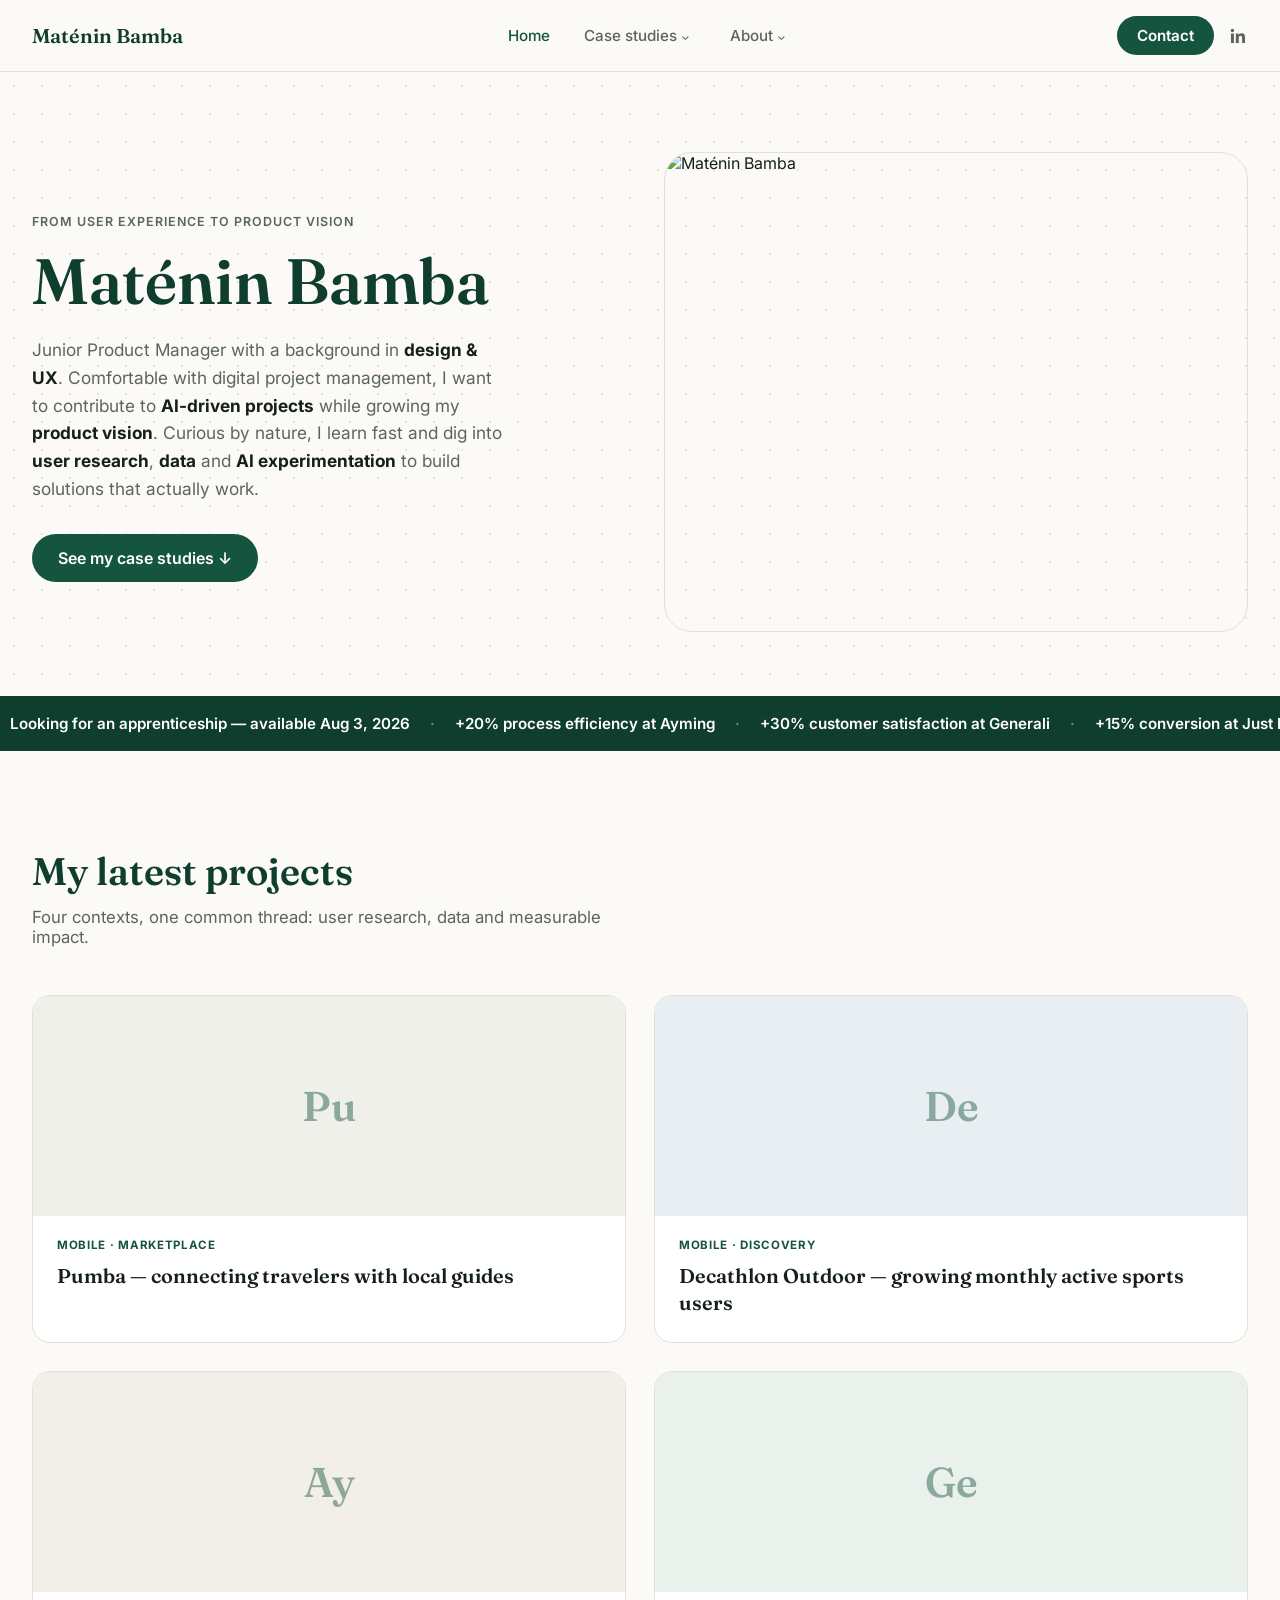
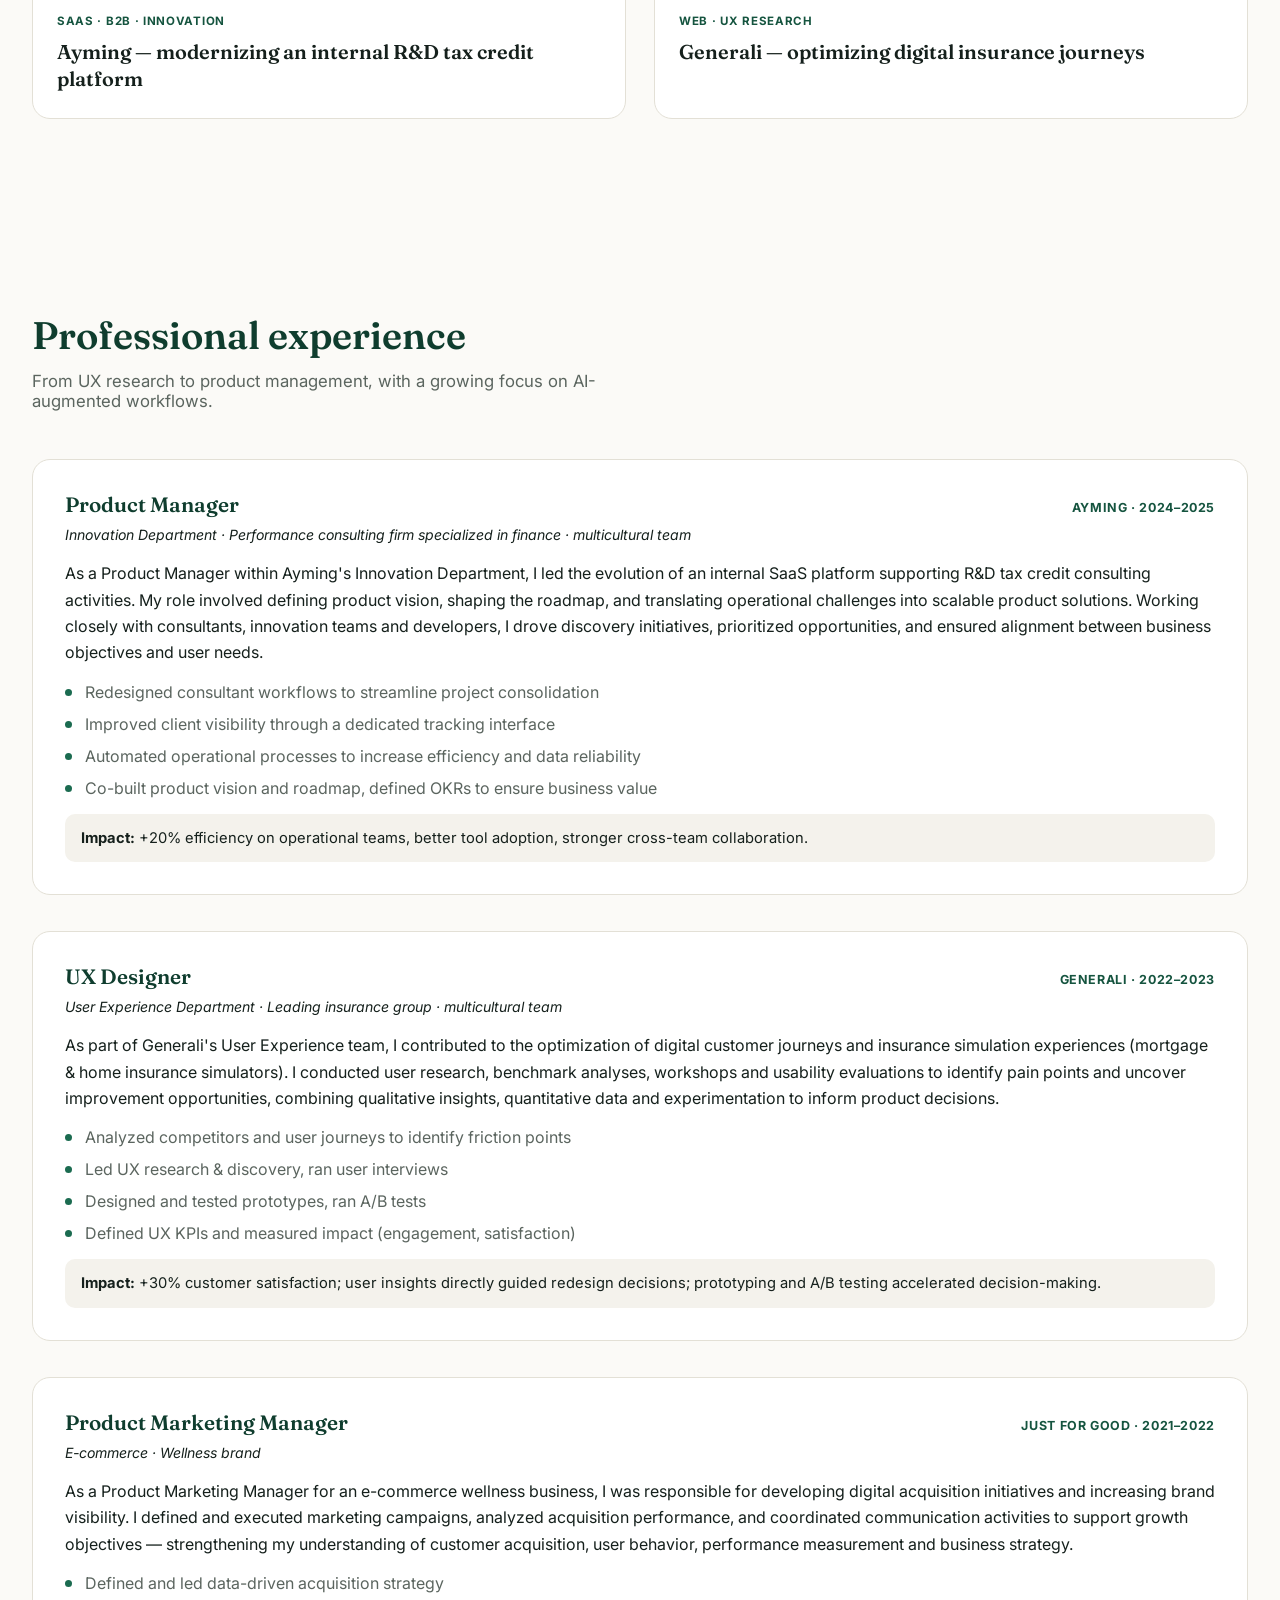
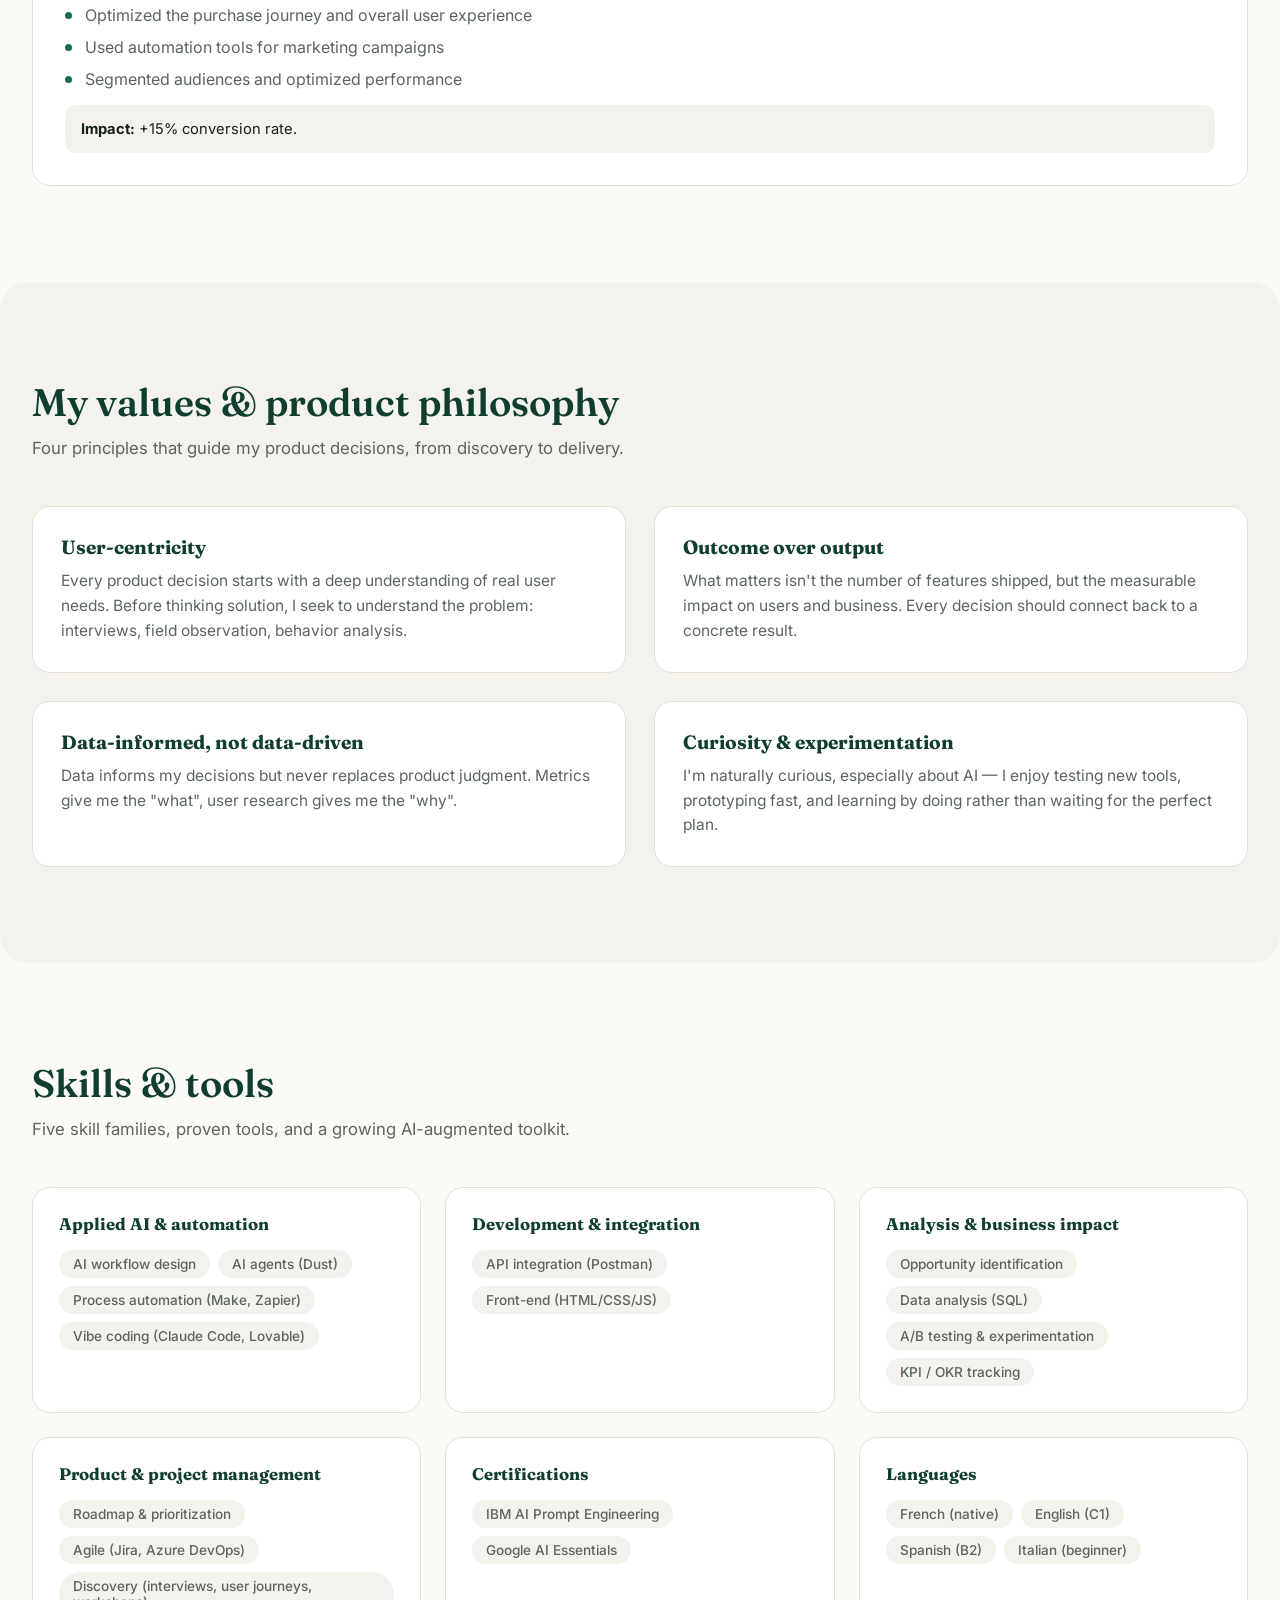
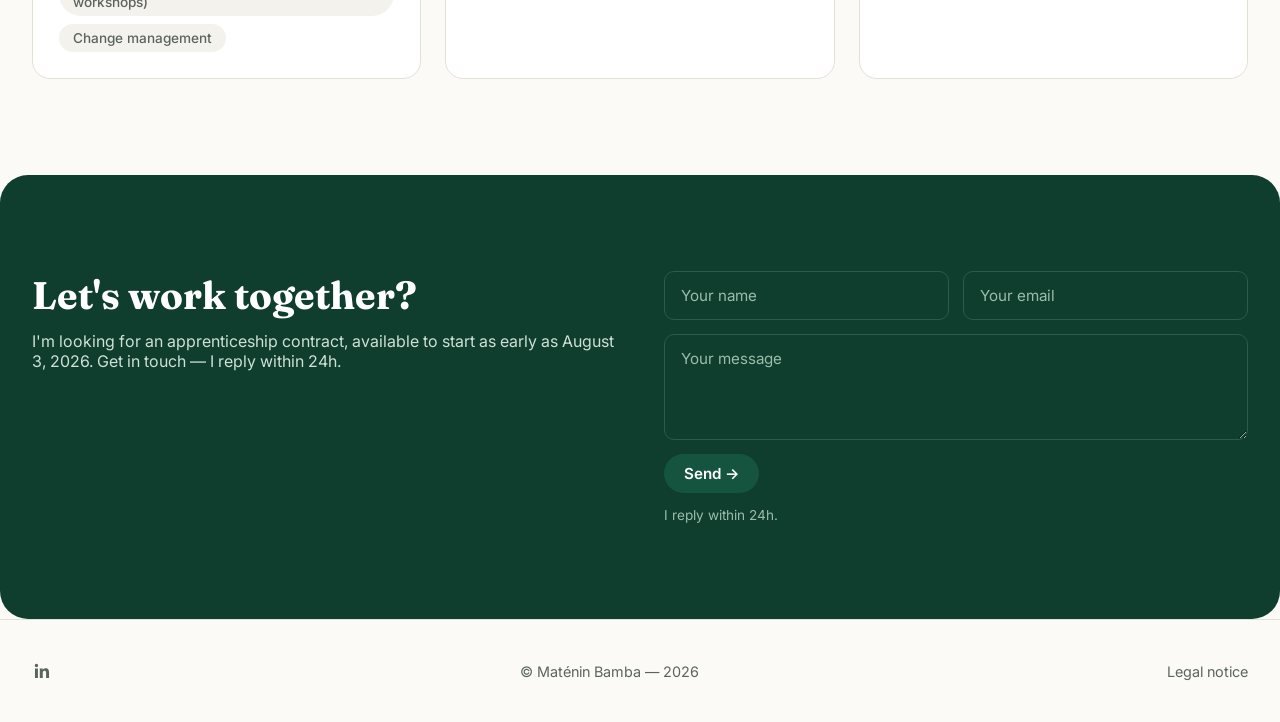
==== index.html @ 5db6d58c "Add files via upload" ====
<!DOCTYPE html>
<html lang="en">
<head>
<meta charset="UTF-8">
<meta name="viewport" content="width=device-width, initial-scale=1.0">
<title>Maténin Bamba — Junior Product Manager</title>
<meta name="description" content="Junior Product Manager with a design & UX background. Building product vision through user research, data and AI experimentation.">
<link rel="preconnect" href="https://fonts.googleapis.com">
<link rel="preconnect" href="https://fonts.gstatic.com" crossorigin>
<link href="https://fonts.googleapis.com/css2?family=Fraunces:opsz,wght@9..144,400;9..144,500;9..144,600;9..144,700&family=Inter:wght@400;500;600;700&display=swap" rel="stylesheet">
<link rel="stylesheet" href="style.css">
</head>
<body>

<!-- HEADER -->
<header class="site-header">
  <div class="header-inner">
    <a href="#" class="logo">Maténin Bamba</a>
    <nav class="main-nav">
      <a href="#home" class="active">Home</a>
      <div class="dropdown">
        <button class="dropdown-toggle">Case studies <span class="chev">⌄</span></button>
        <div class="dropdown-menu">
          <a href="#case-1">Pumba</a>
          <a href="#case-2">Decathlon (Noé)</a>
          <a href="#case-3">Ayming</a>
          <a href="#case-4">Generali</a>
        </div>
      </div>
      <div class="dropdown">
        <button class="dropdown-toggle">About <span class="chev">⌄</span></button>
        <div class="dropdown-menu">
          <a href="#values">My values</a>
          <a href="#skills">Skills &amp; tools</a>
        </div>
      </div>
    </nav>
    <div class="header-actions">
      <a href="#contact" class="btn btn-primary">Contact</a>
      <a href="https://www.linkedin.com/in/mateninbamba" target="_blank" rel="noopener" class="icon-link" aria-label="LinkedIn">
        <svg width="20" height="20" viewBox="0 0 24 24" fill="currentColor"><path d="M20.45 20.45h-3.55v-5.57c0-1.33-.02-3.04-1.85-3.04-1.85 0-2.14 1.45-2.14 2.94v5.67H9.36V9h3.41v1.56h.05c.48-.9 1.64-1.85 3.37-1.85 3.6 0 4.27 2.37 4.27 5.46v6.28zM5.34 7.43a2.06 2.06 0 1 1 0-4.12 2.06 2.06 0 0 1 0 4.12zM7.12 20.45H3.56V9h3.56v11.45z"/></svg>
      </a>
    </div>
    <button class="mobile-toggle" aria-label="Menu">☰</button>
  </div>
</header>

<main>

  <!-- HERO -->
  <section id="home" class="hero">
    <div class="hero-inner">
      <div class="hero-text">
        <p class="eyebrow">FROM USER EXPERIENCE TO PRODUCT VISION</p>
        <h1>Maténin Bamba</h1>
        <p class="hero-desc">
          Junior Product Manager with a background in <strong>design &amp; UX</strong>.
          Comfortable with digital project management, I want to contribute to <strong>AI-driven projects</strong>
          while growing my <strong>product vision</strong>. Curious by nature, I learn fast and dig into
          <strong>user research</strong>, <strong>data</strong> and <strong>AI experimentation</strong> to build
          solutions that actually work.
        </p>
        <a href="#projects" class="btn btn-primary btn-lg">See my case studies ↓</a>
      </div>
      <div class="hero-media">
        <img src="assets/photo-profil.jpg" alt="Maténin Bamba" />
      </div>
    </div>
  </section>

  <!-- STATS MARQUEE -->
  <div class="marquee-wrap">
    <div class="marquee-track">
      <span>Looking for an apprenticeship — available Aug 3, 2026</span><span class="dot">·</span>
      <span>+20% process efficiency at Ayming</span><span class="dot">·</span>
      <span>+30% customer satisfaction at Generali</span><span class="dot">·</span>
      <span>+15% conversion at Just For Good</span><span class="dot">·</span>
      <span>UX &amp; front-end background</span><span class="dot">·</span>
      <span>AI-curious</span><span class="dot">·</span>
      <!-- duplicate for seamless loop -->
      <span>Looking for an apprenticeship — available Aug 3, 2026</span><span class="dot">·</span>
      <span>+20% process efficiency at Ayming</span><span class="dot">·</span>
      <span>+30% customer satisfaction at Generali</span><span class="dot">·</span>
      <span>+15% conversion at Just For Good</span><span class="dot">·</span>
      <span>UX &amp; front-end background</span><span class="dot">·</span>
      <span>AI-curious</span><span class="dot">·</span>
    </div>
  </div>

  <!-- PROJECTS -->
  <section id="projects" class="section projects">
    <div class="section-head">
      <h2>My latest projects</h2>
      <p>Four contexts, one common thread: user research, data and measurable impact.</p>
    </div>
    <div class="project-grid">

      <a href="#case-1" class="project-card">
        <div class="project-visual" style="background:#eef0e9;">
          <span class="project-monogram">Pu</span>
        </div>
        <div class="project-info">
          <span class="project-tags">MOBILE · MARKETPLACE</span>
          <h3>Pumba — connecting travelers with local guides</h3>
        </div>
      </a>

      <a href="#case-2" class="project-card">
        <div class="project-visual" style="background:#e9eef2;">
          <span class="project-monogram">De</span>
        </div>
        <div class="project-info">
          <span class="project-tags">MOBILE · DISCOVERY</span>
          <h3>Decathlon Outdoor — growing monthly active sports users</h3>
        </div>
      </a>

      <a href="#case-3" class="project-card">
        <div class="project-visual" style="background:#f2efe9;">
          <span class="project-monogram">Ay</span>
        </div>
        <div class="project-info">
          <span class="project-tags">SAAS · B2B · INNOVATION</span>
          <h3>Ayming — modernizing an internal R&amp;D tax credit platform</h3>
        </div>
      </a>

      <a href="#case-4" class="project-card">
        <div class="project-visual" style="background:#eaf0ec;">
          <span class="project-monogram">Ge</span>
        </div>
        <div class="project-info">
          <span class="project-tags">WEB · UX RESEARCH</span>
          <h3>Generali — optimizing digital insurance journeys</h3>
        </div>
      </a>

    </div>
  </section>

  <!-- EXPERIENCE -->
  <section id="experience" class="section experience">
    <div class="section-head">
      <h2>Professional experience</h2>
      <p>From UX research to product management, with a growing focus on AI-augmented workflows.</p>
    </div>

    <div class="exp-list">

      <article class="exp-item" id="case-3">
        <div class="exp-head">
          <h3>Product Manager</h3>
          <span class="exp-meta">Ayming · 2024–2025</span>
        </div>
        <p class="exp-context">Innovation Department · Performance consulting firm specialized in finance · multicultural team</p>
        <p>
          As a Product Manager within Ayming's Innovation Department, I led the evolution of an internal SaaS
          platform supporting R&amp;D tax credit consulting activities. My role involved defining product vision,
          shaping the roadmap, and translating operational challenges into scalable product solutions.
          Working closely with consultants, innovation teams and developers, I drove discovery initiatives,
          prioritized opportunities, and ensured alignment between business objectives and user needs.
        </p>
        <ul class="exp-bullets">
          <li>Redesigned consultant workflows to streamline project consolidation</li>
          <li>Improved client visibility through a dedicated tracking interface</li>
          <li>Automated operational processes to increase efficiency and data reliability</li>
          <li>Co-built product vision and roadmap, defined OKRs to ensure business value</li>
        </ul>
        <p class="exp-impact"><strong>Impact:</strong> +20% efficiency on operational teams, better tool adoption, stronger cross-team collaboration.</p>
      </article>

      <article class="exp-item" id="case-4">
        <div class="exp-head">
          <h3>UX Designer</h3>
          <span class="exp-meta">Generali · 2022–2023</span>
        </div>
        <p class="exp-context">User Experience Department · Leading insurance group · multicultural team</p>
        <p>
          As part of Generali's User Experience team, I contributed to the optimization of digital customer
          journeys and insurance simulation experiences (mortgage &amp; home insurance simulators). I conducted
          user research, benchmark analyses, workshops and usability evaluations to identify pain points and
          uncover improvement opportunities, combining qualitative insights, quantitative data and experimentation
          to inform product decisions.
        </p>
        <ul class="exp-bullets">
          <li>Analyzed competitors and user journeys to identify friction points</li>
          <li>Led UX research &amp; discovery, ran user interviews</li>
          <li>Designed and tested prototypes, ran A/B tests</li>
          <li>Defined UX KPIs and measured impact (engagement, satisfaction)</li>
        </ul>
        <p class="exp-impact"><strong>Impact:</strong> +30% customer satisfaction; user insights directly guided redesign decisions; prototyping and A/B testing accelerated decision-making.</p>
      </article>

      <article class="exp-item">
        <div class="exp-head">
          <h3>Product Marketing Manager</h3>
          <span class="exp-meta">Just For Good · 2021–2022</span>
        </div>
        <p class="exp-context">E-commerce · Wellness brand</p>
        <p>
          As a Product Marketing Manager for an e-commerce wellness business, I was responsible for developing
          digital acquisition initiatives and increasing brand visibility. I defined and executed marketing
          campaigns, analyzed acquisition performance, and coordinated communication activities to support growth
          objectives — strengthening my understanding of customer acquisition, user behavior, performance
          measurement and business strategy.
        </p>
        <ul class="exp-bullets">
          <li>Defined and led data-driven acquisition strategy</li>
          <li>Optimized the purchase journey and overall user experience</li>
          <li>Used automation tools for marketing campaigns</li>
          <li>Segmented audiences and optimized performance</li>
        </ul>
        <p class="exp-impact"><strong>Impact:</strong> +15% conversion rate.</p>
      </article>

    </div>
  </section>

  <!-- VALUES -->
  <section id="values" class="section values">
    <div class="section-head">
      <h2>My values &amp; product philosophy</h2>
      <p>Four principles that guide my product decisions, from discovery to delivery.</p>
    </div>
    <div class="values-grid">
      <div class="value-card">
        <h3>User-centricity</h3>
        <p>Every product decision starts with a deep understanding of real user needs. Before thinking solution, I seek to understand the problem: interviews, field observation, behavior analysis.</p>
      </div>
      <div class="value-card">
        <h3>Outcome over output</h3>
        <p>What matters isn't the number of features shipped, but the measurable impact on users and business. Every decision should connect back to a concrete result.</p>
      </div>
      <div class="value-card">
        <h3>Data-informed, not data-driven</h3>
        <p>Data informs my decisions but never replaces product judgment. Metrics give me the "what", user research gives me the "why".</p>
      </div>
      <div class="value-card">
        <h3>Curiosity &amp; experimentation</h3>
        <p>I'm naturally curious, especially about AI — I enjoy testing new tools, prototyping fast, and learning by doing rather than waiting for the perfect plan.</p>
      </div>
    </div>
  </section>

  <!-- SKILLS -->
  <section id="skills" class="section skills">
    <div class="section-head">
      <h2>Skills &amp; tools</h2>
      <p>Five skill families, proven tools, and a growing AI-augmented toolkit.</p>
    </div>
    <div class="skills-grid">
      <div class="skill-card">
        <h3>Applied AI &amp; automation</h3>
        <ul class="tool-list">
          <li>AI workflow design</li><li>AI agents (Dust)</li><li>Process automation (Make, Zapier)</li><li>Vibe coding (Claude Code, Lovable)</li>
        </ul>
      </div>
      <div class="skill-card">
        <h3>Development &amp; integration</h3>
        <ul class="tool-list">
          <li>API integration (Postman)</li><li>Front-end (HTML/CSS/JS)</li>
        </ul>
      </div>
      <div class="skill-card">
        <h3>Analysis &amp; business impact</h3>
        <ul class="tool-list">
          <li>Opportunity identification</li><li>Data analysis (SQL)</li><li>A/B testing &amp; experimentation</li><li>KPI / OKR tracking</li>
        </ul>
      </div>
      <div class="skill-card">
        <h3>Product &amp; project management</h3>
        <ul class="tool-list">
          <li>Roadmap &amp; prioritization</li><li>Agile (Jira, Azure DevOps)</li><li>Discovery (interviews, user journeys, workshops)</li><li>Change management</li>
        </ul>
      </div>
      <div class="skill-card">
        <h3>Certifications</h3>
        <ul class="tool-list">
          <li>IBM AI Prompt Engineering</li><li>Google AI Essentials</li>
        </ul>
      </div>
      <div class="skill-card">
        <h3>Languages</h3>
        <ul class="tool-list">
          <li>French (native)</li><li>English (C1)</li><li>Spanish (B2)</li><li>Italian (beginner)</li>
        </ul>
      </div>
    </div>
  </section>

  <!-- CONTACT -->
  <section id="contact" class="section contact">
    <div class="contact-inner">
      <div class="contact-text">
        <h2>Let's work together?</h2>
        <p>I'm looking for an apprenticeship contract, available to start as early as August 3, 2026. Get in touch — I reply within 24h.</p>
      </div>
      <form class="contact-form" id="contact-form">
        <div class="form-row">
          <input type="text" name="name" placeholder="Your name" required>
          <input type="email" name="email" placeholder="Your email" required>
        </div>
        <textarea name="message" rows="4" placeholder="Your message" required></textarea>
        <button type="submit" class="btn btn-primary">Send →</button>
        <p class="form-note">I reply within 24h.</p>
      </form>
    </div>
  </section>

</main>

<!-- FOOTER -->
<footer class="site-footer">
  <div class="footer-inner">
    <a href="https://www.linkedin.com/in/mateninbamba" target="_blank" rel="noopener" class="icon-link" aria-label="LinkedIn">
      <svg width="20" height="20" viewBox="0 0 24 24" fill="currentColor"><path d="M20.45 20.45h-3.55v-5.57c0-1.33-.02-3.04-1.85-3.04-1.85 0-2.14 1.45-2.14 2.94v5.67H9.36V9h3.41v1.56h.05c.48-.9 1.64-1.85 3.37-1.85 3.6 0 4.27 2.37 4.27 5.46v6.28zM5.34 7.43a2.06 2.06 0 1 1 0-4.12 2.06 2.06 0 0 1 0 4.12zM7.12 20.45H3.56V9h3.56v11.45z"/></svg>
    </a>
    <p>© Maténin Bamba — 2026</p>
    <a href="legal.html">Legal notice</a>
  </div>
</footer>

<script src="script.js"></script>
</body>
</html>
---- style.css ----
/* ===== TOKENS ===== */
:root{
  --green-900:#0f3d2e;
  --green-700:#15543f;
  --green-600:#1b6b50;
  --cream:#fbfaf7;
  --cream-2:#f4f2ec;
  --ink:#15201c;
  --ink-soft:#5b655f;
  --line:#e3e0d6;
  --radius-lg:28px;
  --radius-md:18px;
  --radius-sm:10px;
  --font-display:'Fraunces', serif;
  --font-body:'Inter', sans-serif;
  --maxw:1280px;
}

*{box-sizing:border-box;}
html{scroll-behavior:smooth;}
body{
  margin:0;
  font-family:var(--font-body);
  color:var(--ink);
  background:var(--cream);
  -webkit-font-smoothing:antialiased;
}
img{max-width:100%;display:block;}
a{color:inherit;text-decoration:none;}
ul{margin:0;padding:0;}

/* subtle dotted grid background on hero */
.hero{
  background-image:radial-gradient(circle, #e6e3d8 1px, transparent 1px);
  background-size:28px 28px;
}

/* ===== HEADER ===== */
.site-header{
  position:sticky;top:0;z-index:50;
  background:rgba(251,250,247,0.92);
  backdrop-filter:blur(6px);
  border-bottom:1px solid var(--line);
}
.header-inner{
  max-width:var(--maxw);margin:0 auto;
  display:flex;align-items:center;justify-content:space-between;
  padding:16px 32px;
  gap:24px;
}
.logo{
  font-family:var(--font-display);
  font-weight:600;
  font-size:1.25rem;
  color:var(--green-900);
}
.main-nav{
  display:flex;align-items:center;gap:28px;
  flex:1;justify-content:center;
}
.main-nav a, .dropdown-toggle{
  font-size:0.95rem;font-weight:500;color:var(--ink-soft);
  background:none;border:none;cursor:pointer;
  display:flex;align-items:center;gap:4px;font-family:var(--font-body);
}
.main-nav a.active{color:var(--green-700);}
.chev{font-size:0.7rem;}
.dropdown{position:relative;}
.dropdown-menu{
  position:absolute;top:130%;left:0;
  background:#fff;border:1px solid var(--line);
  border-radius:var(--radius-sm);
  padding:8px;min-width:200px;
  box-shadow:0 12px 30px rgba(0,0,0,0.08);
  opacity:0;pointer-events:none;
  transform:translateY(6px);
  transition:opacity .15s ease, transform .15s ease;
}
.dropdown:hover .dropdown-menu,
.dropdown:focus-within .dropdown-menu{
  opacity:1;pointer-events:auto;transform:translateY(0);
}
.dropdown-menu a{
  display:block;padding:8px 10px;border-radius:8px;font-size:0.9rem;
}
.dropdown-menu a:hover{background:var(--cream-2);}
.header-actions{display:flex;align-items:center;gap:14px;}
.icon-link{
  display:inline-flex;align-items:center;justify-content:center;
  color:var(--ink-soft);
}
.icon-link:hover{color:var(--green-700);}
.mobile-toggle{
  display:none;background:none;border:none;font-size:1.4rem;cursor:pointer;
}

/* ===== BUTTONS ===== */
.btn{
  display:inline-flex;align-items:center;gap:8px;
  font-family:var(--font-body);font-weight:600;font-size:0.95rem;
  padding:10px 20px;border-radius:999px;
  border:none;cursor:pointer;transition:transform .15s ease, background .15s ease;
}
.btn-primary{background:var(--green-700);color:#fff;}
.btn-primary:hover{background:var(--green-900);transform:translateY(-1px);}
.btn-lg{padding:14px 26px;font-size:1rem;}

/* ===== HERO ===== */
.hero-inner{
  max-width:var(--maxw);margin:0 auto;
  display:grid;grid-template-columns:1fr 1fr;
  gap:48px;align-items:center;
  padding:80px 32px 64px;
}
.eyebrow{
  text-transform:uppercase;letter-spacing:0.08em;
  font-size:0.78rem;font-weight:600;color:var(--ink-soft);
  margin-bottom:18px;
}
.hero h1{
  font-family:var(--font-display);
  font-size:clamp(2.6rem, 5vw, 4rem);
  font-weight:600;line-height:1.05;
  margin:0 0 22px;color:var(--green-900);
}
.hero-desc{
  font-size:1.08rem;line-height:1.6;color:var(--ink-soft);
  max-width:480px;margin:0 0 32px;
}
.hero-desc strong{color:var(--ink);}
.hero-media img{
  border-radius:var(--radius-lg);
  width:100%;height:480px;object-fit:cover;
  border:1px solid var(--line);
}

/* ===== MARQUEE ===== */
.marquee-wrap{
  background:var(--green-900);
  overflow:hidden;padding:18px 0;
}
.marquee-track{
  display:flex;white-space:nowrap;
  animation:scroll-left 26s linear infinite;
  color:#fff;font-weight:600;font-size:0.95rem;
}
.marquee-track span{padding:0 10px;}
.marquee-track .dot{color:#ffffff66;}
@keyframes scroll-left{
  from{transform:translateX(0);}
  to{transform:translateX(-50%);}
}
@media (prefers-reduced-motion: reduce){
  .marquee-track{animation:none;}
}

/* ===== SECTIONS ===== */
.section{
  max-width:var(--maxw);margin:0 auto;
  padding:96px 32px;
}
.section-head{
  max-width:620px;margin-bottom:48px;
}
.section-head h2{
  font-family:var(--font-display);
  font-size:clamp(1.8rem, 3vw, 2.4rem);
  font-weight:600;color:var(--green-900);
  margin:0 0 12px;
}
.section-head p{
  color:var(--ink-soft);font-size:1.05rem;margin:0;
}

/* ===== PROJECTS ===== */
.project-grid{
  display:grid;grid-template-columns:repeat(2,1fr);gap:28px;
}
.project-card{
  display:block;border-radius:var(--radius-md);
  overflow:hidden;background:#fff;
  border:1px solid var(--line);
  transition:transform .2s ease, box-shadow .2s ease;
}
.project-card:hover{
  transform:translateY(-4px);
  box-shadow:0 16px 34px rgba(15,61,46,0.12);
}
.project-visual{
  height:220px;display:flex;align-items:center;justify-content:center;
}
.project-monogram{
  font-family:var(--font-display);font-size:2.6rem;font-weight:600;
  color:var(--green-700);opacity:0.45;
}
.project-info{padding:22px 24px 26px;}
.project-tags{
  display:block;text-transform:uppercase;letter-spacing:0.06em;
  font-size:0.72rem;font-weight:700;color:var(--green-700);margin-bottom:10px;
}
.project-info h3{
  font-family:var(--font-display);font-weight:600;
  font-size:1.25rem;margin:0;color:var(--ink);line-height:1.35;
}

/* ===== EXPERIENCE ===== */
.exp-list{display:flex;flex-direction:column;gap:36px;}
.exp-item{
  border:1px solid var(--line);border-radius:var(--radius-md);
  padding:32px;background:#fff;
}
.exp-head{
  display:flex;justify-content:space-between;align-items:baseline;
  flex-wrap:wrap;gap:8px;margin-bottom:6px;
}
.exp-head h3{
  font-family:var(--font-display);font-weight:600;
  font-size:1.3rem;margin:0;color:var(--green-900);
}
.exp-meta{
  text-transform:uppercase;letter-spacing:0.05em;
  font-size:0.78rem;font-weight:700;color:var(--green-700);
}
.exp-context{
  color:var(--ink-soft);font-size:0.88rem;margin:0 0 16px;font-style:italic;
}
.exp-item p{line-height:1.65;color:var(--ink);margin:0 0 14px;}
.exp-bullets{
  list-style:none;margin:0 0 14px;padding:0;
  display:flex;flex-direction:column;gap:8px;
}
.exp-bullets li{
  position:relative;padding-left:20px;color:var(--ink-soft);line-height:1.5;
}
.exp-bullets li::before{
  content:'';position:absolute;left:0;top:9px;
  width:7px;height:7px;border-radius:50%;background:var(--green-600);
}
.exp-impact{
  background:var(--cream-2);border-radius:var(--radius-sm);
  padding:12px 16px;font-size:0.92rem;color:var(--ink);margin:0 !important;
}

/* ===== VALUES ===== */
.values{background:var(--cream-2);border-radius:var(--radius-lg);}
.values-grid{
  display:grid;grid-template-columns:repeat(2,1fr);gap:28px;
}
.value-card{
  background:#fff;border:1px solid var(--line);
  border-radius:var(--radius-md);padding:28px;
}
.value-card h3{
  font-family:var(--font-display);color:var(--green-900);
  font-size:1.2rem;margin:0 0 10px;
}
.value-card p{
  color:var(--ink-soft);line-height:1.6;margin:0;font-size:0.97rem;
}

/* ===== SKILLS ===== */
.skills-grid{
  display:grid;grid-template-columns:repeat(3,1fr);gap:24px;
}
.skill-card{
  border:1px solid var(--line);border-radius:var(--radius-md);
  padding:26px;background:#fff;
}
.skill-card h3{
  font-family:var(--font-display);font-size:1.05rem;
  color:var(--green-900);margin:0 0 16px;
}
.tool-list{display:flex;flex-wrap:wrap;gap:8px;list-style:none;}
.tool-list li{
  background:var(--cream-2);border-radius:999px;
  padding:6px 14px;font-size:0.85rem;color:var(--ink-soft);font-weight:500;
}

/* ===== CONTACT ===== */
.contact{
  background:var(--green-900);border-radius:var(--radius-lg);
  color:#fff;
}
.contact-inner{
  display:grid;grid-template-columns:1fr 1fr;gap:48px;align-items:start;
}
.contact-text h2{
  font-family:var(--font-display);font-size:clamp(1.8rem,3vw,2.4rem);
  margin:0 0 12px;
}
.contact-text p{color:#cfe0d6;margin:0;}
.contact-form{display:flex;flex-direction:column;gap:14px;}
.form-row{display:flex;gap:14px;}
.contact-form input, .contact-form textarea{
  width:100%;padding:14px 16px;border-radius:var(--radius-sm);
  border:1px solid #2c5c48;background:#0f3d2e;
  color:#fff;font-family:var(--font-body);font-size:0.95rem;
}
.contact-form input::placeholder, .contact-form textarea::placeholder{color:#9bbcab;}
.contact-form input:focus, .contact-form textarea:focus{
  outline:2px solid #5fae8d;outline-offset:2px;
}
.contact-form .btn{align-self:flex-start;}
.form-note{color:#9bbcab;font-size:0.85rem;margin:0;}

/* ===== FOOTER ===== */
.site-footer{border-top:1px solid var(--line);}
.footer-inner{
  max-width:var(--maxw);margin:0 auto;
  display:flex;align-items:center;justify-content:space-between;
  padding:28px 32px;color:var(--ink-soft);font-size:0.9rem;
}
.footer-inner a{color:var(--ink-soft);}
.footer-inner a:hover{color:var(--green-700);}

/* ===== RESPONSIVE ===== */
@media (max-width: 920px){
  .hero-inner{grid-template-columns:1fr;padding-top:48px;}
  .hero-media{order:-1;}
  .hero-media img{height:300px;}
  .project-grid{grid-template-columns:1fr;}
  .values-grid{grid-template-columns:1fr;}
  .skills-grid{grid-template-columns:1fr 1fr;}
  .contact-inner{grid-template-columns:1fr;}
  .main-nav{display:none;}
  .mobile-toggle{display:block;}
}
@media (max-width: 560px){
  .skills-grid{grid-template-columns:1fr;}
  .form-row{flex-direction:column;}
  .header-inner{padding:14px 18px;}
  .section{padding:64px 20px;}
}
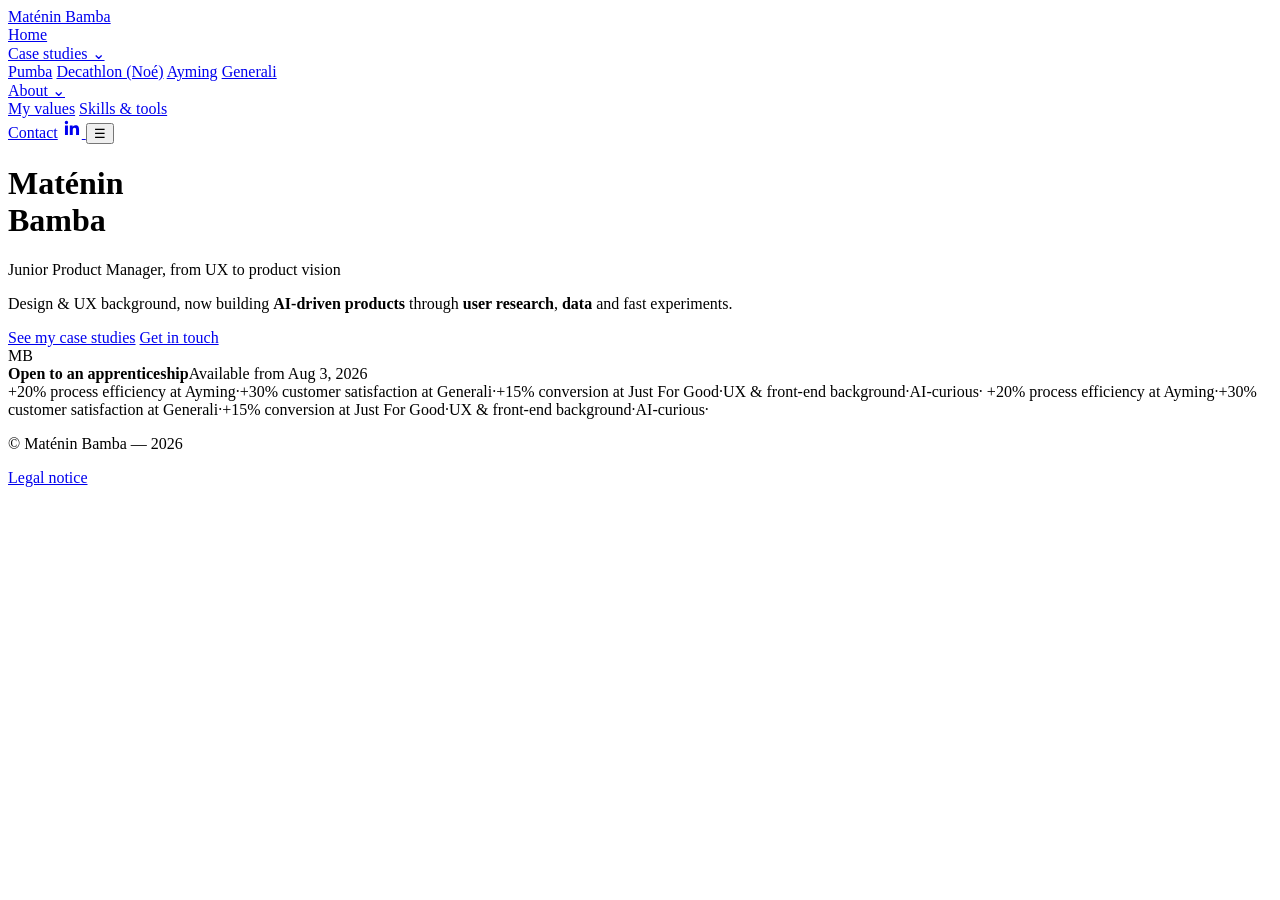
==== commit 8c760139: "new version Updated title and meta description for clarity and SEO. Adjusted stylesheet links and im" ====
--- a/index.html
+++ b/index.html
@@ -3,323 +3,75 @@
 <head>
 <meta charset="UTF-8">
 <meta name="viewport" content="width=device-width, initial-scale=1.0">
-<title>Maténin Bamba — Junior Product Manager</title>
-<meta name="description" content="Junior Product Manager with a design & UX background. Building product vision through user research, data and AI experimentation.">
+<title>Junior Product Manager — Maténin Bamba</title>
+<meta name="description" content="Maténin Bamba — Junior Product Manager with a design & UX background.">
 <link rel="preconnect" href="https://fonts.googleapis.com">
 <link rel="preconnect" href="https://fonts.gstatic.com" crossorigin>
-<link href="https://fonts.googleapis.com/css2?family=Fraunces:opsz,wght@9..144,400;9..144,500;9..144,600;9..144,700&family=Inter:wght@400;500;600;700&display=swap" rel="stylesheet">
-<link rel="stylesheet" href="style.css">
+<link href="https://fonts.googleapis.com/css2?family=Fraunces:opsz,wght@9..144,400;9..144,600&family=Inter:wght@400;500;600&display=swap" rel="stylesheet">
+<link rel="stylesheet" href="css/style.css">
+<link rel="stylesheet" href="css/home.css">
 </head>
-<body>
-
-<!-- HEADER -->
+<body class="home">
 <header class="site-header">
   <div class="header-inner">
-    <a href="#" class="logo">Maténin Bamba</a>
-    <nav class="main-nav">
-      <a href="#home" class="active">Home</a>
+    <a href="index.html" class="logo">Maténin Bamba</a>
+    <nav class="main-nav" id="main-nav">
+      <a href="index.html" class="active">Home</a>
       <div class="dropdown">
-        <button class="dropdown-toggle">Case studies <span class="chev">⌄</span></button>
+        <a href="case-studies.html">Case studies ⌄</a>
         <div class="dropdown-menu">
-          <a href="#case-1">Pumba</a>
-          <a href="#case-2">Decathlon (Noé)</a>
-          <a href="#case-3">Ayming</a>
-          <a href="#case-4">Generali</a>
+          <a href="case-studies.html#pumba">Pumba</a>
+          <a href="case-studies.html#decathlon">Decathlon (Noé)</a>
+          <a href="case-studies.html#ayming">Ayming</a>
+          <a href="case-studies.html#generali">Generali</a>
         </div>
       </div>
       <div class="dropdown">
-        <button class="dropdown-toggle">About <span class="chev">⌄</span></button>
+        <a href="about.html">About ⌄</a>
         <div class="dropdown-menu">
-          <a href="#values">My values</a>
-          <a href="#skills">Skills &amp; tools</a>
+          <a href="about.html#values">My values</a>
+          <a href="about.html#skills">Skills &amp; tools</a>
         </div>
       </div>
     </nav>
     <div class="header-actions">
-      <a href="#contact" class="btn btn-primary">Contact</a>
+      <a href="contact.html" class="btn btn-primary">Contact</a>
       <a href="https://www.linkedin.com/in/mateninbamba" target="_blank" rel="noopener" class="icon-link" aria-label="LinkedIn">
         <svg width="20" height="20" viewBox="0 0 24 24" fill="currentColor"><path d="M20.45 20.45h-3.55v-5.57c0-1.33-.02-3.04-1.85-3.04-1.85 0-2.14 1.45-2.14 2.94v5.67H9.36V9h3.41v1.56h.05c.48-.9 1.64-1.85 3.37-1.85 3.6 0 4.27 2.37 4.27 5.46v6.28zM5.34 7.43a2.06 2.06 0 1 1 0-4.12 2.06 2.06 0 0 1 0 4.12zM7.12 20.45H3.56V9h3.56v11.45z"/></svg>
       </a>
+      <button class="mobile-toggle" aria-label="Menu" aria-expanded="false">☰</button>
     </div>
-    <button class="mobile-toggle" aria-label="Menu">☰</button>
   </div>
 </header>
-
-<main>
-
-  <!-- HERO -->
-  <section id="home" class="hero">
-    <div class="hero-inner">
-      <div class="hero-text">
-        <p class="eyebrow">FROM USER EXPERIENCE TO PRODUCT VISION</p>
-        <h1>Maténin Bamba</h1>
-        <p class="hero-desc">
-          Junior Product Manager with a background in <strong>design &amp; UX</strong>.
-          Comfortable with digital project management, I want to contribute to <strong>AI-driven projects</strong>
-          while growing my <strong>product vision</strong>. Curious by nature, I learn fast and dig into
-          <strong>user research</strong>, <strong>data</strong> and <strong>AI experimentation</strong> to build
-          solutions that actually work.
-        </p>
-        <a href="#projects" class="btn btn-primary btn-lg">See my case studies ↓</a>
-      </div>
-      <div class="hero-media">
-        <img src="assets/photo-profil.jpg" alt="Maténin Bamba" />
+<main class="home-hero">
+  <div class="home-inner">
+    <div class="home-text">
+      <h1>Maténin<br>Bamba</h1>
+      <p class="role">Junior Product Manager, from UX to product vision</p>
+      <p class="pitch">Design &amp; UX background, now building <strong>AI-driven products</strong> through <strong>user research</strong>, <strong>data</strong> and fast experiments.</p>
+      <div class="cta-row">
+        <a href="case-studies.html" class="btn btn-primary btn-lg">See my case studies</a>
+        <a href="contact.html" class="btn btn-ghost btn-lg">Get in touch</a>
       </div>
     </div>
-  </section>
-
-  <!-- STATS MARQUEE -->
-  <div class="marquee-wrap">
-    <div class="marquee-track">
-      <span>Looking for an apprenticeship — available Aug 3, 2026</span><span class="dot">·</span>
-      <span>+20% process efficiency at Ayming</span><span class="dot">·</span>
-      <span>+30% customer satisfaction at Generali</span><span class="dot">·</span>
-      <span>+15% conversion at Just For Good</span><span class="dot">·</span>
-      <span>UX &amp; front-end background</span><span class="dot">·</span>
-      <span>AI-curious</span><span class="dot">·</span>
-      <!-- duplicate for seamless loop -->
-      <span>Looking for an apprenticeship — available Aug 3, 2026</span><span class="dot">·</span>
-      <span>+20% process efficiency at Ayming</span><span class="dot">·</span>
-      <span>+30% customer satisfaction at Generali</span><span class="dot">·</span>
-      <span>+15% conversion at Just For Good</span><span class="dot">·</span>
-      <span>UX &amp; front-end background</span><span class="dot">·</span>
-      <span>AI-curious</span><span class="dot">·</span>
+    <div class="home-photo">
+      <div class="photo-arch">MB<img src="assets/photo-profil.jpg" alt="Maténin Bamba" onerror="this.remove()"></div>
+      <div class="badge"><strong>Open to an apprenticeship</strong>Available from Aug 3, 2026</div>
     </div>
   </div>
-
-  <!-- PROJECTS -->
-  <section id="projects" class="section projects">
-    <div class="section-head">
-      <h2>My latest projects</h2>
-      <p>Four contexts, one common thread: user research, data and measurable impact.</p>
-    </div>
-    <div class="project-grid">
-
-      <a href="#case-1" class="project-card">
-        <div class="project-visual" style="background:#eef0e9;">
-          <span class="project-monogram">Pu</span>
-        </div>
-        <div class="project-info">
-          <span class="project-tags">MOBILE · MARKETPLACE</span>
-          <h3>Pumba — connecting travelers with local guides</h3>
-        </div>
-      </a>
-
-      <a href="#case-2" class="project-card">
-        <div class="project-visual" style="background:#e9eef2;">
-          <span class="project-monogram">De</span>
-        </div>
-        <div class="project-info">
-          <span class="project-tags">MOBILE · DISCOVERY</span>
-          <h3>Decathlon Outdoor — growing monthly active sports users</h3>
-        </div>
-      </a>
-
-      <a href="#case-3" class="project-card">
-        <div class="project-visual" style="background:#f2efe9;">
-          <span class="project-monogram">Ay</span>
-        </div>
-        <div class="project-info">
-          <span class="project-tags">SAAS · B2B · INNOVATION</span>
-          <h3>Ayming — modernizing an internal R&amp;D tax credit platform</h3>
-        </div>
-      </a>
-
-      <a href="#case-4" class="project-card">
-        <div class="project-visual" style="background:#eaf0ec;">
-          <span class="project-monogram">Ge</span>
-        </div>
-        <div class="project-info">
-          <span class="project-tags">WEB · UX RESEARCH</span>
-          <h3>Generali — optimizing digital insurance journeys</h3>
-        </div>
-      </a>
-
-    </div>
-  </section>
-
-  <!-- EXPERIENCE -->
-  <section id="experience" class="section experience">
-    <div class="section-head">
-      <h2>Professional experience</h2>
-      <p>From UX research to product management, with a growing focus on AI-augmented workflows.</p>
-    </div>
-
-    <div class="exp-list">
-
-      <article class="exp-item" id="case-3">
-        <div class="exp-head">
-          <h3>Product Manager</h3>
-          <span class="exp-meta">Ayming · 2024–2025</span>
-        </div>
-        <p class="exp-context">Innovation Department · Performance consulting firm specialized in finance · multicultural team</p>
-        <p>
-          As a Product Manager within Ayming's Innovation Department, I led the evolution of an internal SaaS
-          platform supporting R&amp;D tax credit consulting activities. My role involved defining product vision,
-          shaping the roadmap, and translating operational challenges into scalable product solutions.
-          Working closely with consultants, innovation teams and developers, I drove discovery initiatives,
-          prioritized opportunities, and ensured alignment between business objectives and user needs.
-        </p>
-        <ul class="exp-bullets">
-          <li>Redesigned consultant workflows to streamline project consolidation</li>
-          <li>Improved client visibility through a dedicated tracking interface</li>
-          <li>Automated operational processes to increase efficiency and data reliability</li>
-          <li>Co-built product vision and roadmap, defined OKRs to ensure business value</li>
-        </ul>
-        <p class="exp-impact"><strong>Impact:</strong> +20% efficiency on operational teams, better tool adoption, stronger cross-team collaboration.</p>
-      </article>
-
-      <article class="exp-item" id="case-4">
-        <div class="exp-head">
-          <h3>UX Designer</h3>
-          <span class="exp-meta">Generali · 2022–2023</span>
-        </div>
-        <p class="exp-context">User Experience Department · Leading insurance group · multicultural team</p>
-        <p>
-          As part of Generali's User Experience team, I contributed to the optimization of digital customer
-          journeys and insurance simulation experiences (mortgage &amp; home insurance simulators). I conducted
-          user research, benchmark analyses, workshops and usability evaluations to identify pain points and
-          uncover improvement opportunities, combining qualitative insights, quantitative data and experimentation
-          to inform product decisions.
-        </p>
-        <ul class="exp-bullets">
-          <li>Analyzed competitors and user journeys to identify friction points</li>
-          <li>Led UX research &amp; discovery, ran user interviews</li>
-          <li>Designed and tested prototypes, ran A/B tests</li>
-          <li>Defined UX KPIs and measured impact (engagement, satisfaction)</li>
-        </ul>
-        <p class="exp-impact"><strong>Impact:</strong> +30% customer satisfaction; user insights directly guided redesign decisions; prototyping and A/B testing accelerated decision-making.</p>
-      </article>
-
-      <article class="exp-item">
-        <div class="exp-head">
-          <h3>Product Marketing Manager</h3>
-          <span class="exp-meta">Just For Good · 2021–2022</span>
-        </div>
-        <p class="exp-context">E-commerce · Wellness brand</p>
-        <p>
-          As a Product Marketing Manager for an e-commerce wellness business, I was responsible for developing
-          digital acquisition initiatives and increasing brand visibility. I defined and executed marketing
-          campaigns, analyzed acquisition performance, and coordinated communication activities to support growth
-          objectives — strengthening my understanding of customer acquisition, user behavior, performance
-          measurement and business strategy.
-        </p>
-        <ul class="exp-bullets">
-          <li>Defined and led data-driven acquisition strategy</li>
-          <li>Optimized the purchase journey and overall user experience</li>
-          <li>Used automation tools for marketing campaigns</li>
-          <li>Segmented audiences and optimized performance</li>
-        </ul>
-        <p class="exp-impact"><strong>Impact:</strong> +15% conversion rate.</p>
-      </article>
-
-    </div>
-  </section>
-
-  <!-- VALUES -->
-  <section id="values" class="section values">
-    <div class="section-head">
-      <h2>My values &amp; product philosophy</h2>
-      <p>Four principles that guide my product decisions, from discovery to delivery.</p>
-    </div>
-    <div class="values-grid">
-      <div class="value-card">
-        <h3>User-centricity</h3>
-        <p>Every product decision starts with a deep understanding of real user needs. Before thinking solution, I seek to understand the problem: interviews, field observation, behavior analysis.</p>
-      </div>
-      <div class="value-card">
-        <h3>Outcome over output</h3>
-        <p>What matters isn't the number of features shipped, but the measurable impact on users and business. Every decision should connect back to a concrete result.</p>
-      </div>
-      <div class="value-card">
-        <h3>Data-informed, not data-driven</h3>
-        <p>Data informs my decisions but never replaces product judgment. Metrics give me the "what", user research gives me the "why".</p>
-      </div>
-      <div class="value-card">
-        <h3>Curiosity &amp; experimentation</h3>
-        <p>I'm naturally curious, especially about AI — I enjoy testing new tools, prototyping fast, and learning by doing rather than waiting for the perfect plan.</p>
-      </div>
-    </div>
-  </section>
-
-  <!-- SKILLS -->
-  <section id="skills" class="section skills">
-    <div class="section-head">
-      <h2>Skills &amp; tools</h2>
-      <p>Five skill families, proven tools, and a growing AI-augmented toolkit.</p>
-    </div>
-    <div class="skills-grid">
-      <div class="skill-card">
-        <h3>Applied AI &amp; automation</h3>
-        <ul class="tool-list">
-          <li>AI workflow design</li><li>AI agents (Dust)</li><li>Process automation (Make, Zapier)</li><li>Vibe coding (Claude Code, Lovable)</li>
-        </ul>
-      </div>
-      <div class="skill-card">
-        <h3>Development &amp; integration</h3>
-        <ul class="tool-list">
-          <li>API integration (Postman)</li><li>Front-end (HTML/CSS/JS)</li>
-        </ul>
-      </div>
-      <div class="skill-card">
-        <h3>Analysis &amp; business impact</h3>
-        <ul class="tool-list">
-          <li>Opportunity identification</li><li>Data analysis (SQL)</li><li>A/B testing &amp; experimentation</li><li>KPI / OKR tracking</li>
-        </ul>
-      </div>
-      <div class="skill-card">
-        <h3>Product &amp; project management</h3>
-        <ul class="tool-list">
-          <li>Roadmap &amp; prioritization</li><li>Agile (Jira, Azure DevOps)</li><li>Discovery (interviews, user journeys, workshops)</li><li>Change management</li>
-        </ul>
-      </div>
-      <div class="skill-card">
-        <h3>Certifications</h3>
-        <ul class="tool-list">
-          <li>IBM AI Prompt Engineering</li><li>Google AI Essentials</li>
-        </ul>
-      </div>
-      <div class="skill-card">
-        <h3>Languages</h3>
-        <ul class="tool-list">
-          <li>French (native)</li><li>English (C1)</li><li>Spanish (B2)</li><li>Italian (beginner)</li>
-        </ul>
-      </div>
-    </div>
-  </section>
-
-  <!-- CONTACT -->
-  <section id="contact" class="section contact">
-    <div class="contact-inner">
-      <div class="contact-text">
-        <h2>Let's work together?</h2>
-        <p>I'm looking for an apprenticeship contract, available to start as early as August 3, 2026. Get in touch — I reply within 24h.</p>
-      </div>
-      <form class="contact-form" id="contact-form">
-        <div class="form-row">
-          <input type="text" name="name" placeholder="Your name" required>
-          <input type="email" name="email" placeholder="Your email" required>
-        </div>
-        <textarea name="message" rows="4" placeholder="Your message" required></textarea>
-        <button type="submit" class="btn btn-primary">Send →</button>
-        <p class="form-note">I reply within 24h.</p>
-      </form>
-    </div>
-  </section>
-
 </main>
-
-<!-- FOOTER -->
+<div class="marquee-wrap" aria-hidden="true">
+  <div class="marquee-track">
+    <span>+20% process efficiency at Ayming</span><span class="dot">·</span><span>+30% customer satisfaction at Generali</span><span class="dot">·</span><span>+15% conversion at Just For Good</span><span class="dot">·</span><span>UX &amp; front-end background</span><span class="dot">·</span><span>AI-curious</span><span class="dot">·</span>
+    <span>+20% process efficiency at Ayming</span><span class="dot">·</span><span>+30% customer satisfaction at Generali</span><span class="dot">·</span><span>+15% conversion at Just For Good</span><span class="dot">·</span><span>UX &amp; front-end background</span><span class="dot">·</span><span>AI-curious</span><span class="dot">·</span>
+  </div>
+</div>
 <footer class="site-footer">
   <div class="footer-inner">
-    <a href="https://www.linkedin.com/in/mateninbamba" target="_blank" rel="noopener" class="icon-link" aria-label="LinkedIn">
-      <svg width="20" height="20" viewBox="0 0 24 24" fill="currentColor"><path d="M20.45 20.45h-3.55v-5.57c0-1.33-.02-3.04-1.85-3.04-1.85 0-2.14 1.45-2.14 2.94v5.67H9.36V9h3.41v1.56h.05c.48-.9 1.64-1.85 3.37-1.85 3.6 0 4.27 2.37 4.27 5.46v6.28zM5.34 7.43a2.06 2.06 0 1 1 0-4.12 2.06 2.06 0 0 1 0 4.12zM7.12 20.45H3.56V9h3.56v11.45z"/></svg>
-    </a>
     <p>© Maténin Bamba — 2026</p>
     <a href="legal.html">Legal notice</a>
   </div>
 </footer>
-
-<script src="script.js"></script>
+<script src="js/main.js"></script>
 </body>
 </html>
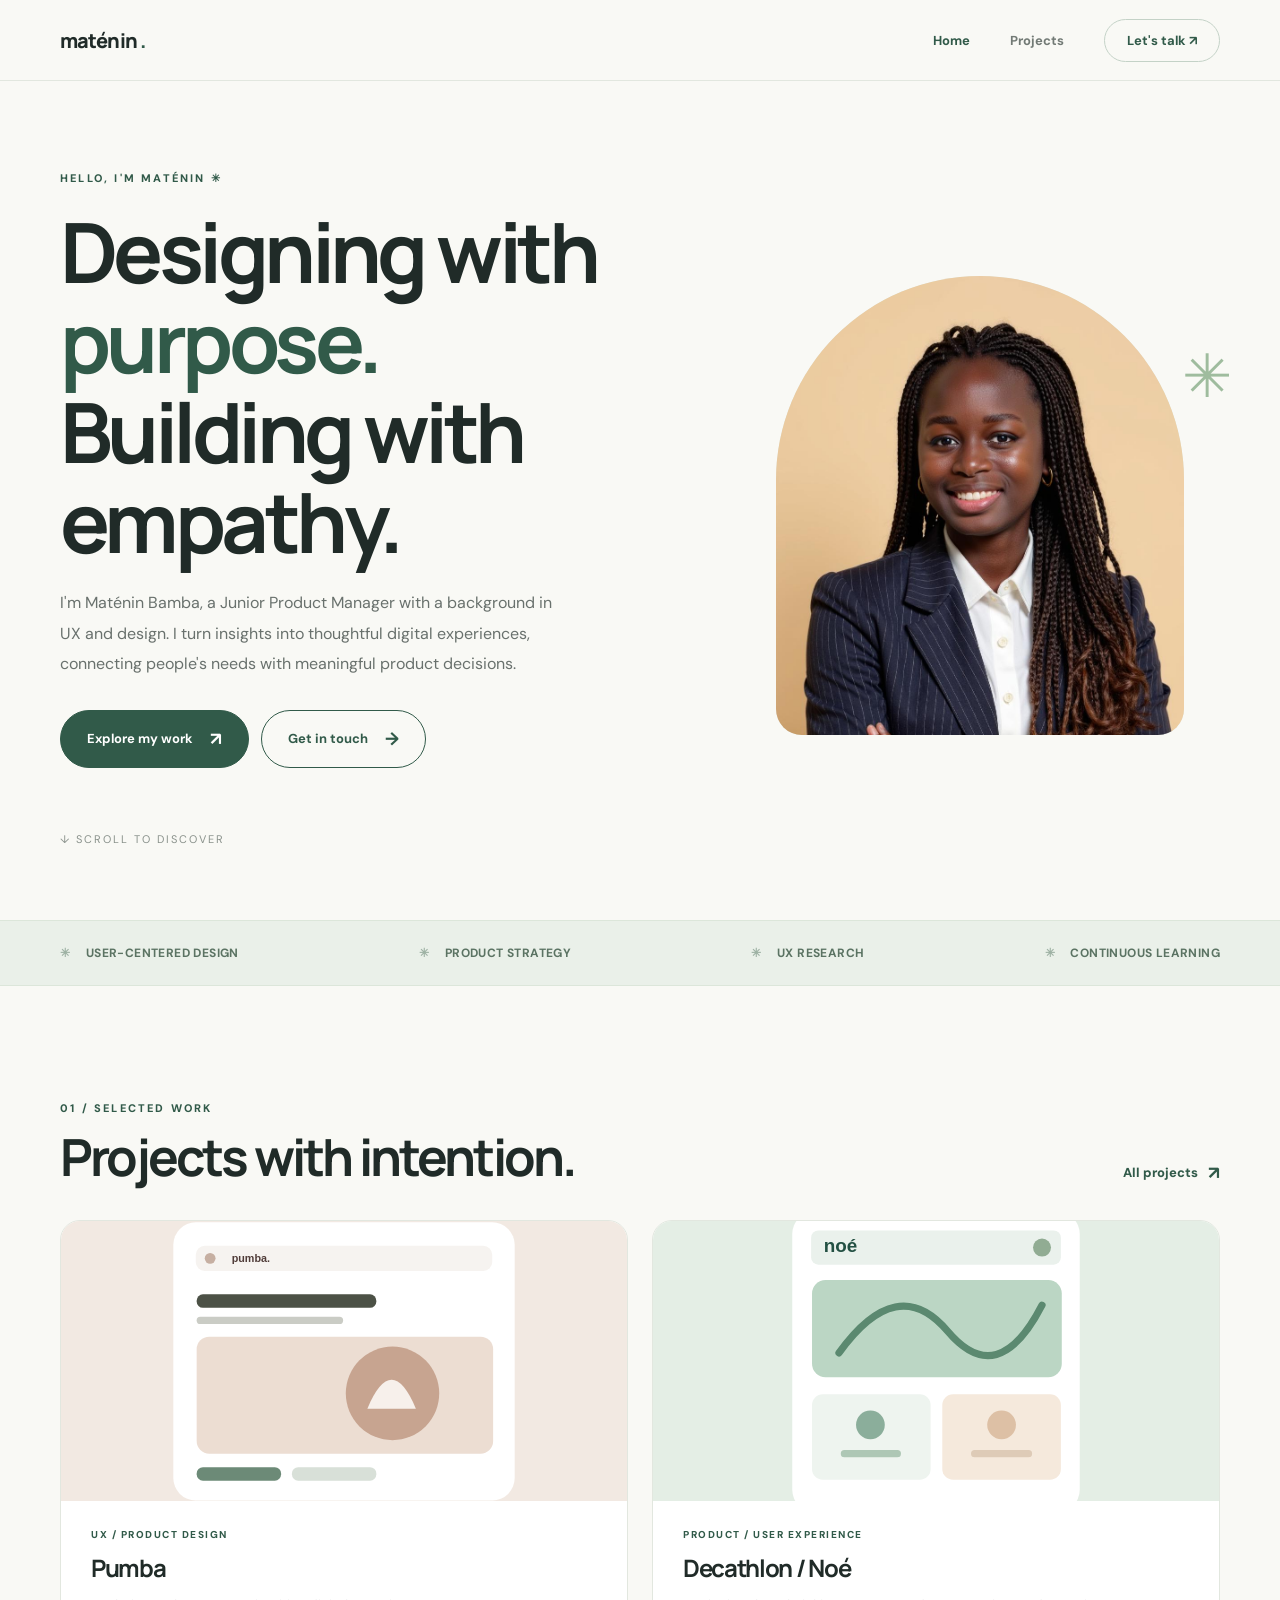
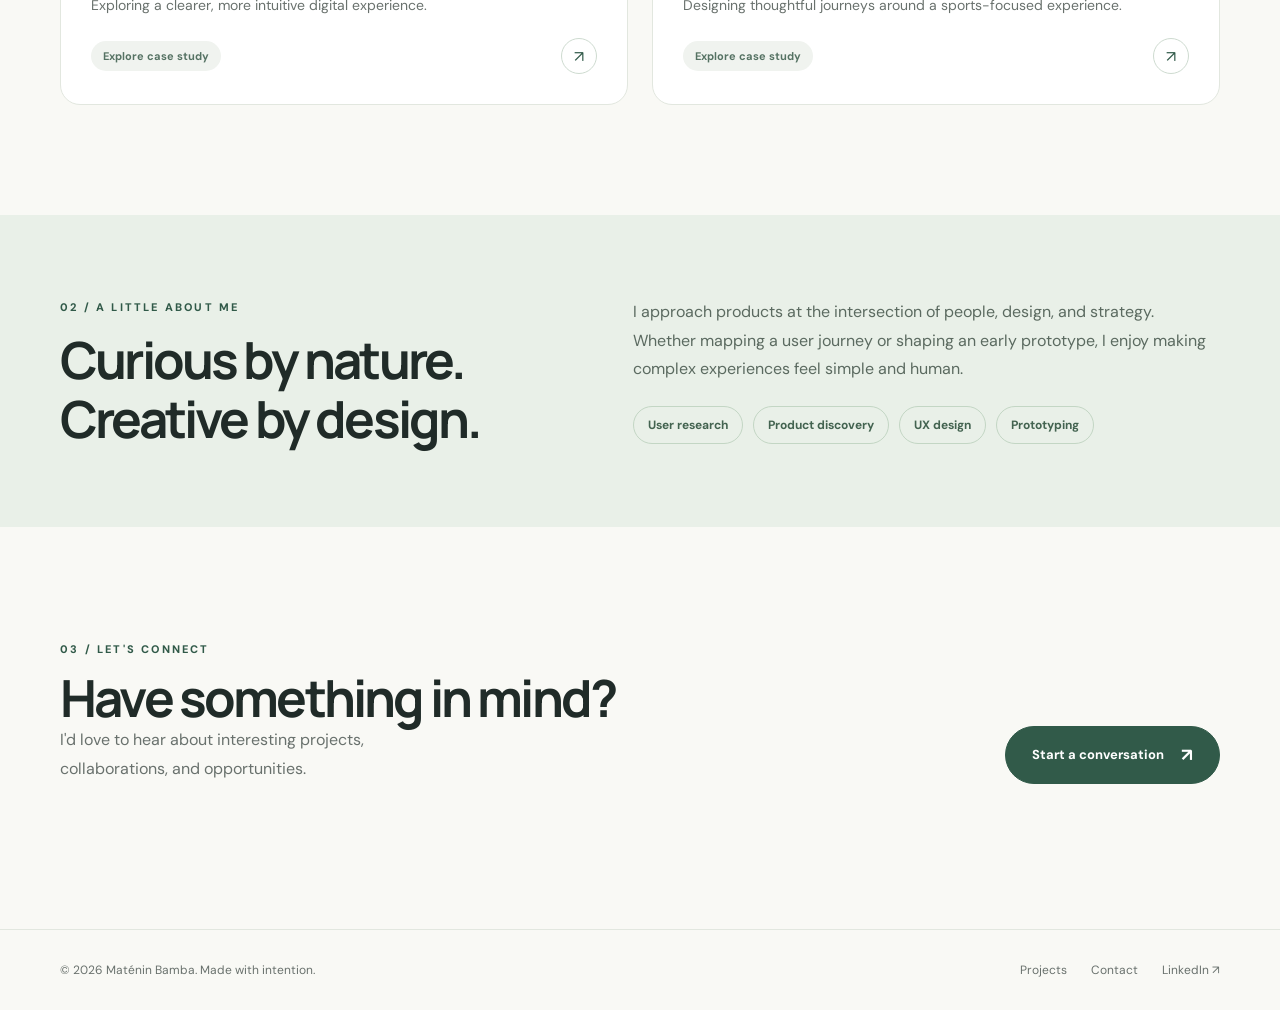
==== commit c24dde91: "This is the new version" ====
--- a/index.html
+++ b/index.html
@@ -1,77 +1,218 @@
 <!DOCTYPE html>
 <html lang="en">
-<head>
-<meta charset="UTF-8">
-<meta name="viewport" content="width=device-width, initial-scale=1.0">
-<title>Junior Product Manager — Maténin Bamba</title>
-<meta name="description" content="Maténin Bamba — Junior Product Manager with a design & UX background.">
-<link rel="preconnect" href="https://fonts.googleapis.com">
-<link rel="preconnect" href="https://fonts.gstatic.com" crossorigin>
-<link href="https://fonts.googleapis.com/css2?family=Fraunces:opsz,wght@9..144,400;9..144,600&family=Inter:wght@400;500;600&display=swap" rel="stylesheet">
-<link rel="stylesheet" href="css/style.css">
-<link rel="stylesheet" href="css/home.css">
-</head>
-<body class="home">
-<header class="site-header">
-  <div class="header-inner">
-    <a href="index.html" class="logo">Maténin Bamba</a>
-    <nav class="main-nav" id="main-nav">
-      <a href="index.html" class="active">Home</a>
-      <div class="dropdown">
-        <a href="case-studies.html">Case studies ⌄</a>
-        <div class="dropdown-menu">
-          <a href="case-studies.html#pumba">Pumba</a>
-          <a href="case-studies.html#decathlon">Decathlon (Noé)</a>
-          <a href="case-studies.html#ayming">Ayming</a>
-          <a href="case-studies.html#generali">Generali</a>
-        </div>
-      </div>
-      <div class="dropdown">
-        <a href="about.html">About ⌄</a>
-        <div class="dropdown-menu">
-          <a href="about.html#values">My values</a>
-          <a href="about.html#skills">Skills &amp; tools</a>
-        </div>
-      </div>
+ <head>
+  <meta charset="utf-8"/>
+  <meta content="width=device-width,initial-scale=1" name="viewport"/>
+  <meta content="Mat&eacute;nin Bamba &mdash; Junior Product Manager with a UX and design background. Explore selected work and get in touch." name="description"/>
+  <title>
+   Mat&eacute;nin Bamba &mdash; Junior Product Manager
+  </title>
+  <link href="css/style.css" rel="stylesheet"/>
+ </head>
+ <body>
+  <header class="site-header">
+   <div class="container nav-inner">
+    <a aria-label="Mat&eacute;nin Bamba homepage" class="brand" href="index.html">
+     mat&eacute;nin
+     <span>
+      .
+     </span>
+    </a>
+    <button aria-controls="main-nav" aria-expanded="false" aria-label="Toggle navigation" class="menu-button">
+     ☰
+    </button>
+    <nav aria-label="Main navigation" class="nav" id="main-nav">
+     <a aria-current="page" href="index.html">
+      Home
+     </a>
+     <a href="projects.html">
+      Projects
+     </a>
+     <a class="nav-cta" href="contact.html">
+      Let's talk &nearrow;
+     </a>
     </nav>
-    <div class="header-actions">
-      <a href="contact.html" class="btn btn-primary">Contact</a>
-      <a href="https://www.linkedin.com/in/mateninbamba" target="_blank" rel="noopener" class="icon-link" aria-label="LinkedIn">
-        <svg width="20" height="20" viewBox="0 0 24 24" fill="currentColor"><path d="M20.45 20.45h-3.55v-5.57c0-1.33-.02-3.04-1.85-3.04-1.85 0-2.14 1.45-2.14 2.94v5.67H9.36V9h3.41v1.56h.05c.48-.9 1.64-1.85 3.37-1.85 3.6 0 4.27 2.37 4.27 5.46v6.28zM5.34 7.43a2.06 2.06 0 1 1 0-4.12 2.06 2.06 0 0 1 0 4.12zM7.12 20.45H3.56V9h3.56v11.45z"/></svg>
+   </div>
+  </header>
+  <main>
+   <section class="hero">
+    <div class="container hero-grid">
+     <div>
+      <span class="eyebrow">
+       Hello, I'm Mat&eacute;nin ✳
+      </span>
+      <h1>
+       Designing with
+       <em>
+        purpose.
+       </em>
+       <br/>
+       Building with empathy.
+      </h1>
+      <p class="hero-copy">
+       I'm Mat&eacute;nin Bamba, a Junior Product Manager with a background in UX and design. I turn insights into thoughtful digital experiences, connecting people's needs with meaningful product decisions.
+      </p>
+      <div class="hero-actions">
+       <a class="btn btn-primary" href="projects.html">
+        Explore my work
+        <span class="arrow">
+         &nearrow;
+        </span>
+       </a>
+       <a class="btn btn-outline" href="contact.html">
+        Get in touch
+        <span class="arrow">
+         &rarr;
+        </span>
+       </a>
+      </div>
+      <div class="scroll-note">
+       &darr; Scroll to discover
+      </div>
+     </div>
+     <div class="hero-visual">
+      <div class="portrait-bg">
+       <span aria-hidden="true" class="portrait-monogram">
+        mb.
+       </span>
+       <img alt="Portrait of Mat&eacute;nin Bamba" onerror="this.style.display='none'" src="assets/photo-profil.jpg"/>
+      </div>
+      <span aria-hidden="true" class="decor-star">
+       ✳
+      </span>
+     </div>
+    </div>
+   </section>
+   <div class="strip">
+    <div class="container strip-content">
+     <span>
+      <b>
+       ✳
+      </b>
+      USER-CENTERED DESIGN
+     </span>
+     <span>
+      <b>
+       ✳
+      </b>
+      PRODUCT STRATEGY
+     </span>
+     <span>
+      <b>
+       ✳
+      </b>
+      UX RESEARCH
+     </span>
+     <span>
+      <b>
+       ✳
+      </b>
+      CONTINUOUS LEARNING
+     </span>
+    </div>
+   </div>
+   <section class="section">
+    <div class="container">
+     <div class="section-heading">
+      <div>
+       <span class="eyebrow">
+        01 / Selected work
+       </span>
+       <h2>
+        Projects with intention.
+       </h2>
+      </div>
+      <a class="text-link" href="projects.html">
+       All projects
+       <span class="arrow">
+        &nearrow;
+       </span>
       </a>
-      <button class="mobile-toggle" aria-label="Menu" aria-expanded="false">☰</button>
-    </div>
-  </div>
-</header>
-<main class="home-hero">
-  <div class="home-inner">
-    <div class="home-text">
-      <h1>Maténin<br>Bamba</h1>
-      <p class="role">Junior Product Manager, from UX to product vision</p>
-      <p class="pitch">Design &amp; UX background, now building <strong>AI-driven products</strong> through <strong>user research</strong>, <strong>data</strong> and fast experiments.</p>
-      <div class="cta-row">
-        <a href="case-studies.html" class="btn btn-primary btn-lg">See my case studies</a>
-        <a href="contact.html" class="btn btn-ghost btn-lg">Get in touch</a>
-      </div>
-    </div>
-    <div class="home-photo">
-      <div class="photo-arch">MB<img src="assets/photo-profil.jpg" alt="Maténin Bamba" onerror="this.remove()"></div>
-      <div class="badge"><strong>Open to an apprenticeship</strong>Available from Aug 3, 2026</div>
-    </div>
-  </div>
-</main>
-<div class="marquee-wrap" aria-hidden="true">
-  <div class="marquee-track">
-    <span>+20% process efficiency at Ayming</span><span class="dot">·</span><span>+30% customer satisfaction at Generali</span><span class="dot">·</span><span>+15% conversion at Just For Good</span><span class="dot">·</span><span>UX &amp; front-end background</span><span class="dot">·</span><span>AI-curious</span><span class="dot">·</span>
-    <span>+20% process efficiency at Ayming</span><span class="dot">·</span><span>+30% customer satisfaction at Generali</span><span class="dot">·</span><span>+15% conversion at Just For Good</span><span class="dot">·</span><span>UX &amp; front-end background</span><span class="dot">·</span><span>AI-curious</span><span class="dot">·</span>
-  </div>
-</div>
-<footer class="site-footer">
-  <div class="footer-inner">
-    <p>© Maténin Bamba — 2026</p>
-    <a href="legal.html">Legal notice</a>
-  </div>
-</footer>
-<script src="js/main.js"></script>
-</body>
+     </div>
+     <div class="project-grid" id="featured-projects">
+     </div>
+    </div>
+   </section>
+   <section class="about-band">
+    <div class="container about-layout">
+     <div>
+      <span class="eyebrow">
+       02 / A little about me
+      </span>
+      <h2>
+       Curious by nature.
+       <br/>
+       Creative by design.
+      </h2>
+     </div>
+     <div>
+      <p>
+       I approach products at the intersection of people, design, and strategy. Whether mapping a user journey or shaping an early prototype, I enjoy making complex experiences feel simple and human.
+      </p>
+      <div class="about-tags">
+       <span>
+        User research
+       </span>
+       <span>
+        Product discovery
+       </span>
+       <span>
+        UX design
+       </span>
+       <span>
+        Prototyping
+       </span>
+      </div>
+     </div>
+    </div>
+   </section>
+   <section class="section">
+    <div class="container section-heading">
+     <div>
+      <span class="eyebrow">
+       03 / Let's connect
+      </span>
+      <h2>
+       Have something in mind?
+      </h2>
+      <p class="muted">
+       I'd love to hear about interesting projects, collaborations, and opportunities.
+      </p>
+     </div>
+     <a class="btn btn-primary" href="contact.html">
+      Start a conversation
+      <span class="arrow">
+       &nearrow;
+      </span>
+     </a>
+    </div>
+   </section>
+  </main>
+  <footer class="footer">
+   <div class="container footer-content">
+    <span>
+     &copy;
+     <span data-year="">
+      2026
+     </span>
+     Mat&eacute;nin Bamba. Made with intention.
+    </span>
+    <div class="footer-right">
+     <a href="projects.html">
+      Projects
+     </a>
+     <a href="contact.html">
+      Contact
+     </a>
+     <a href="https://www.linkedin.com/in/mateninbamba" rel="noopener noreferrer" target="_blank">
+      LinkedIn &nearrow;
+     </a>
+    </div>
+   </div>
+  </footer>
+  <script defer="" src="js/main.js">
+  </script>
+  <script defer="" src="js/projects.js">
+  </script>
+ </body>
 </html>
--- a/css/style.css
+++ b/css/style.css
@@ -0,0 +1,2 @@
+@import url('https://fonts.googleapis.com/css2?family=DM+Sans:wght@400;500;600;700&family=Manrope:wght@400;500;600;700;800&display=swap');
+:root{--ink:#202b28;--muted:#69716d;--bg:#f9f9f5;--white:#fff;--sage:#dfe9df;--soft:#eef1e9;--line:#e2e7df;--accent:#315a49;--peach:#f4e4d9;--max:1160px}*{box-sizing:border-box}html{scroll-behavior:smooth}body{margin:0;background:var(--bg);color:var(--ink);font-family:'DM Sans',sans-serif;-webkit-font-smoothing:antialiased}a{text-decoration:none;color:inherit}img{max-width:100%;display:block}button,input,textarea{font:inherit}button{cursor:pointer}::selection{background:#c9dbcb}a:focus-visible,button:focus-visible,input:focus-visible,textarea:focus-visible{outline:3px solid #6c9a7f;outline-offset:3px}.container{width:min(var(--max),calc(100% - 64px));margin:auto}.site-header{background:rgba(249,249,245,.95);border-bottom:1px solid var(--line);position:sticky;top:0;z-index:30;backdrop-filter:blur(12px)}.nav-inner{height:80px;display:flex;align-items:center;justify-content:space-between;gap:20px}.brand{font-family:Manrope,sans-serif;font-weight:800;font-size:20px;letter-spacing:-.9px}.brand span{color:var(--accent)}.nav{display:flex;align-items:center;gap:40px}.nav a{font-size:13px;font-weight:700;color:#727a75;transition:color .2s}.nav a:hover,.nav a[aria-current=page]{color:var(--accent)}.nav-cta{border:1px solid #c4d2c7;padding:12px 22px!important;border-radius:100px;color:var(--accent)!important}.nav-cta:hover{background:var(--sage)}.menu-button{display:none;border:0;background:transparent;padding:10px;font-size:25px}.eyebrow{font-size:11px;font-weight:800;letter-spacing:2.2px;text-transform:uppercase;color:var(--accent)}h1,h2,h3,p{margin-top:0}h1,h2,h3{font-family:Manrope,sans-serif;letter-spacing:-.055em}h1{font-size:clamp(50px,6.5vw,92px);line-height:1.08;font-weight:700}h2{font-size:clamp(32px,4vw,54px);line-height:1.14;font-weight:700}h3{font-size:24px;line-height:1.25}p{line-height:1.8}.muted{color:var(--muted)}.btn{display:inline-flex;align-items:center;justify-content:center;gap:17px;border:1px solid var(--accent);border-radius:50px;padding:16px 26px;font-weight:700;font-size:13px;transition:transform .2s,background .2s}.btn:hover{transform:translateY(-2px)}.btn-primary{background:var(--accent);color:#fff}.btn-outline{color:var(--accent);background:transparent}.btn-outline:hover{background:#e9f0e8}.arrow{font-size:18px}.section{padding:110px 0}.section-heading{display:flex;justify-content:space-between;align-items:end;gap:24px;margin-bottom:35px}.section-heading h2{margin:10px 0 0}.section-heading p{max-width:340px;margin:0}.text-link{font-size:13px;font-weight:800;color:var(--accent);display:inline-flex;gap:10px;align-items:center}.text-link:hover{text-decoration:underline}.footer{border-top:1px solid var(--line);padding:32px 0}.footer-content{display:flex;justify-content:space-between;gap:30px;align-items:center;font-size:12px;color:var(--muted)}.footer-content a:hover{color:var(--accent)}.footer-right{display:flex;gap:24px}.hero{padding:85px 0 74px}.hero-grid{display:grid;grid-template-columns:1.1fr .9fr;gap:8%;align-items:center}.hero h1{margin:20px 0 22px}.hero h1 em{color:var(--accent);font-style:normal}.hero-copy{max-width:510px;color:var(--muted);font-size:16px;line-height:1.9}.hero-actions{display:flex;gap:12px;flex-wrap:wrap;margin-top:30px}.hero-visual{min-height:470px;display:flex;align-items:center;justify-content:center;position:relative}.portrait-bg{background:var(--sage);width:85%;aspect-ratio:4/4.5;border-radius:220px 220px 28px 28px;position:relative;display:flex;align-items:center;justify-content:center;overflow:hidden}.portrait-bg img{width:100%;height:100%;object-fit:cover;position:absolute;inset:0}.portrait-monogram{font-family:Manrope,sans-serif;font-size:clamp(85px,12vw,155px);font-weight:600;color:#799888;letter-spacing:-12px}.orbit-sticker{position:absolute;border-radius:80px;background:var(--white);box-shadow:0 10px 30px #1b44361c;padding:17px 20px;bottom:14%;left:0;font-size:12px;font-weight:700;display:flex;align-items:center;gap:10px}.status-dot{background:#649c78;width:9px;height:9px;border-radius:50%;display:inline-block}.decor-star{position:absolute;right:-12px;top:14%;font-size:60px;color:#9fbc9e;font-weight:300}.scroll-note{margin-top:64px;color:#89918b;font-size:11px;letter-spacing:2px;text-transform:uppercase}.strip{background:#eaf0e9;border-top:1px solid #dce6da;border-bottom:1px solid #dce6da;padding:24px 0}.strip-content{display:flex;justify-content:space-between;flex-wrap:wrap;gap:20px}.strip-content span{font-weight:700;font-size:12px;color:#5b7363;letter-spacing:.4px}.strip-content b{margin-right:12px;color:#9eb2a4}.project-grid{display:grid;grid-template-columns:repeat(2,minmax(0,1fr));gap:24px}.project-card{display:block;border:1px solid var(--line);background:#fff;border-radius:20px;overflow:hidden;transition:transform .25s,box-shadow .25s}.project-card:hover{transform:translateY(-5px);box-shadow:0 18px 45px #20372b11}.project-art{height:280px;position:relative;display:flex;justify-content:center;align-items:center;overflow:hidden}.project-art.rose{background:#f2e9e2}.project-art.mint{background:#e4eee5}.project-art.lilac{background:#ece9f2}.project-art.sand{background:#eeece3}.project-art svg{width:80%;max-height:250px;filter:drop-shadow(0 12px 13px #1c283013)}.project-card-body{padding:27px 30px 30px}.project-meta{font-size:10px;text-transform:uppercase;letter-spacing:1.5px;font-weight:800;color:var(--accent);margin-bottom:12px}.project-card-body h3{margin-bottom:10px}.project-card-body p{font-size:14px;color:var(--muted);margin-bottom:20px}.card-bottom{display:flex;align-items:center;justify-content:space-between;gap:12px}.pill{background:#f0f3ef;border-radius:40px;color:#557263;padding:8px 12px;font-size:11px;font-weight:700}.mini-arrow{width:36px;height:36px;border-radius:50%;display:grid;place-items:center;border:1px solid #cedbd0;color:var(--accent)}.about-band{background:#e9f0e8;padding:80px 0}.about-layout{display:grid;grid-template-columns:.85fr 1.15fr;gap:12%;align-items:center}.about-layout h2{margin:14px 0 0}.about-layout p{color:#5b6a60;font-size:16px}.about-tags{display:flex;gap:10px;flex-wrap:wrap;margin-top:22px}.about-tags span{border:1px solid #c3d6c4;padding:10px 14px;border-radius:40px;font-size:12px;font-weight:700;color:#436350}.page-intro{padding:88px 0 46px}.page-intro h1{font-size:clamp(48px,6.2vw,78px);margin:18px 0}.page-intro p{max-width:610px;color:var(--muted)}.all-projects{padding:0 0 115px}.contact-grid{display:grid;grid-template-columns:.9fr 1.1fr;gap:9%;padding:100px 0 125px}.contact-grid h1{font-size:clamp(48px,6vw,76px);margin:20px 0}.contact-info{color:var(--muted);max-width:430px}.contact-links{display:grid;gap:18px;margin-top:40px}.contact-links a{color:var(--accent);font-weight:700;font-size:14px}.form-card{background:#fff;border:1px solid var(--line);border-radius:22px;padding:42px}.form-card h2{font-size:27px;margin-bottom:25px}.field{display:flex;flex-direction:column;gap:8px;margin-bottom:18px}.field label{font-size:12px;font-weight:800}.field input,.field textarea{background:#f8f9f6;border:1px solid #e1e8df;padding:15px 16px;border-radius:10px;width:100%;color:var(--ink);outline:none}.field input:focus,.field textarea:focus{border-color:var(--accent)}.field textarea{resize:vertical;min-height:145px}.fineprint{color:#929c96;font-size:11px;margin:15px 0 0}.detail{padding-bottom:110px}.back-link{display:inline-flex;gap:10px;align-items:center;font-weight:700;color:var(--accent);font-size:13px;margin:48px 0 32px}.detail-header{max-width:850px;margin-bottom:40px}.detail-header h1{font-size:clamp(44px,6vw,77px);margin:14px 0}.detail-header p{font-size:17px;color:var(--muted);max-width:650px}.detail-banner{min-height:370px;border-radius:20px;display:flex;align-items:center;justify-content:center;overflow:hidden;margin-bottom:55px}.detail-banner svg{height:310px;max-width:85%}.facts{display:grid;grid-template-columns:repeat(4,1fr);gap:25px;padding:0 0 48px;border-bottom:1px solid var(--line)}.fact-label{display:block;color:#89928a;text-transform:uppercase;font-size:10px;letter-spacing:1.2px;font-weight:800;margin-bottom:12px}.fact-value{font-size:14px;font-weight:700;line-height:1.6}.case-section{display:grid;grid-template-columns:31% 1fr;gap:10%;padding:58px 0;border-bottom:1px solid var(--line)}.case-section h2{font-size:30px;margin:7px 0}.case-section h3{font-size:18px;letter-spacing:-.03em;margin:25px 0 8px}.case-section p{color:var(--muted);font-size:14px;margin-bottom:14px}.case-section ul{color:var(--muted);line-height:1.9;padding-left:18px;font-size:14px}.case-section .case-body>:first-child{margin-top:0}.case-callout{background:#eaf0e8;border-radius:13px;padding:24px;margin:20px 0}.case-callout p{margin-bottom:0;color:#415b4d}.case-list{display:grid;grid-template-columns:1fr 1fr;gap:14px;margin:20px 0}.case-tile{padding:20px;background:white;border:1px solid var(--line);border-radius:12px}.case-tile strong{font-size:13px;display:block;margin-bottom:8px}.case-tile p{margin:0;font-size:12px}.prototype-link{display:inline-flex;margin-top:13px;font-size:13px;font-weight:700;color:var(--accent);text-decoration:underline;text-underline-offset:4px}.notice{font-size:12px;color:#909a92}.empty{padding:50px;background:var(--soft);border-radius:12px}.not-found{padding:100px 0} @media(max-width:800px){.container{width:min(var(--max),calc(100% - 36px))}.nav-inner{height:68px}.nav{display:none;position:absolute;top:68px;left:0;right:0;background:var(--bg);padding:22px 25px 30px;flex-direction:column;align-items:stretch;gap:20px;box-shadow:0 15px 20px #0001}.nav.open{display:flex}.menu-button{display:block}.hero{padding:45px 0}.hero-grid,.about-layout,.contact-grid{grid-template-columns:1fr;gap:38px}.hero-visual{grid-row:1;min-height:300px}.portrait-bg{width:min(330px,79%);aspect-ratio:1/.9}.hero h1{font-size:clamp(45px,9vw,75px)}.orbit-sticker{left:8%;bottom:4%}.scroll-note{margin-top:30px}.section{padding:70px 0}.section-heading{align-items:start;flex-direction:column}.project-art{height:230px}.about-band{padding:60px 0}.contact-grid{padding:55px 0 80px}.page-intro{padding:50px 0 40px}.all-projects{padding-bottom:65px}.case-section{grid-template-columns:1fr;gap:18px}.facts{grid-template-columns:repeat(2,1fr)}.detail-banner{min-height:250px}.detail-banner svg{height:230px}}@media(max-width:550px){.project-grid,.case-list{grid-template-columns:1fr}.hero-actions{align-items:stretch}.hero-actions .btn{flex:1}.project-art{height:245px}.form-card{padding:26px 20px}.strip-content{justify-content:center;gap:14px}.section-heading h2{font-size:35px}.footer-content{align-items:flex-start;flex-direction:column;gap:10px}.detail-header h1{font-size:43px}.detail{padding-bottom:60px}.case-section{padding:40px 0}.facts{gap:20px}}@media(prefers-reduced-motion:reduce){*,*::before,*::after{scroll-behavior:auto!important;transition:none!important}}
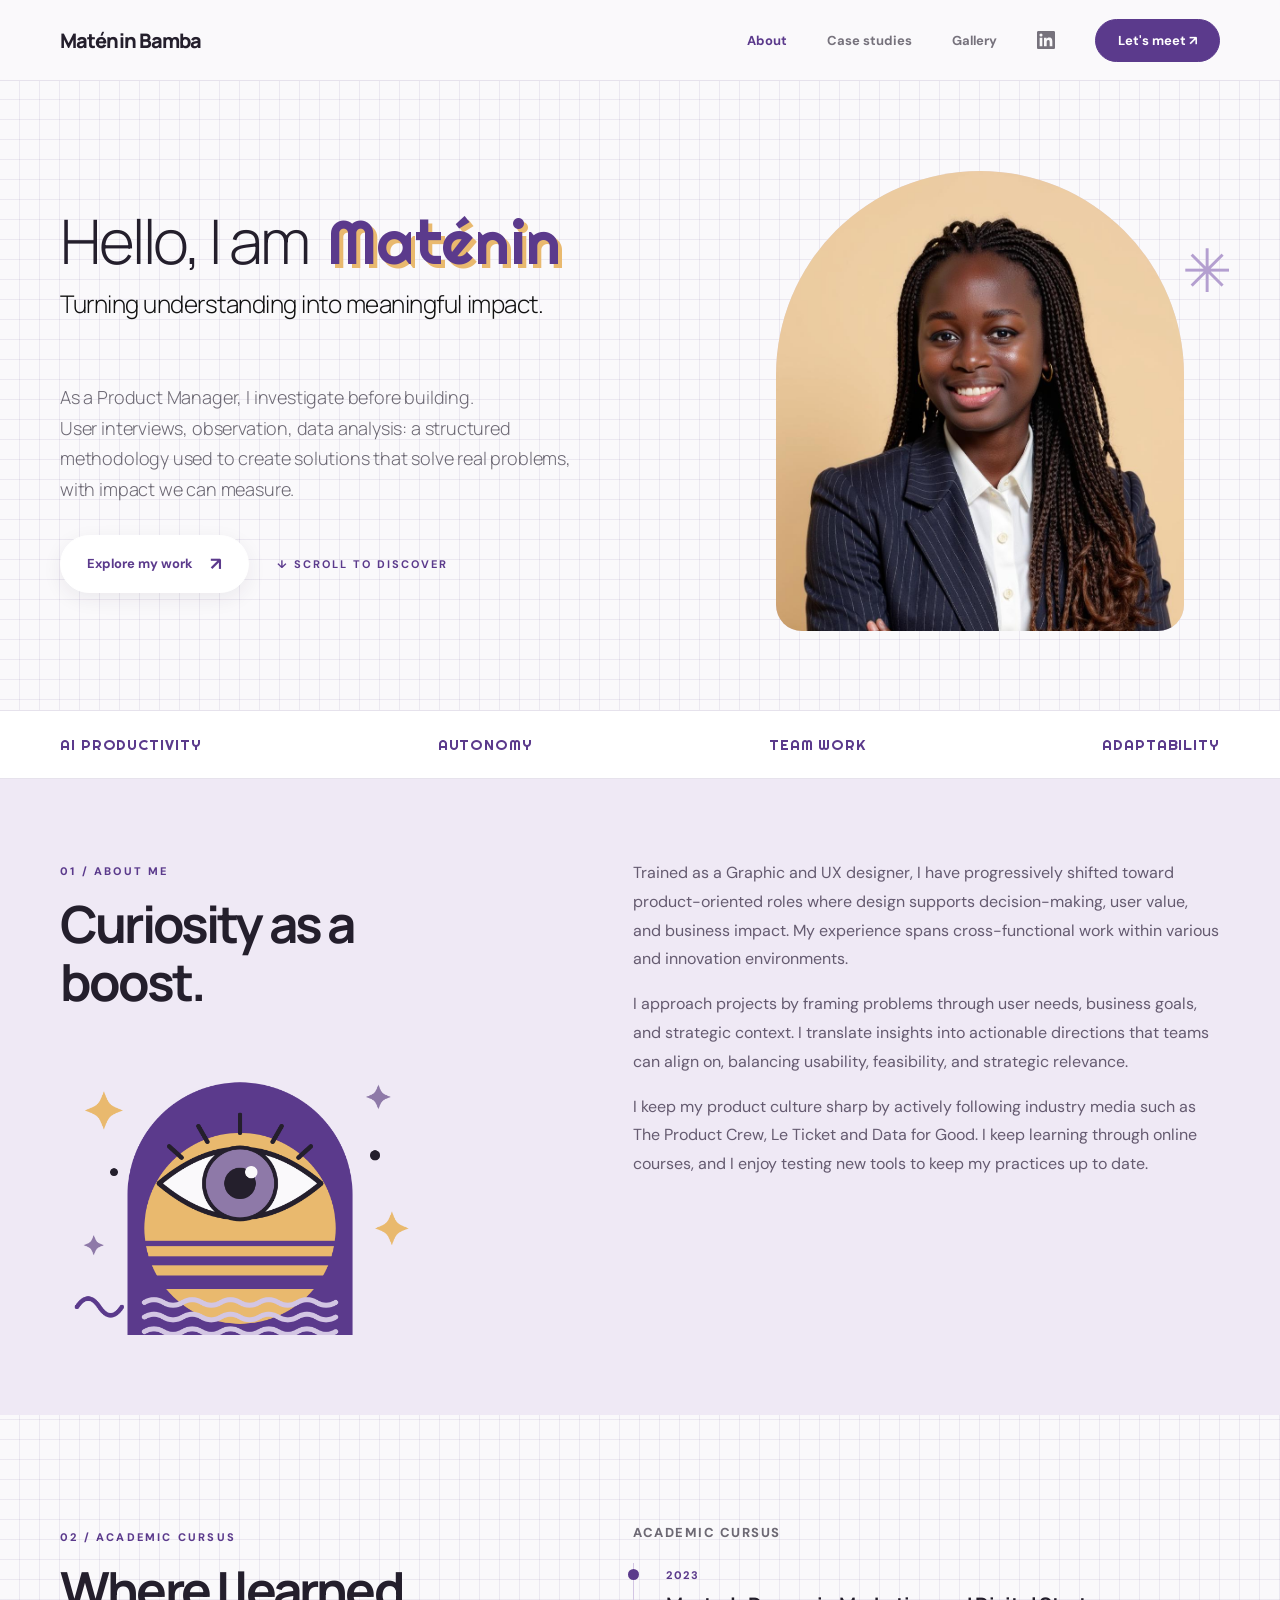
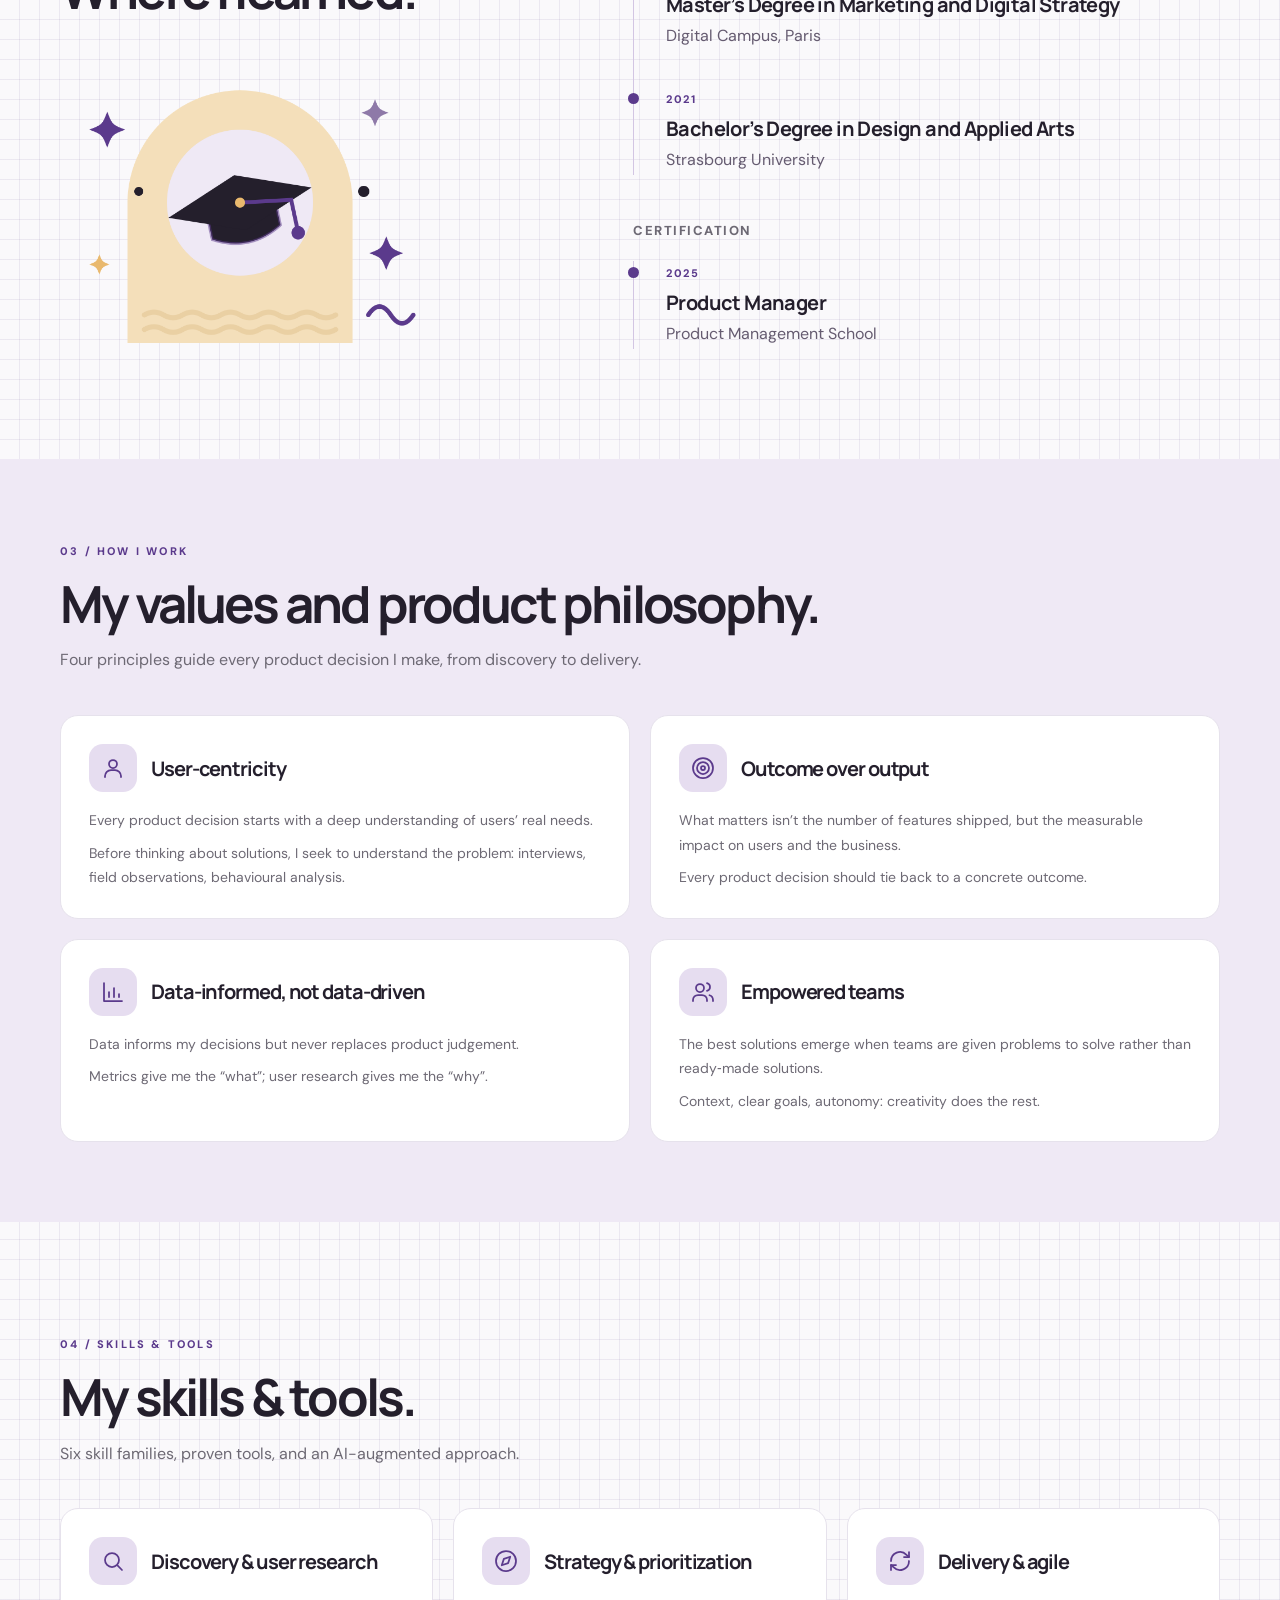
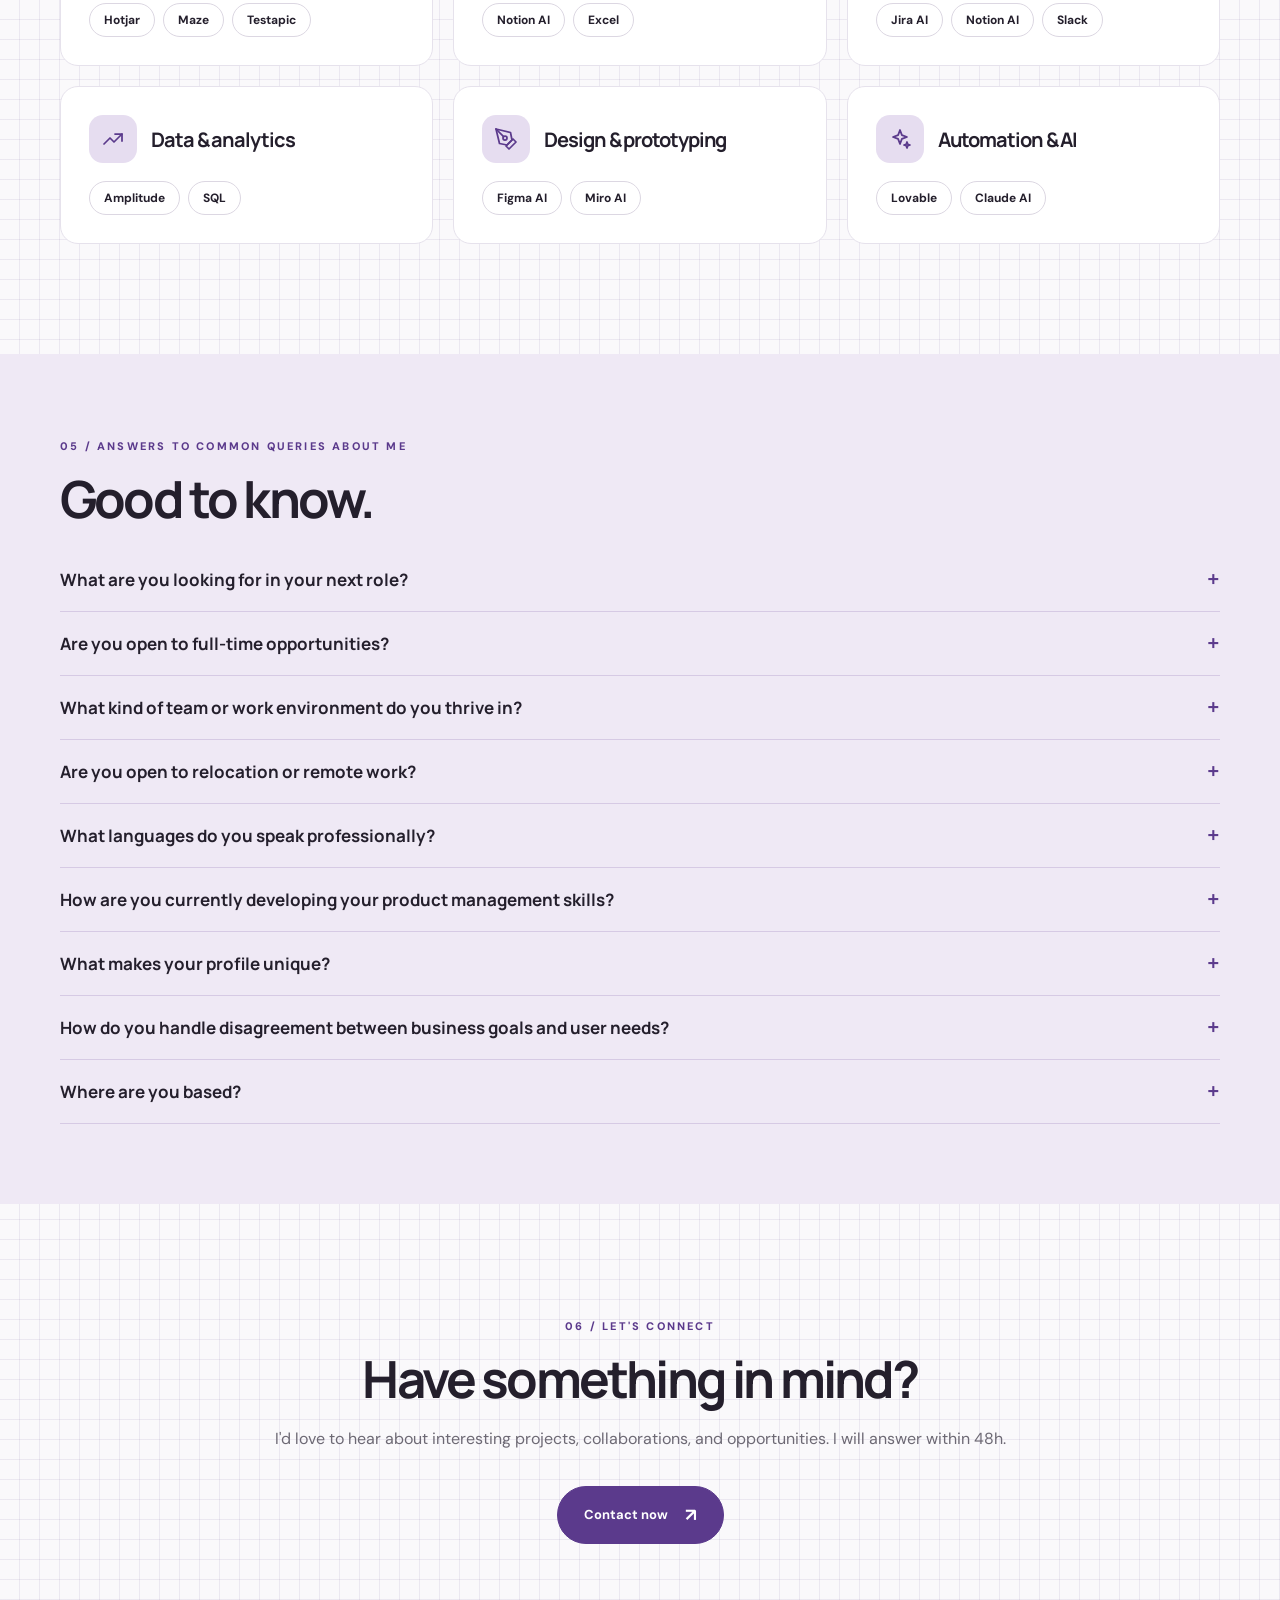
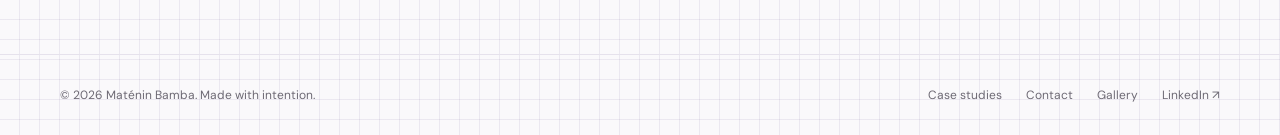
==== commit 2cc24ce1: "version 1" ====
--- a/index.html
+++ b/index.html
@@ -9,27 +9,30 @@
   </title>
   <link href="css/style.css" rel="stylesheet"/>
  </head>
- <body>
+ <body class="home">
   <header class="site-header">
    <div class="container nav-inner">
-    <a aria-label="Mat&eacute;nin Bamba homepage" class="brand" href="index.html">
-     mat&eacute;nin
-     <span>
-      .
-     </span>
+    <a class="brand" href="index.html">
+     Mat&eacute;nin Bamba
     </a>
     <button aria-controls="main-nav" aria-expanded="false" aria-label="Toggle navigation" class="menu-button">
      ☰
     </button>
     <nav aria-label="Main navigation" class="nav" id="main-nav">
      <a aria-current="page" href="index.html">
-      Home
+      About
      </a>
      <a href="projects.html">
-      Projects
+      Case studies
+     </a>
+     <a href="gallery.html">
+      Gallery
+     </a>
+     <a aria-label="Mat&eacute;nin Bamba on LinkedIn (opens in a new tab)" class="nav-icon" href="https://www.linkedin.com/in/mateninbamba" rel="noopener noreferrer" target="_blank" title="LinkedIn">
+      <svg aria-hidden="true" fill="currentColor" height="18" viewBox="0 0 24 24" width="18"><path d="M20.45 20.45h-3.56v-5.57c0-1.33-.02-3.04-1.85-3.04-1.85 0-2.14 1.45-2.14 2.94v5.67H9.34V9h3.42v1.56h.05c.48-.9 1.64-1.85 3.37-1.85 3.6 0 4.27 2.37 4.27 5.46v6.28zM5.34 7.43a2.06 2.06 0 1 1 0-4.13 2.06 2.06 0 0 1 0 4.13zM7.12 20.45H3.56V9h3.56v11.45zM22.22 0H1.77C.79 0 0 .77 0 1.73v20.54C0 23.23.79 24 1.77 24h20.45c.98 0 1.78-.77 1.78-1.73V1.73C24 .77 23.2 0 22.22 0z"/></svg>
      </a>
      <a class="nav-cta" href="contact.html">
-      Let's talk &nearrow;
+      Let's meet &nearrow;
      </a>
     </nav>
    </div>
@@ -38,44 +41,40 @@
    <section class="hero">
     <div class="container hero-grid">
      <div>
-      <span class="eyebrow">
-       Hello, I'm Mat&eacute;nin ✳
-      </span>
-      <h1>
-       Designing with
-       <em>
-        purpose.
-       </em>
+      <h1 aria-label="Hello, I am Mat&eacute;nin" class="hero-name funky-name">
+       <span aria-hidden="true" class="fn-last">Hello, I am</span>
+       <span aria-hidden="true" class="fn-first"><span class="ch" style="--i:0">M</span><span class="ch" style="--i:1">a</span><span class="ch" style="--i:2">t</span><span class="ch" style="--i:3">&eacute;</span><span class="ch" style="--i:4">n</span><span class="ch" style="--i:5">i</span><span class="ch" style="--i:6">n</span></span>
+      </h1>
+      <h2 class="hero-title">
+       Turning understanding into meaningful impact.
+      </h2>
+      <p class="hero-copy">
+       As a Product Manager, I investigate before building.
        <br/>
-       Building with empathy.
-      </h1>
-      <p class="hero-copy">
-       I'm Mat&eacute;nin Bamba, a Junior Product Manager with a background in UX and design. I turn insights into thoughtful digital experiences, connecting people's needs with meaningful product decisions.
+       User interviews, observation, data analysis: a structured methodology used to create solutions that solve real problems,
+       <br/>
+       with impact we can measure.
       </p>
       <div class="hero-actions">
-       <a class="btn btn-primary" href="projects.html">
+       <a class="btn btn-primary btn-ghost" href="projects.html">
         Explore my work
         <span class="arrow">
          &nearrow;
         </span>
        </a>
-       <a class="btn btn-outline" href="contact.html">
-        Get in touch
-        <span class="arrow">
-         &rarr;
+       <span class="scroll-note">
+        &darr; Scroll to discover
+       </span>
+      </div>
+     </div>
+     <div class="hero-visual">
+      <div class="portrait-wrap">
+       <div class="portrait-bg">
+        <span aria-hidden="true" class="portrait-monogram">
+         mb.
         </span>
-       </a>
-      </div>
-      <div class="scroll-note">
-       &darr; Scroll to discover
-      </div>
-     </div>
-     <div class="hero-visual">
-      <div class="portrait-bg">
-       <span aria-hidden="true" class="portrait-monogram">
-        mb.
-       </span>
-       <img alt="Portrait of Mat&eacute;nin Bamba" onerror="this.style.display='none'" src="assets/photo-profil.jpg"/>
+        <img alt="Portrait of Mat&eacute;nin Bamba" onerror="this.style.display='none'" src="assets/photo-profil.jpg"/>
+       </div>
       </div>
       <span aria-hidden="true" class="decor-star">
        ✳
@@ -86,101 +85,378 @@
    <div class="strip">
     <div class="container strip-content">
      <span>
-      <b>
-       ✳
-      </b>
-      USER-CENTERED DESIGN
+      AI PRODUCTIVITY
      </span>
      <span>
-      <b>
-       ✳
-      </b>
-      PRODUCT STRATEGY
+      AUTONOMY
      </span>
      <span>
-      <b>
-       ✳
-      </b>
-      UX RESEARCH
+      TEAM WORK
      </span>
      <span>
-      <b>
-       ✳
-      </b>
-      CONTINUOUS LEARNING
+      ADAPTABILITY
      </span>
     </div>
    </div>
-   <section class="section">
-    <div class="container">
-     <div class="section-heading">
-      <div>
-       <span class="eyebrow">
-        01 / Selected work
-       </span>
-       <h2>
-        Projects with intention.
-       </h2>
-      </div>
-      <a class="text-link" href="projects.html">
-       All projects
-       <span class="arrow">
-        &nearrow;
-       </span>
-      </a>
-     </div>
-     <div class="project-grid" id="featured-projects">
-     </div>
-    </div>
-   </section>
-   <section class="about-band">
-    <div class="container about-layout">
+   <section class="about-band" id="about">
+    <div class="container about-layout align-start">
      <div>
       <span class="eyebrow">
-       02 / A little about me
+       01 / About me
       </span>
       <h2>
-       Curious by nature.
-       <br/>
-       Creative by design.
+       Curiosity as a boost.
       </h2>
+      <img alt="" class="section-illustration" height="520" loading="lazy" src="assets/illustrations/curiosity.png" width="640"/>
      </div>
      <div>
       <p>
-       I approach products at the intersection of people, design, and strategy. Whether mapping a user journey or shaping an early prototype, I enjoy making complex experiences feel simple and human.
+       Trained as a Graphic and UX designer, I have progressively shifted toward product-oriented roles where design supports decision-making, user value, and business impact. My experience spans cross-functional work within various and innovation environments.
       </p>
-      <div class="about-tags">
-       <span>
-        User research
-       </span>
-       <span>
-        Product discovery
-       </span>
-       <span>
-        UX design
-       </span>
-       <span>
-        Prototyping
-       </span>
-      </div>
-     </div>
-    </div>
-   </section>
-   <section class="section">
-    <div class="container section-heading">
+      <p>
+       I approach projects by framing problems through user needs, business goals, and strategic context. I translate insights into actionable directions that teams can align on, balancing usability, feasibility, and strategic relevance.
+      </p>
+      <p>
+       I keep my product culture sharp by actively following industry media such as The Product Crew, Le Ticket and Data for Good. I keep learning through online courses, and I enjoy testing new tools to keep my practices up to date.
+      </p>
+     </div>
+    </div>
+   </section>
+   <section class="section" id="academic">
+    <div class="container about-layout align-start">
      <div>
       <span class="eyebrow">
-       03 / Let's connect
+       02 / Academic cursus
       </span>
       <h2>
-       Have something in mind?
+       Where I learned.
       </h2>
-      <p class="muted">
-       I'd love to hear about interesting projects, collaborations, and opportunities.
-      </p>
-     </div>
-     <a class="btn btn-primary" href="contact.html">
-      Start a conversation
+      <img alt="" class="section-illustration" height="520" loading="lazy" src="assets/illustrations/learning.png" width="640"/>
+     </div>
+     <div class="timeline-groups">
+      <h3 class="timeline-heading">
+        Academic cursus
+       </h3>
+       <ol class="timeline">
+       <li>
+        <span class="timeline-date">
+         2023
+        </span>
+        <h4>
+         Master&rsquo;s Degree in Marketing and Digital Strategy
+        </h4>
+        <p class="timeline-school">
+         Digital Campus, Paris
+        </p>
+       </li>
+       <li>
+        <span class="timeline-date">
+         2021
+        </span>
+        <h4>
+         Bachelor&rsquo;s Degree in Design and Applied Arts
+        </h4>
+        <p class="timeline-school">
+         Strasbourg University
+        </p>
+       </li>
+       </ol>
+       <h3 class="timeline-heading">
+        Certification
+       </h3>
+       <ol class="timeline">
+       <li>
+        <span class="timeline-date">
+         2025
+        </span>
+        <h4>
+         Product Manager
+        </h4>
+        <p class="timeline-school">
+         Product Management School
+        </p>
+       </li>
+       </ol>
+     </div>
+    </div>
+   </section>
+   <section class="about-band" id="how-i-work">
+    <div class="container">
+     <span class="eyebrow">
+      03 / How I work
+     </span>
+     <h2 class="section-title">
+      My values and product philosophy.
+     </h2>
+     <p class="section-subtitle">
+      Four principles guide every product decision I make, from discovery to delivery.
+     </p>
+     <div class="work-grid">
+      <div class="work-step">
+       <div class="card-head">
+        <span aria-hidden="true" class="card-icon"><svg fill="none" stroke="currentColor" stroke-linecap="round" stroke-linejoin="round" stroke-width="1.75" viewBox="0 0 24 24"><circle cx="12" cy="8" r="4"/><path d="M4 21v-1a6 6 0 0 1 6-6h4a6 6 0 0 1 6 6v1"/></svg></span>
+        <h3>
+        User-centricity
+        </h3>
+       </div>
+       <p>
+         <span class="sentence">Every product decision starts with a deep understanding of users&rsquo; real needs.</span>
+         <span class="sentence">Before thinking about solutions, I seek to understand the problem: interviews, field observations, behavioural analysis.</span>
+       </p>
+      </div>
+      <div class="work-step">
+       <div class="card-head">
+        <span aria-hidden="true" class="card-icon"><svg fill="none" stroke="currentColor" stroke-linecap="round" stroke-linejoin="round" stroke-width="1.75" viewBox="0 0 24 24"><circle cx="12" cy="12" r="10"/><circle cx="12" cy="12" r="6"/><circle cx="12" cy="12" r="2"/></svg></span>
+        <h3>
+        Outcome over output
+        </h3>
+       </div>
+       <p>
+         <span class="sentence">What matters isn&rsquo;t the number of features shipped, but the measurable impact on users and the business.</span>
+         <span class="sentence">Every product decision should tie back to a concrete outcome.</span>
+       </p>
+      </div>
+      <div class="work-step">
+       <div class="card-head">
+        <span aria-hidden="true" class="card-icon"><svg fill="none" stroke="currentColor" stroke-linecap="round" stroke-linejoin="round" stroke-width="1.75" viewBox="0 0 24 24"><path d="M3 3v18h18"/><path d="M8 17v-5"/><path d="M13 17V8"/><path d="M18 17v-3"/></svg></span>
+        <h3>
+        Data&#8209;informed, not data&#8209;driven
+        </h3>
+       </div>
+       <p>
+         <span class="sentence">Data informs my decisions but never replaces product judgement.</span>
+         <span class="sentence">Metrics give me the &ldquo;what&rdquo;; user research gives me the &ldquo;why&rdquo;.</span>
+       </p>
+      </div>
+      <div class="work-step">
+       <div class="card-head">
+        <span aria-hidden="true" class="card-icon"><svg fill="none" stroke="currentColor" stroke-linecap="round" stroke-linejoin="round" stroke-width="1.75" viewBox="0 0 24 24"><circle cx="9" cy="8" r="4"/><path d="M2 21v-1a5 5 0 0 1 5-5h4a5 5 0 0 1 5 5v1"/><path d="M16 3.13a4 4 0 0 1 0 7.75"/><path d="M22 21v-1a5 5 0 0 0-3.5-4.77"/></svg></span>
+        <h3>
+        Empowered teams
+        </h3>
+       </div>
+       <p>
+         <span class="sentence">The best solutions emerge when teams are given problems to solve rather than ready&#8209;made solutions.</span>
+         <span class="sentence">Context, clear goals, autonomy: creativity does the rest.</span>
+       </p>
+      </div>
+     </div>
+    </div>
+   </section>
+   <section class="section" id="skills">
+    <div class="container">
+     <span class="eyebrow">
+      04 / Skills &amp; tools
+     </span>
+     <h2 class="section-title">
+      My skills &amp; tools.
+     </h2>
+     <p class="section-subtitle">
+      Six skill families, proven tools, and an AI-augmented approach.
+     </p>
+     <div class="skill-grid">
+      <div class="skill-card">
+       <div class="card-head">
+        <span aria-hidden="true" class="card-icon"><svg fill="none" stroke="currentColor" stroke-linecap="round" stroke-linejoin="round" stroke-width="1.75" viewBox="0 0 24 24"><circle cx="11" cy="11" r="7"/><path d="m21 21-4.3-4.3"/></svg></span>
+        <h3>
+        Discovery &amp; user research
+        </h3>
+       </div>
+       <ul class="tool-list">
+        <li>
+         Hotjar
+        </li>
+        <li>
+         Maze
+        </li>
+        <li>
+         Testapic
+        </li>
+       </ul>
+      </div>
+      <div class="skill-card">
+       <div class="card-head">
+        <span aria-hidden="true" class="card-icon"><svg fill="none" stroke="currentColor" stroke-linecap="round" stroke-linejoin="round" stroke-width="1.75" viewBox="0 0 24 24"><circle cx="12" cy="12" r="10"/><path d="m16.24 7.76-2.12 6.36-6.36 2.12 2.12-6.36z"/></svg></span>
+        <h3>
+        Strategy &amp; prioritization
+        </h3>
+       </div>
+       <ul class="tool-list">
+        <li>
+         Notion AI
+        </li>
+        <li>
+         Excel
+        </li>
+       </ul>
+      </div>
+      <div class="skill-card">
+       <div class="card-head">
+        <span aria-hidden="true" class="card-icon"><svg fill="none" stroke="currentColor" stroke-linecap="round" stroke-linejoin="round" stroke-width="1.75" viewBox="0 0 24 24"><path d="M21 12a9 9 0 0 1-15.5 6.2L3 16"/><path d="M3 21v-5h5"/><path d="M3 12a9 9 0 0 1 15.5-6.2L21 8"/><path d="M21 3v5h-5"/></svg></span>
+        <h3>
+        Delivery &amp; agile
+        </h3>
+       </div>
+       <ul class="tool-list">
+        <li>
+         Jira AI
+        </li>
+        <li>
+         Notion AI
+        </li>
+        <li>
+         Slack
+        </li>
+       </ul>
+      </div>
+      <div class="skill-card">
+       <div class="card-head">
+        <span aria-hidden="true" class="card-icon"><svg fill="none" stroke="currentColor" stroke-linecap="round" stroke-linejoin="round" stroke-width="1.75" viewBox="0 0 24 24"><path d="m3 17 6-6 4 4 8-8"/><path d="M14 7h7v7"/></svg></span>
+        <h3>
+        Data &amp; analytics
+        </h3>
+       </div>
+       <ul class="tool-list">
+        <li>
+         Amplitude
+        </li>
+        <li>
+         SQL
+        </li>
+       </ul>
+      </div>
+      <div class="skill-card">
+       <div class="card-head">
+        <span aria-hidden="true" class="card-icon"><svg fill="none" stroke="currentColor" stroke-linecap="round" stroke-linejoin="round" stroke-width="1.75" viewBox="0 0 24 24"><path d="m12 19 7-7 3 3-7 7-3-3z"/><path d="m18 13-1.5-7.5L2 2l3.5 14.5L13 18l5-5z"/><path d="m2 2 7.586 7.586"/><circle cx="11" cy="11" r="2"/></svg></span>
+        <h3>
+        Design &amp; prototyping
+        </h3>
+       </div>
+       <ul class="tool-list">
+        <li>
+         Figma AI
+        </li>
+        <li>
+         Miro AI
+        </li>
+       </ul>
+      </div>
+      <div class="skill-card">
+       <div class="card-head">
+        <span aria-hidden="true" class="card-icon"><svg fill="none" stroke="currentColor" stroke-linecap="round" stroke-linejoin="round" stroke-width="1.75" viewBox="0 0 24 24"><path d="m12 3 1.9 5.1L19 10l-5.1 1.9L12 17l-1.9-5.1L5 10l5.1-1.9z"/><path d="m19 15 .8 2.2L22 18l-2.2.8L19 21l-.8-2.2L16 18l2.2-.8z"/></svg></span>
+        <h3>
+        Automation &amp; AI
+        </h3>
+       </div>
+       <ul class="tool-list">
+        <li>
+         Lovable
+        </li>
+        <li>
+         Claude AI
+        </li>
+       </ul>
+      </div>
+     </div>
+    </div>
+   </section>
+   <section class="about-band" id="faq">
+    <div class="container">
+     <span class="eyebrow">
+      05 / Answers to common queries about me
+     </span>
+     <h2 class="section-title">
+      Good to know.
+     </h2>
+     <div class="faq">
+      <details>
+       <summary>
+        What are you looking for in your next role?
+       </summary>
+       <p>
+        I am particularly interested in roles where I can leverage my design background to contribute to product strategy, user experience, and cross-functional collaboration.
+       </p>
+      </details>
+      <details>
+       <summary>
+        Are you open to full-time opportunities?
+       </summary>
+       <p>
+        I am open to full-time opportunities and also freelance collaboration.
+       </p>
+      </details>
+      <details>
+       <summary>
+        What kind of team or work environment do you thrive in?
+       </summary>
+       <p>
+        I thrive in collaborative, fast-paced environments where product, design, and technical teams work closely together. I value open communication, shared ownership, strong Tech culture and spaces where ideas can be challenged constructively to drive better product decisions.
+       </p>
+      </details>
+      <details>
+       <summary>
+        Are you open to relocation or remote work?
+       </summary>
+       <p>
+        Yes, I am open to both relocation and remote opportunities, depending on the role, team structure, and project context.
+       </p>
+      </details>
+      <details>
+       <summary>
+        What languages do you speak professionally?
+       </summary>
+       <p>
+        I am fluent in both French and English, written and spoken, and comfortable working in international environments.
+       </p>
+      </details>
+      <details>
+       <summary>
+        How are you currently developing your product management skills?
+       </summary>
+       <p>
+        I actively strengthen my product and strategic skills through certifications and YouTube tutorials.
+       </p>
+      </details>
+      <details>
+       <summary>
+        What makes your profile unique?
+       </summary>
+       <p>
+        My background in Design and Digital Marketing allows me to approach product challenges with strong user empathy and a problem-solving mindset. I am used to translating complex ideas into clear directions, facilitating alignment between stakeholders, and balancing creativity with strategic constraints. I leverage design as a foundation to grow into a product-oriented role.
+       </p>
+      </details>
+      <details>
+       <summary>
+        How do you handle disagreement between business goals and user needs?
+       </summary>
+       <p>
+        I see these situations as opportunities to clarify priorities and align teams around impact. I rely on user insights, data when available, and open discussion to explore trade-offs and find solutions that balance user value with business objectives. My goal is to make decisions transparent and purposeful rather than purely opinion-driven.
+       </p>
+      </details>
+      <details>
+       <summary>
+        Where are you based?
+       </summary>
+       <p>
+        Paris, France.
+       </p>
+      </details>
+     </div>
+    </div>
+   </section>
+   <section class="section cta-section" id="contact">
+    <div class="container contact-hero">
+     <span class="eyebrow">
+      06 / Let's connect
+     </span>
+     <h2>
+      Have something in mind?
+     </h2>
+     <p class="contact-info">
+      I'd love to hear about interesting projects, collaborations, and opportunities. I will answer within 48h.
+     </p>
+     <a class="btn btn-primary btn-solid" href="mailto:mateninpro@gmail.com">
+      Contact now
       <span class="arrow">
        &nearrow;
       </span>
@@ -199,10 +475,13 @@
     </span>
     <div class="footer-right">
      <a href="projects.html">
-      Projects
+      Case studies
      </a>
      <a href="contact.html">
       Contact
+     </a>
+     <a href="gallery.html">
+      Gallery
      </a>
      <a href="https://www.linkedin.com/in/mateninbamba" rel="noopener noreferrer" target="_blank">
       LinkedIn &nearrow;
--- a/css/style.css
+++ b/css/style.css
@@ -1,2 +1,2 @@
-@import url('https://fonts.googleapis.com/css2?family=DM+Sans:wght@400;500;600;700&family=Manrope:wght@400;500;600;700;800&display=swap');
-:root{--ink:#202b28;--muted:#69716d;--bg:#f9f9f5;--white:#fff;--sage:#dfe9df;--soft:#eef1e9;--line:#e2e7df;--accent:#315a49;--peach:#f4e4d9;--max:1160px}*{box-sizing:border-box}html{scroll-behavior:smooth}body{margin:0;background:var(--bg);color:var(--ink);font-family:'DM Sans',sans-serif;-webkit-font-smoothing:antialiased}a{text-decoration:none;color:inherit}img{max-width:100%;display:block}button,input,textarea{font:inherit}button{cursor:pointer}::selection{background:#c9dbcb}a:focus-visible,button:focus-visible,input:focus-visible,textarea:focus-visible{outline:3px solid #6c9a7f;outline-offset:3px}.container{width:min(var(--max),calc(100% - 64px));margin:auto}.site-header{background:rgba(249,249,245,.95);border-bottom:1px solid var(--line);position:sticky;top:0;z-index:30;backdrop-filter:blur(12px)}.nav-inner{height:80px;display:flex;align-items:center;justify-content:space-between;gap:20px}.brand{font-family:Manrope,sans-serif;font-weight:800;font-size:20px;letter-spacing:-.9px}.brand span{color:var(--accent)}.nav{display:flex;align-items:center;gap:40px}.nav a{font-size:13px;font-weight:700;color:#727a75;transition:color .2s}.nav a:hover,.nav a[aria-current=page]{color:var(--accent)}.nav-cta{border:1px solid #c4d2c7;padding:12px 22px!important;border-radius:100px;color:var(--accent)!important}.nav-cta:hover{background:var(--sage)}.menu-button{display:none;border:0;background:transparent;padding:10px;font-size:25px}.eyebrow{font-size:11px;font-weight:800;letter-spacing:2.2px;text-transform:uppercase;color:var(--accent)}h1,h2,h3,p{margin-top:0}h1,h2,h3{font-family:Manrope,sans-serif;letter-spacing:-.055em}h1{font-size:clamp(50px,6.5vw,92px);line-height:1.08;font-weight:700}h2{font-size:clamp(32px,4vw,54px);line-height:1.14;font-weight:700}h3{font-size:24px;line-height:1.25}p{line-height:1.8}.muted{color:var(--muted)}.btn{display:inline-flex;align-items:center;justify-content:center;gap:17px;border:1px solid var(--accent);border-radius:50px;padding:16px 26px;font-weight:700;font-size:13px;transition:transform .2s,background .2s}.btn:hover{transform:translateY(-2px)}.btn-primary{background:var(--accent);color:#fff}.btn-outline{color:var(--accent);background:transparent}.btn-outline:hover{background:#e9f0e8}.arrow{font-size:18px}.section{padding:110px 0}.section-heading{display:flex;justify-content:space-between;align-items:end;gap:24px;margin-bottom:35px}.section-heading h2{margin:10px 0 0}.section-heading p{max-width:340px;margin:0}.text-link{font-size:13px;font-weight:800;color:var(--accent);display:inline-flex;gap:10px;align-items:center}.text-link:hover{text-decoration:underline}.footer{border-top:1px solid var(--line);padding:32px 0}.footer-content{display:flex;justify-content:space-between;gap:30px;align-items:center;font-size:12px;color:var(--muted)}.footer-content a:hover{color:var(--accent)}.footer-right{display:flex;gap:24px}.hero{padding:85px 0 74px}.hero-grid{display:grid;grid-template-columns:1.1fr .9fr;gap:8%;align-items:center}.hero h1{margin:20px 0 22px}.hero h1 em{color:var(--accent);font-style:normal}.hero-copy{max-width:510px;color:var(--muted);font-size:16px;line-height:1.9}.hero-actions{display:flex;gap:12px;flex-wrap:wrap;margin-top:30px}.hero-visual{min-height:470px;display:flex;align-items:center;justify-content:center;position:relative}.portrait-bg{background:var(--sage);width:85%;aspect-ratio:4/4.5;border-radius:220px 220px 28px 28px;position:relative;display:flex;align-items:center;justify-content:center;overflow:hidden}.portrait-bg img{width:100%;height:100%;object-fit:cover;position:absolute;inset:0}.portrait-monogram{font-family:Manrope,sans-serif;font-size:clamp(85px,12vw,155px);font-weight:600;color:#799888;letter-spacing:-12px}.orbit-sticker{position:absolute;border-radius:80px;background:var(--white);box-shadow:0 10px 30px #1b44361c;padding:17px 20px;bottom:14%;left:0;font-size:12px;font-weight:700;display:flex;align-items:center;gap:10px}.status-dot{background:#649c78;width:9px;height:9px;border-radius:50%;display:inline-block}.decor-star{position:absolute;right:-12px;top:14%;font-size:60px;color:#9fbc9e;font-weight:300}.scroll-note{margin-top:64px;color:#89918b;font-size:11px;letter-spacing:2px;text-transform:uppercase}.strip{background:#eaf0e9;border-top:1px solid #dce6da;border-bottom:1px solid #dce6da;padding:24px 0}.strip-content{display:flex;justify-content:space-between;flex-wrap:wrap;gap:20px}.strip-content span{font-weight:700;font-size:12px;color:#5b7363;letter-spacing:.4px}.strip-content b{margin-right:12px;color:#9eb2a4}.project-grid{display:grid;grid-template-columns:repeat(2,minmax(0,1fr));gap:24px}.project-card{display:block;border:1px solid var(--line);background:#fff;border-radius:20px;overflow:hidden;transition:transform .25s,box-shadow .25s}.project-card:hover{transform:translateY(-5px);box-shadow:0 18px 45px #20372b11}.project-art{height:280px;position:relative;display:flex;justify-content:center;align-items:center;overflow:hidden}.project-art.rose{background:#f2e9e2}.project-art.mint{background:#e4eee5}.project-art.lilac{background:#ece9f2}.project-art.sand{background:#eeece3}.project-art svg{width:80%;max-height:250px;filter:drop-shadow(0 12px 13px #1c283013)}.project-card-body{padding:27px 30px 30px}.project-meta{font-size:10px;text-transform:uppercase;letter-spacing:1.5px;font-weight:800;color:var(--accent);margin-bottom:12px}.project-card-body h3{margin-bottom:10px}.project-card-body p{font-size:14px;color:var(--muted);margin-bottom:20px}.card-bottom{display:flex;align-items:center;justify-content:space-between;gap:12px}.pill{background:#f0f3ef;border-radius:40px;color:#557263;padding:8px 12px;font-size:11px;font-weight:700}.mini-arrow{width:36px;height:36px;border-radius:50%;display:grid;place-items:center;border:1px solid #cedbd0;color:var(--accent)}.about-band{background:#e9f0e8;padding:80px 0}.about-layout{display:grid;grid-template-columns:.85fr 1.15fr;gap:12%;align-items:center}.about-layout h2{margin:14px 0 0}.about-layout p{color:#5b6a60;font-size:16px}.about-tags{display:flex;gap:10px;flex-wrap:wrap;margin-top:22px}.about-tags span{border:1px solid #c3d6c4;padding:10px 14px;border-radius:40px;font-size:12px;font-weight:700;color:#436350}.page-intro{padding:88px 0 46px}.page-intro h1{font-size:clamp(48px,6.2vw,78px);margin:18px 0}.page-intro p{max-width:610px;color:var(--muted)}.all-projects{padding:0 0 115px}.contact-grid{display:grid;grid-template-columns:.9fr 1.1fr;gap:9%;padding:100px 0 125px}.contact-grid h1{font-size:clamp(48px,6vw,76px);margin:20px 0}.contact-info{color:var(--muted);max-width:430px}.contact-links{display:grid;gap:18px;margin-top:40px}.contact-links a{color:var(--accent);font-weight:700;font-size:14px}.form-card{background:#fff;border:1px solid var(--line);border-radius:22px;padding:42px}.form-card h2{font-size:27px;margin-bottom:25px}.field{display:flex;flex-direction:column;gap:8px;margin-bottom:18px}.field label{font-size:12px;font-weight:800}.field input,.field textarea{background:#f8f9f6;border:1px solid #e1e8df;padding:15px 16px;border-radius:10px;width:100%;color:var(--ink);outline:none}.field input:focus,.field textarea:focus{border-color:var(--accent)}.field textarea{resize:vertical;min-height:145px}.fineprint{color:#929c96;font-size:11px;margin:15px 0 0}.detail{padding-bottom:110px}.back-link{display:inline-flex;gap:10px;align-items:center;font-weight:700;color:var(--accent);font-size:13px;margin:48px 0 32px}.detail-header{max-width:850px;margin-bottom:40px}.detail-header h1{font-size:clamp(44px,6vw,77px);margin:14px 0}.detail-header p{font-size:17px;color:var(--muted);max-width:650px}.detail-banner{min-height:370px;border-radius:20px;display:flex;align-items:center;justify-content:center;overflow:hidden;margin-bottom:55px}.detail-banner svg{height:310px;max-width:85%}.facts{display:grid;grid-template-columns:repeat(4,1fr);gap:25px;padding:0 0 48px;border-bottom:1px solid var(--line)}.fact-label{display:block;color:#89928a;text-transform:uppercase;font-size:10px;letter-spacing:1.2px;font-weight:800;margin-bottom:12px}.fact-value{font-size:14px;font-weight:700;line-height:1.6}.case-section{display:grid;grid-template-columns:31% 1fr;gap:10%;padding:58px 0;border-bottom:1px solid var(--line)}.case-section h2{font-size:30px;margin:7px 0}.case-section h3{font-size:18px;letter-spacing:-.03em;margin:25px 0 8px}.case-section p{color:var(--muted);font-size:14px;margin-bottom:14px}.case-section ul{color:var(--muted);line-height:1.9;padding-left:18px;font-size:14px}.case-section .case-body>:first-child{margin-top:0}.case-callout{background:#eaf0e8;border-radius:13px;padding:24px;margin:20px 0}.case-callout p{margin-bottom:0;color:#415b4d}.case-list{display:grid;grid-template-columns:1fr 1fr;gap:14px;margin:20px 0}.case-tile{padding:20px;background:white;border:1px solid var(--line);border-radius:12px}.case-tile strong{font-size:13px;display:block;margin-bottom:8px}.case-tile p{margin:0;font-size:12px}.prototype-link{display:inline-flex;margin-top:13px;font-size:13px;font-weight:700;color:var(--accent);text-decoration:underline;text-underline-offset:4px}.notice{font-size:12px;color:#909a92}.empty{padding:50px;background:var(--soft);border-radius:12px}.not-found{padding:100px 0} @media(max-width:800px){.container{width:min(var(--max),calc(100% - 36px))}.nav-inner{height:68px}.nav{display:none;position:absolute;top:68px;left:0;right:0;background:var(--bg);padding:22px 25px 30px;flex-direction:column;align-items:stretch;gap:20px;box-shadow:0 15px 20px #0001}.nav.open{display:flex}.menu-button{display:block}.hero{padding:45px 0}.hero-grid,.about-layout,.contact-grid{grid-template-columns:1fr;gap:38px}.hero-visual{grid-row:1;min-height:300px}.portrait-bg{width:min(330px,79%);aspect-ratio:1/.9}.hero h1{font-size:clamp(45px,9vw,75px)}.orbit-sticker{left:8%;bottom:4%}.scroll-note{margin-top:30px}.section{padding:70px 0}.section-heading{align-items:start;flex-direction:column}.project-art{height:230px}.about-band{padding:60px 0}.contact-grid{padding:55px 0 80px}.page-intro{padding:50px 0 40px}.all-projects{padding-bottom:65px}.case-section{grid-template-columns:1fr;gap:18px}.facts{grid-template-columns:repeat(2,1fr)}.detail-banner{min-height:250px}.detail-banner svg{height:230px}}@media(max-width:550px){.project-grid,.case-list{grid-template-columns:1fr}.hero-actions{align-items:stretch}.hero-actions .btn{flex:1}.project-art{height:245px}.form-card{padding:26px 20px}.strip-content{justify-content:center;gap:14px}.section-heading h2{font-size:35px}.footer-content{align-items:flex-start;flex-direction:column;gap:10px}.detail-header h1{font-size:43px}.detail{padding-bottom:60px}.case-section{padding:40px 0}.facts{gap:20px}}@media(prefers-reduced-motion:reduce){*,*::before,*::after{scroll-behavior:auto!important;transition:none!important}}
+@import url('https://fonts.googleapis.com/css2?family=DM+Sans:wght@400;500;600;700&family=Manrope:wght@300;400;500;600;700;800&family=Righteous&display=swap');
+:root{--ink:#241f2c;--muted:#6d6974;--bg:#faf9fb;--white:#fff;--sage:#e6ddf0;--soft:#f1edf5;--line:#e6e2ec;--accent:#5b3a8c;--peach:#f4e4d9;--max:1160px}*{box-sizing:border-box}html{scroll-behavior:smooth}body{margin:0;background:var(--bg);color:var(--ink);font-family:'DM Sans',sans-serif;-webkit-font-smoothing:antialiased}a{text-decoration:none;color:inherit}img{max-width:100%;display:block}button,input,textarea{font:inherit}button{cursor:pointer}::selection{background:#d6c9e6}a:focus-visible,button:focus-visible,input:focus-visible,textarea:focus-visible{outline:3px solid #8a6cb5;outline-offset:3px}.home{background-color:var(--bg);background-image:linear-gradient(rgba(91,58,140,.09) 1px,transparent 1px),linear-gradient(90deg,rgba(91,58,140,.09) 1px,transparent 1px);background-size:20px 20px;background-position:-1px -1px}.container{width:min(var(--max),calc(100% - 64px));margin:auto}.site-header{background:rgba(250,249,251,.95);border-bottom:1px solid var(--line);position:sticky;top:0;z-index:30;backdrop-filter:blur(12px)}.nav-inner{height:80px;display:flex;align-items:center;justify-content:space-between;gap:20px}.brand{font-family:Manrope,sans-serif;font-weight:800;font-size:20px;letter-spacing:-.9px}.nav{display:flex;align-items:center;gap:40px}.nav a{font-size:13px;font-weight:700;color:#76727c;transition:color .2s}.nav a:hover,.nav a[aria-current=page]{color:var(--accent)}.nav-cta{border:1px solid var(--accent);background:var(--accent);padding:12px 22px!important;border-radius:100px;color:#fff!important}.nav-cta{transition:background .2s,border-color .2s,color .2s}.nav-cta:hover{background:#4a2f75;border-color:#4a2f75;color:#fff!important}.nav-icon{display:inline-flex;align-items:center}.nav-icon svg{display:block}.menu-button{display:none;border:0;background:transparent;padding:10px;font-size:25px}.eyebrow{font-size:11px;font-weight:800;letter-spacing:2.2px;text-transform:uppercase;color:var(--accent)}h1,h2,h3,p{margin-top:0}h1,h2,h3{font-family:Manrope,sans-serif;letter-spacing:-.055em}h1{font-size:clamp(50px,6.5vw,92px);line-height:1.08;font-weight:700}h2{font-size:clamp(32px,4vw,54px);line-height:1.14;font-weight:700}h3{font-size:24px;line-height:1.25}p{line-height:1.8}.muted{color:var(--muted)}.btn{display:inline-flex;align-items:center;justify-content:center;gap:17px;border:1px solid var(--accent);border-radius:50px;padding:16px 26px;font-weight:700;font-size:13px;transition:transform .2s,background .2s,border-color .2s,color .2s}.btn:hover{transform:translateY(-2px)}.btn-primary{background:#fff;color:var(--accent)}.btn-outline{color:var(--accent);background:#fff}.btn-primary:hover,.btn-outline:hover{background:var(--accent);border-color:var(--accent);color:#fff}.btn-solid{background:var(--accent);border-color:var(--accent);color:#fff}.btn-solid:hover{background:#4a2f75;border-color:#4a2f75;color:#fff}.btn-ghost{background:#fff;border-color:#fff;color:var(--accent);box-shadow:0 6px 20px #2c203712}.btn-ghost:hover{background:var(--accent);border-color:var(--accent);color:#fff}.arrow{font-size:18px}.section{padding:110px 0}.section-heading{display:flex;justify-content:space-between;align-items:end;gap:24px;margin-bottom:35px}.section-heading h2{margin:10px 0 0}.section-heading p{max-width:340px;margin:0}.text-link{font-size:13px;font-weight:800;color:var(--accent);display:inline-flex;gap:10px;align-items:center}.text-link:hover{text-decoration:underline}.footer{border-top:1px solid var(--line);padding:32px 0}.footer-content{display:flex;justify-content:space-between;gap:30px;align-items:center;font-size:12px;color:var(--muted)}.footer-content a:hover{color:var(--accent)}.footer-right{display:flex;gap:24px}.hero{padding:85px 0 74px}.hero-grid{display:grid;grid-template-columns:1.1fr .9fr;gap:8%;align-items:center}.hero .hero-name{margin:0 0 22px;font-size:clamp(44px,5.8vw,84px);line-height:1.08;font-weight:700}.hero .hero-title em{color:var(--accent);font-style:normal}.hero .funky-name{font-family:Righteous,Manrope,sans-serif;font-weight:400;letter-spacing:.01em;line-height:1.05;font-size:clamp(38px,4.8vw,70px)}.fn-first,.fn-last{display:inline-block;white-space:nowrap}.hero .funky-name{margin-bottom:14px}.hero .funky-name+.hero-title{margin-bottom:64px}.fn-first{color:var(--accent);text-shadow:4px 4px 0 #e9b96e}.funky-name .ch{display:inline-block;transition:transform .25s cubic-bezier(.34,1.56,.64,1)}.funky-name .ch:hover{animation-play-state:paused;transform:translateY(-8px) rotate(-6deg) scale(1.1)}.fn-last{font-family:Manrope,sans-serif;font-weight:300;letter-spacing:-.04em;color:var(--ink)}.fn-first .ch{animation:letter-wave 2.4s ease-in-out infinite;animation-delay:calc(var(--i) * .12s)}@keyframes letter-wave{0%,60%,100%{transform:translateY(0) rotate(0)}20%{transform:translateY(-10px) rotate(-6deg)}40%{transform:translateY(2px) rotate(3deg)}}.hero-title{font-family:Manrope,sans-serif;font-weight:300;font-size:clamp(20px,1.9vw,28px);letter-spacing:-.02em;line-height:1.2;color:#111;margin:0 0 18px}.hero-copy{max-width:540px;font-family:Manrope,sans-serif;font-weight:300;letter-spacing:-.01em;color:var(--muted);font-size:18px;line-height:1.7}.hero-actions{display:flex;gap:12px 28px;flex-wrap:wrap;align-items:center;margin-top:30px}.hero-actions .scroll-note{margin:0;color:var(--accent);font-weight:700}.hero-visual{min-height:470px;display:flex;align-items:center;justify-content:center;position:relative}.strip{background:#fff;border-top:1px solid var(--line);border-bottom:1px solid var(--line);padding:24px 0}.strip-content{display:flex;justify-content:space-between;flex-wrap:wrap;gap:20px}.strip-content span{font-family:Righteous,Manrope,sans-serif;font-weight:400;font-size:15px;color:var(--accent);letter-spacing:.06em}.portrait-wrap{position:relative;width:85%}.portrait-bg{background:var(--sage);width:100%;aspect-ratio:4/4.5;border-radius:220px 220px 28px 28px;position:relative;display:flex;align-items:center;justify-content:center;overflow:hidden}.portrait-bg img{width:100%;height:100%;object-fit:cover;position:absolute;inset:0}.portrait-monogram{font-family:Manrope,sans-serif;font-size:clamp(85px,12vw,155px);font-weight:600;color:#8e79a8;letter-spacing:-12px}.orbit-sticker{position:absolute;border-radius:80px;background:var(--white);box-shadow:0 10px 30px #2f1b441c;padding:17px 20px;bottom:14%;left:0;font-size:12px;font-weight:700;display:flex;align-items:center;gap:10px}.status-dot{background:#7f5fb0;width:9px;height:9px;border-radius:50%;display:inline-block}.decor-star{position:absolute;right:-12px;top:14%;font-size:60px;color:#b49fd0;font-weight:300}.scroll-note{margin-top:64px;color:#8b8792;font-size:11px;letter-spacing:2px;text-transform:uppercase}.project-grid{display:grid;grid-template-columns:repeat(2,minmax(0,1fr));gap:24px}.project-card{position:relative;display:block;border:1px solid var(--line);background:#fff;border-radius:20px;overflow:hidden;transition:transform .25s,box-shadow .25s}.project-card:hover{transform:translateY(-5px);box-shadow:0 18px 45px #2c203711}.project-art{height:280px;position:relative;display:flex;justify-content:center;align-items:center;overflow:hidden}.project-art.rose{background:#f2e9e2}.project-art.mint{background:#ebe4f2}.project-art.lilac{background:#ece9f2}.project-art.sand{background:#eeece3}.project-art svg{width:80%;max-height:250px;filter:drop-shadow(0 12px 13px #241c3013)}.project-card-body{padding:27px 30px 30px}.project-meta{font-size:10px;text-transform:uppercase;letter-spacing:1.5px;font-weight:800;color:var(--accent);margin-bottom:12px}.project-card-body h3{margin-bottom:10px}.project-card-body p{font-size:14px;color:var(--muted);margin-bottom:20px}.card-link::after{content:"";position:absolute;inset:0;z-index:1;border-radius:20px}.card-link:focus-visible{outline:none}.card-link:focus-visible::after{outline:3px solid #8a6cb5;outline-offset:3px}.card-proto{position:relative;z-index:2;padding:10px 16px;gap:10px;font-size:12px}.card-proto.is-disabled{opacity:.45;cursor:not-allowed}.card-bottom{display:flex;align-items:center;justify-content:space-between;gap:12px}.pill{background:#f3f0f6;border-radius:40px;color:#66558a;padding:8px 12px;font-size:11px;font-weight:700}.mini-arrow{width:36px;height:36px;border-radius:50%;display:grid;place-items:center;border:1px solid #d8cde6;color:var(--accent)}.about-band{background:#efe9f5;padding:80px 0;scroll-margin-top:80px}.about-layout{display:grid;grid-template-columns:.85fr 1.15fr;gap:12%;align-items:center}.about-layout h2{margin:14px 0 0}.about-layout p{color:#655b70;font-size:16px}.about-tags{display:flex;gap:10px;flex-wrap:wrap;margin-top:22px}.about-tags span{border:1px solid #d3c6e3;padding:10px 14px;border-radius:40px;font-size:12px;font-weight:700;color:#523f78}.about-layout.align-start{align-items:start}.section-illustration{display:block;width:100%;max-width:360px;height:auto;margin-top:32px}.section-title{margin:14px 0 40px}.section-title:has(+.section-subtitle){margin-bottom:14px}.section-subtitle{color:var(--muted);font-size:16px;max-width:620px;margin:0 0 40px}.timeline{list-style:none;margin:0;padding:0;border-left:1px solid #d3c6e3}.timeline li{position:relative;padding:0 0 36px 32px}.timeline li:last-child{padding-bottom:0}.timeline li::before{content:"";position:absolute;left:-6px;top:6px;width:11px;height:11px;border-radius:50%;background:var(--accent)}.timeline-date{font-size:11px;font-weight:800;letter-spacing:1.5px;color:var(--accent)}.timeline h4{font-family:Manrope,sans-serif;letter-spacing:-.03em;margin:8px 0 4px;font-size:20px;line-height:1.3}.timeline-heading{font-size:13px;font-weight:800;letter-spacing:1.5px;text-transform:uppercase;font-family:"DM Sans",sans-serif;color:var(--muted);margin:0 0 22px}.timeline+.timeline-heading{margin-top:48px}.timeline-school{color:var(--muted);margin:0;font-size:14px}.work-grid{display:grid;grid-template-columns:repeat(2,1fr);gap:20px}.work-step{background:#fff;border:1px solid var(--line);border-radius:18px;padding:28px}.card-head{display:flex;align-items:center;gap:14px;margin-bottom:16px}.card-head .card-icon{margin:0;flex:0 0 auto}.card-head h3{margin:0;font-size:20px;line-height:1.25}.work-step p{color:var(--muted);font-size:14px;line-height:1.75;margin:0}.work-step .sentence{display:block}.work-step .sentence+.sentence{margin-top:8px}.card-icon{display:inline-grid;place-items:center;width:48px;height:48px;border-radius:14px;background:var(--sage);color:var(--accent);margin-bottom:18px}.card-icon svg{width:24px;height:24px}.skill-grid{display:grid;grid-template-columns:repeat(3,1fr);gap:20px}.skill-card{background:#fff;border:1px solid var(--line);border-radius:18px;padding:28px}.skill-card h3{font-size:20px;margin:0 0 18px}.skill-card .card-head{margin-bottom:18px}.skill-card .card-head h3{margin:0}.tool-list{list-style:none;margin:0;padding:0;display:flex;flex-wrap:wrap;gap:8px}.tool-list li{border:1px solid #dcd7e2;background:#fff;padding:8px 14px;border-radius:40px;font-size:12px;font-weight:700;color:var(--ink)}.faq details{border-bottom:1px solid #d6cae4;padding:20px 0}.faq details:first-child{padding-top:0}.faq summary{cursor:pointer;font-family:Manrope,sans-serif;font-weight:700;font-size:17px;list-style:none;display:flex;justify-content:space-between;gap:20px}.faq summary::-webkit-details-marker{display:none}.faq summary::after{content:"+";color:var(--accent);font-size:22px;line-height:1}.faq details[open] summary::after{content:"\2013"}.faq details p{color:#655b70;font-size:15px;margin:12px 0 0}.cta-section h2{margin:14px 0 18px}.gallery-intro p{max-width:none}.projects-intro p{max-width:none}@media(min-width:1100px){.projects-intro p{white-space:nowrap;font-size:clamp(14px,1.1vw,16px)}}.gallery-section{padding:0 0 110px}.gallery-grid{columns:3;column-gap:20px}.gallery-item{margin:0 0 20px;break-inside:avoid;position:relative;border-radius:18px;overflow:hidden;background:#f6e6cc}.gallery-item img{width:100%;height:auto;transition:transform .4s}.gallery-item:hover img{transform:scale(1.04)}.gallery-placeholder{height:240px;display:grid;place-items:center;color:#a8835a;font-size:12px;font-weight:700;letter-spacing:1.5px;text-transform:uppercase}.gallery-item.tall .gallery-placeholder{height:380px}.gallery-item figcaption{position:absolute;left:12px;right:12px;bottom:12px;display:flex;justify-content:space-between;gap:10px;background:rgba(255,255,255,.92);border-radius:12px;padding:10px 14px;font-size:12px;font-weight:700;color:var(--ink)}.gallery-item figcaption span+span{color:var(--muted);font-weight:500}#letterboxd .btn{margin-top:10px}.page-intro{padding:88px 0 46px}.page-intro h1{font-size:clamp(48px,6.2vw,78px);margin:18px 0}.page-intro p{max-width:610px;color:var(--muted)}.all-projects{padding:0 0 115px}.contact-grid{display:grid;grid-template-columns:.9fr 1.1fr;gap:9%;padding:100px 0 125px}.contact-grid h1{font-size:clamp(48px,6vw,76px);margin:20px 0}.contact-info{color:var(--muted);max-width:430px}.contact-links{display:grid;gap:18px;margin-top:40px}.contact-links a{color:var(--accent);font-weight:700;font-size:14px}.contact-stack{padding:100px 0 125px}.contact-stack h1{font-size:clamp(48px,6vw,76px);margin:0 0 20px}.contact-hero{text-align:center}.contact-hero .contact-info{max-width:none;margin:0 auto 32px}@media(min-width:1000px){.contact-hero .contact-info{white-space:nowrap}}.form-card{background:#fff;border:1px solid var(--line);border-radius:22px;padding:42px}.form-card h2{font-size:27px;margin-bottom:25px}.field{display:flex;flex-direction:column;gap:8px;margin-bottom:18px}.field label{font-size:12px;font-weight:800}.field input,.field textarea{background:#f9f8fa;border:1px solid #e5e0ec;padding:15px 16px;border-radius:10px;width:100%;color:var(--ink);outline:none}.field input:focus,.field textarea:focus{border-color:var(--accent)}.field textarea{resize:vertical;min-height:145px}.form-actions{display:flex;align-items:center;gap:18px;flex-wrap:wrap}.form-note{color:var(--muted);font-size:13px}.fineprint{color:#96929c;font-size:11px;margin:15px 0 0}.detail{padding-bottom:110px}.back-link{display:inline-flex;gap:10px;align-items:center;font-weight:700;color:var(--accent);font-size:13px;margin:48px 0 32px}.detail-header{margin-bottom:40px}.detail-header h1{font-size:clamp(44px,6vw,77px);margin:14px 0}.detail-header p{font-size:17px;color:var(--muted);max-width:650px}@media(min-width:1100px){.detail-header p{max-width:none;white-space:nowrap;font-size:clamp(14px,1.18vw,17px)}}.detail-banner{min-height:370px;border-radius:20px;display:flex;align-items:center;justify-content:center;overflow:hidden;margin-bottom:55px}.detail-banner svg{height:310px;max-width:85%}.facts{display:grid;grid-template-columns:repeat(4,1fr);gap:25px;padding:0 0 48px;border-bottom:1px solid var(--line)}.fact-label{display:block;color:#8c8893;text-transform:uppercase;font-size:10px;letter-spacing:1.2px;font-weight:800;margin-bottom:12px}.fact-value{font-size:14px;font-weight:700;line-height:1.6}.case-section{display:grid;grid-template-columns:31% 1fr;gap:10%;padding:58px 0;border-bottom:1px solid var(--line)}.case-section h2{font-size:30px;margin:7px 0}.case-section h3{font-size:18px;letter-spacing:-.03em;margin:25px 0 8px}.case-section p{color:var(--muted);font-size:14px;margin-bottom:14px}.case-section ul{color:var(--muted);line-height:1.9;padding-left:18px;font-size:14px}.case-section .case-body>:first-child{margin-top:0}.case-callout{background:#efe9f5;border-radius:13px;padding:24px;margin:20px 0}.case-callout p{margin-bottom:0;color:#4f3f6b}.case-list{display:grid;grid-template-columns:1fr 1fr;gap:14px;margin:20px 0}.case-tile{padding:20px;background:white;border:1px solid var(--line);border-radius:12px}.case-tile strong{font-size:13px;display:block;margin-bottom:8px}.case-tile p{margin:0;font-size:12px}.prototype-link{display:inline-flex;margin-top:13px;font-size:13px;font-weight:700;color:var(--accent);text-decoration:underline;text-underline-offset:4px}.prototype-cta{margin:6px 0 10px}.prototype-cta.is-disabled{opacity:.45;cursor:not-allowed;pointer-events:none}.more-cases{display:flex;justify-content:center;padding:64px 0 0}.more-cases .btn{margin:0}.notice{font-size:12px;color:#938f99}.empty{padding:50px;background:var(--soft);border-radius:12px}.not-found{padding:100px 0} .hero-title{white-space:nowrap}@media(max-width:800px){.container{width:min(var(--max),calc(100% - 36px))}.nav-inner{height:68px}.nav{display:none;position:absolute;top:68px;left:0;right:0;background:var(--bg);padding:22px 25px 30px;flex-direction:column;align-items:stretch;gap:20px;box-shadow:0 15px 20px #0001}.nav.open{display:flex}.menu-button{display:block}.hero{padding:45px 0}.hero-grid,.about-layout,.contact-grid{grid-template-columns:1fr;gap:38px}.hero-visual{grid-row:1;min-height:300px}.portrait-wrap{width:min(330px,79%)}.portrait-bg{aspect-ratio:1/.9}.hero .hero-name{font-size:clamp(38px,10.5vw,68px)}.hero .funky-name{font-size:clamp(30px,10vw,58px)}.hero-title{font-size:clamp(15px,4.3vw,20px)}.hero-copy{font-size:15px}.orbit-sticker{left:8%;bottom:4%}.scroll-note{margin-top:30px}.section{padding:70px 0}.section-heading{align-items:start;flex-direction:column}.project-art{height:230px}.about-band{padding:60px 0}.contact-grid{padding:55px 0 80px}.contact-stack{padding:55px 0 80px}.page-intro{padding:50px 0 40px}.all-projects{padding-bottom:65px}.case-section{grid-template-columns:1fr;gap:18px}.gallery-grid{columns:2}.gallery-section{padding-bottom:70px}.skill-grid{grid-template-columns:repeat(2,1fr)}.facts{grid-template-columns:repeat(2,1fr)}.detail-banner{min-height:250px}.detail-banner svg{height:230px}}@media(max-width:550px){.project-grid,.case-list,.work-grid,.skill-grid{grid-template-columns:1fr}.strip-content{justify-content:center;gap:14px}.gallery-grid{columns:1}.hero-actions{align-items:stretch}.project-art{height:245px}.form-card{padding:26px 20px}.section-heading h2{font-size:35px}.footer-content{align-items:flex-start;flex-direction:column;gap:10px}.detail-header h1{font-size:43px}.detail{padding-bottom:60px}.case-section{padding:40px 0}.facts{gap:20px}}@media(prefers-reduced-motion:reduce){*,*::before,*::after{scroll-behavior:auto!important;transition:none!important;animation:none!important}}
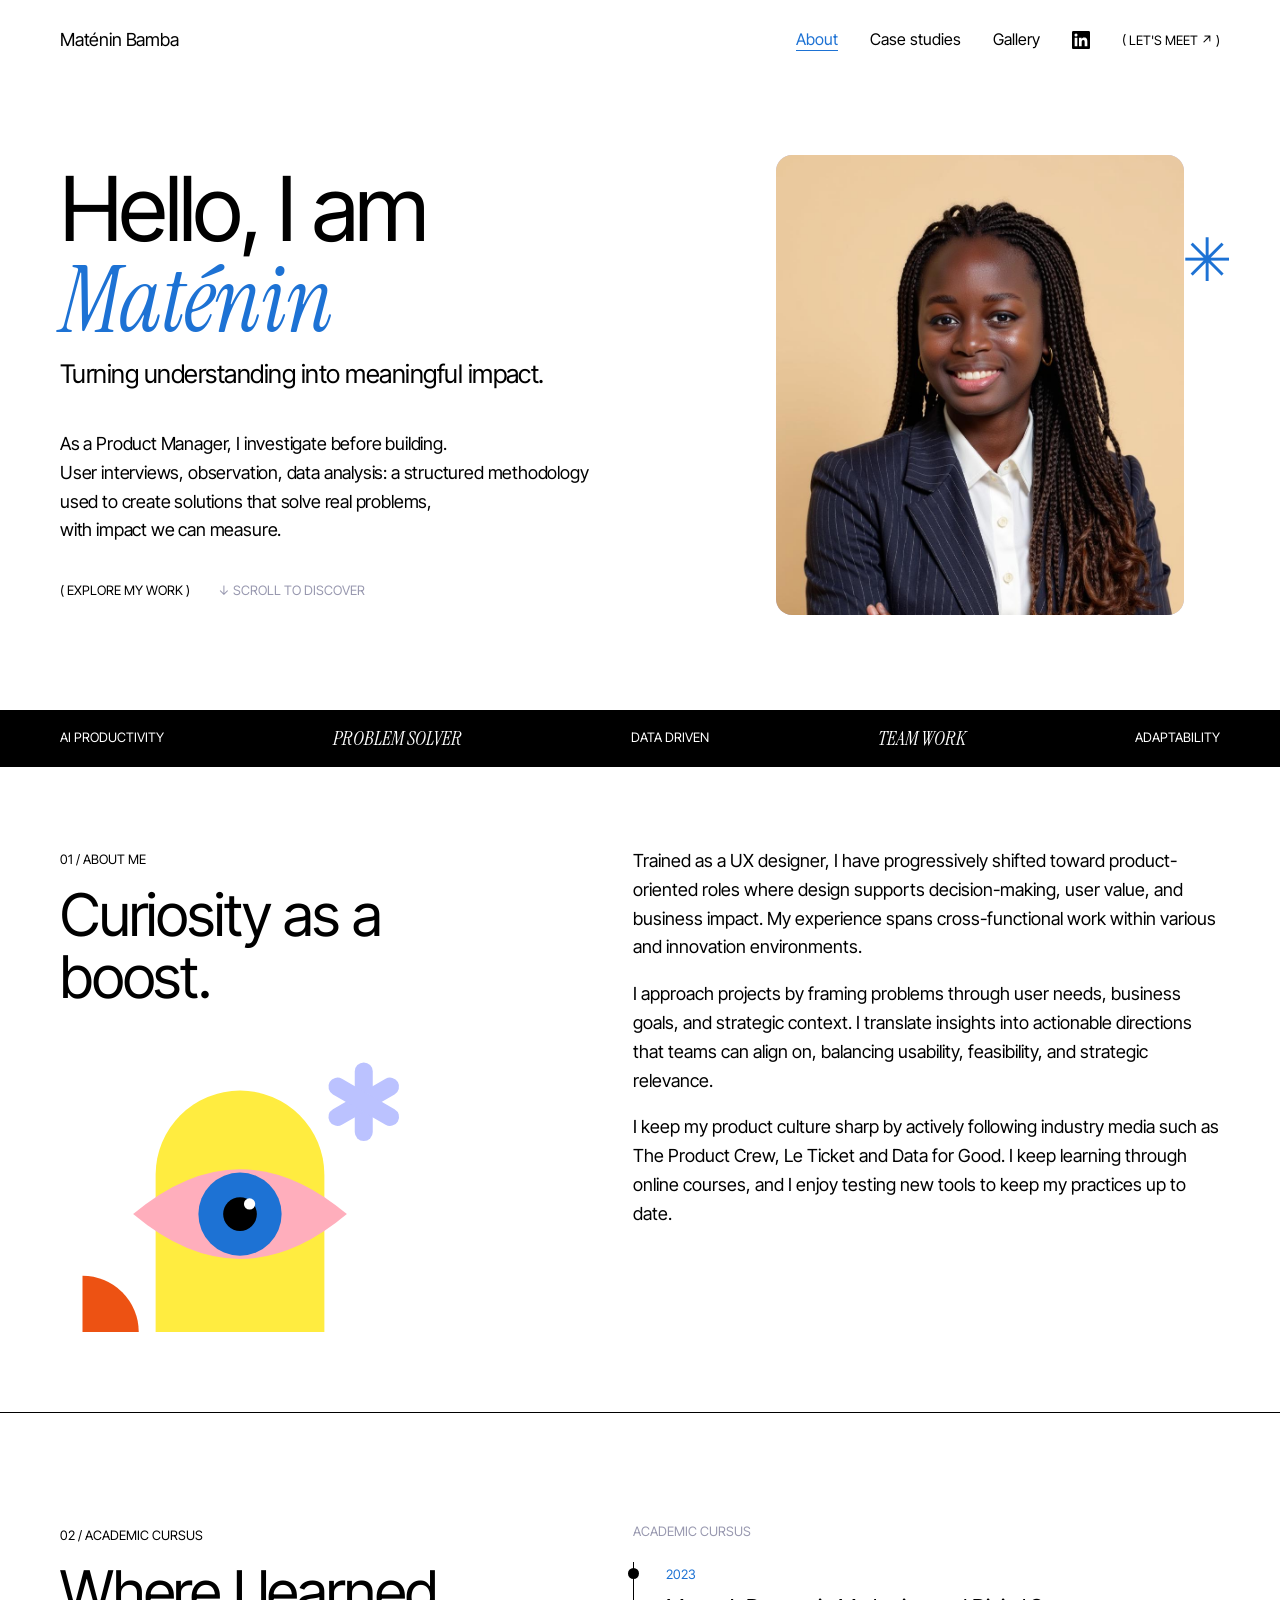
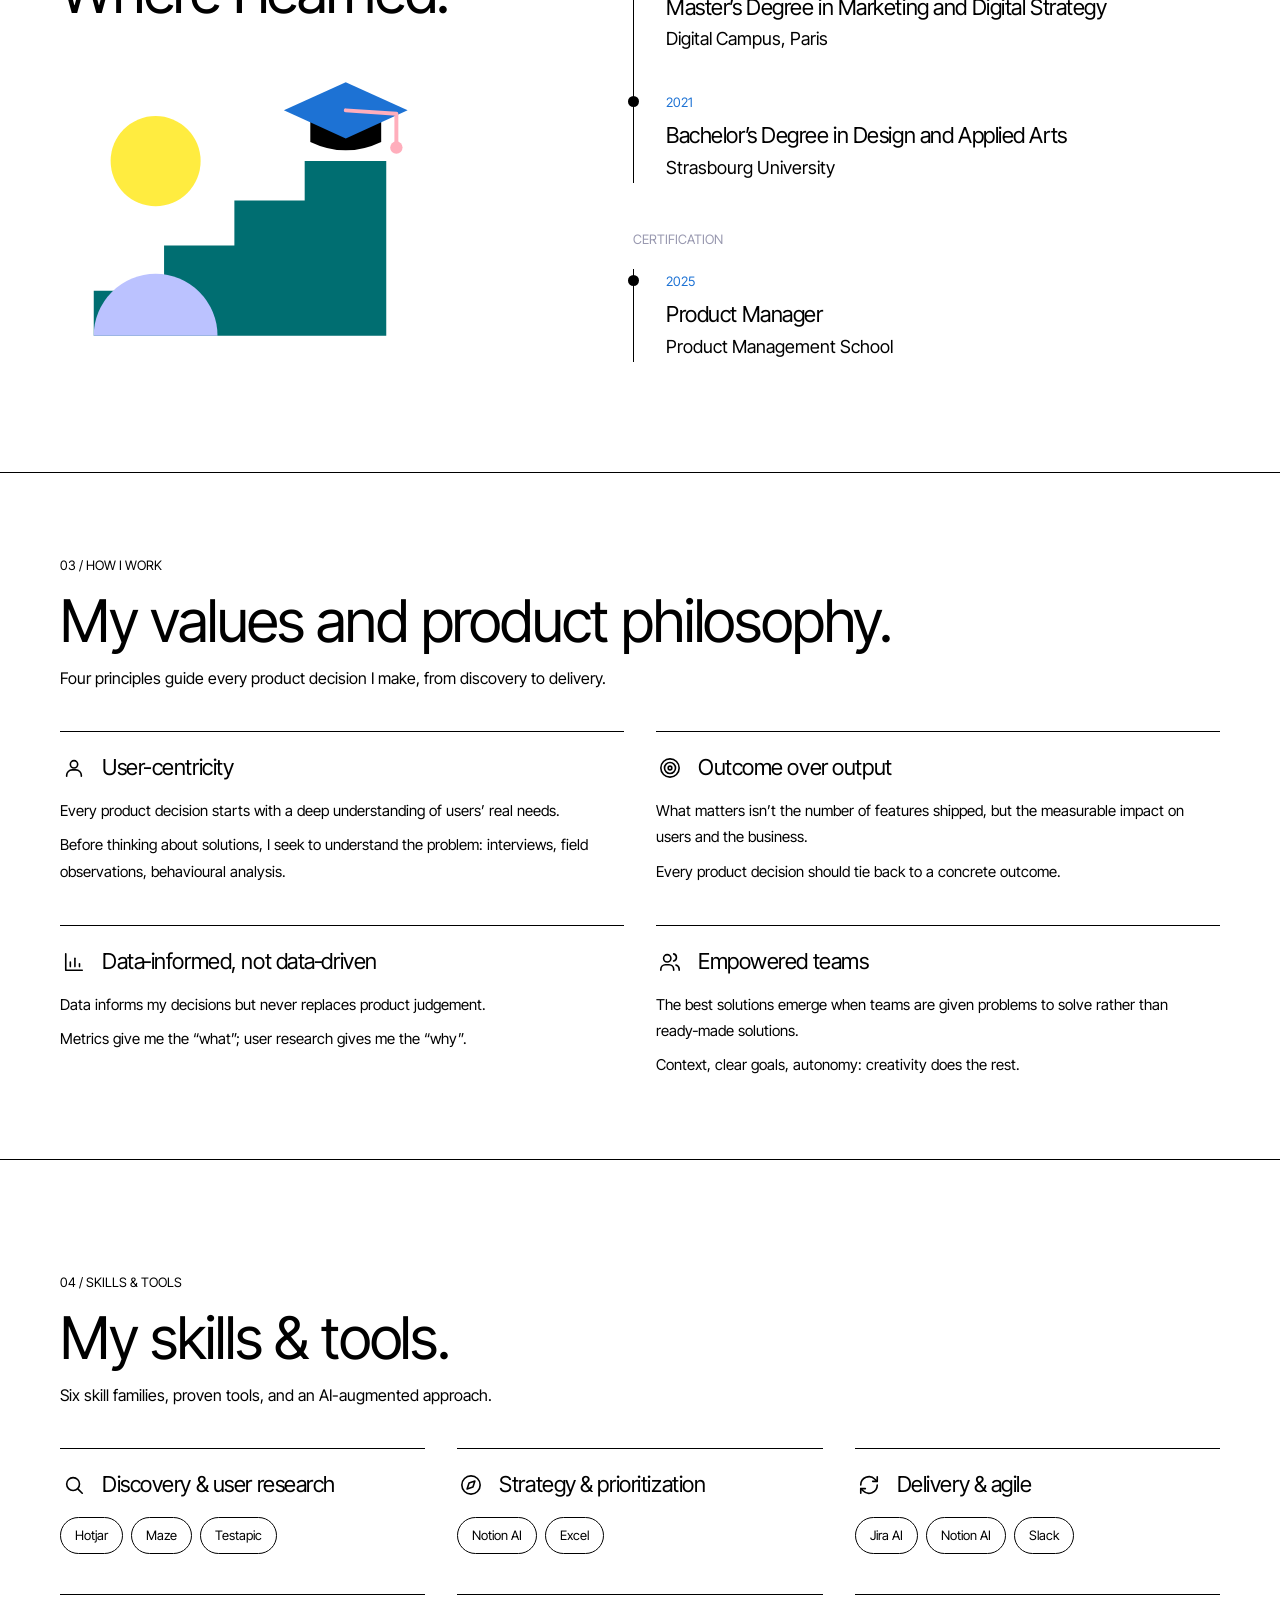
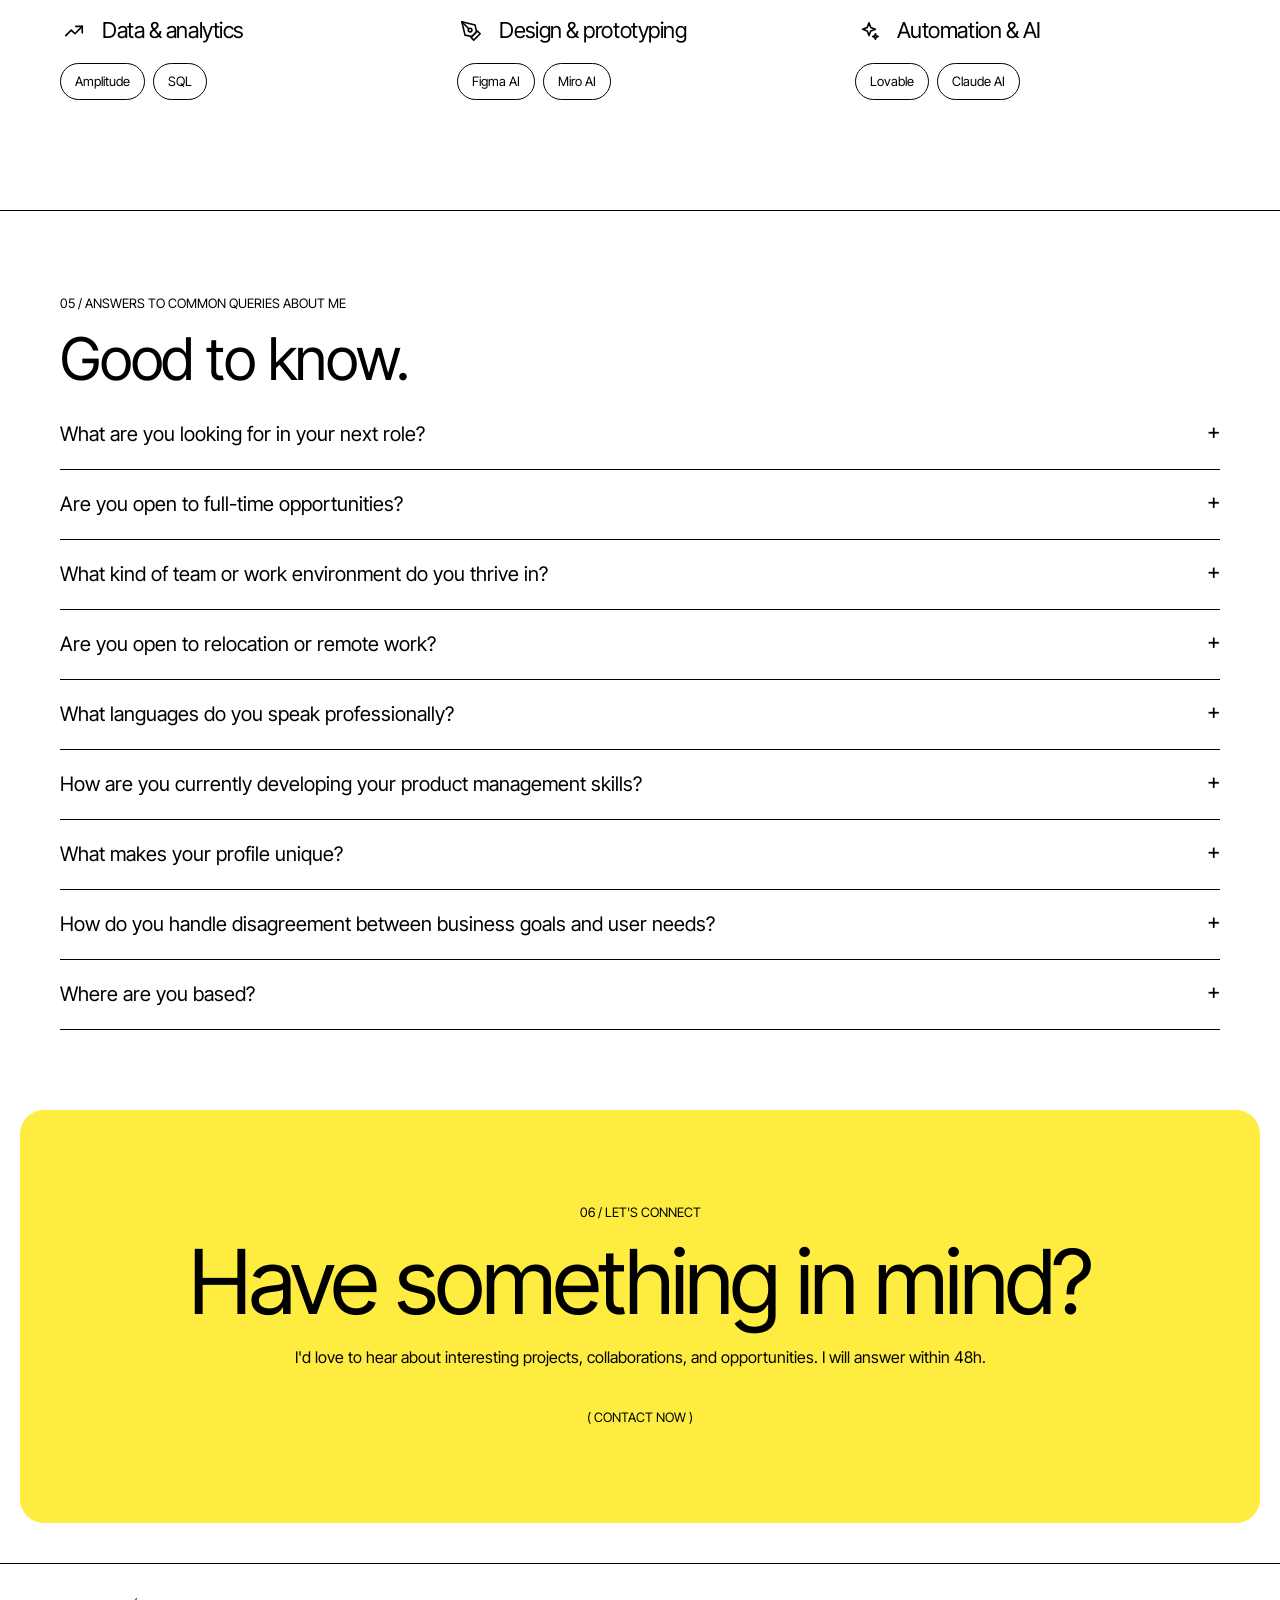
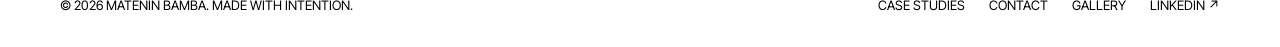
==== commit c2e1dece: "version 3" ====
--- a/index.html
+++ b/index.html
@@ -8,6 +8,7 @@
    Mat&eacute;nin Bamba &mdash; Junior Product Manager
   </title>
   <link href="css/style.css" rel="stylesheet"/>
+  <link href="css/castor.css" rel="stylesheet"/>
  </head>
  <body class="home">
   <header class="site-header">
@@ -88,7 +89,10 @@
       AI PRODUCTIVITY
      </span>
      <span>
-      AUTONOMY
+      PROBLEM SOLVER
+     </span>
+     <span>
+      DATA DRIVEN
      </span>
      <span>
       TEAM WORK
@@ -107,11 +111,11 @@
       <h2>
        Curiosity as a boost.
       </h2>
-      <img alt="" class="section-illustration" height="520" loading="lazy" src="assets/illustrations/curiosity.png" width="640"/>
+      <img alt="" class="section-illustration" height="520" loading="lazy" src="assets/illustrations/cp-curiosity.svg" width="640"/>
      </div>
      <div>
       <p>
-       Trained as a Graphic and UX designer, I have progressively shifted toward product-oriented roles where design supports decision-making, user value, and business impact. My experience spans cross-functional work within various and innovation environments.
+       Trained as a UX designer, I have progressively shifted toward product-oriented roles where design supports decision-making, user value, and business impact. My experience spans cross-functional work within various and innovation environments.
       </p>
       <p>
        I approach projects by framing problems through user needs, business goals, and strategic context. I translate insights into actionable directions that teams can align on, balancing usability, feasibility, and strategic relevance.
@@ -131,7 +135,7 @@
       <h2>
        Where I learned.
       </h2>
-      <img alt="" class="section-illustration" height="520" loading="lazy" src="assets/illustrations/learning.png" width="640"/>
+      <img alt="" class="section-illustration" height="520" loading="lazy" src="assets/illustrations/cp-learning.svg" width="640"/>
      </div>
      <div class="timeline-groups">
       <h3 class="timeline-heading">
--- a/css/style.css
+++ b/css/style.css
@@ -1,2 +1,2 @@
 @import url('https://fonts.googleapis.com/css2?family=DM+Sans:wght@400;500;600;700&family=Manrope:wght@300;400;500;600;700;800&family=Righteous&display=swap');
-:root{--ink:#241f2c;--muted:#6d6974;--bg:#faf9fb;--white:#fff;--sage:#e6ddf0;--soft:#f1edf5;--line:#e6e2ec;--accent:#5b3a8c;--peach:#f4e4d9;--max:1160px}*{box-sizing:border-box}html{scroll-behavior:smooth}body{margin:0;background:var(--bg);color:var(--ink);font-family:'DM Sans',sans-serif;-webkit-font-smoothing:antialiased}a{text-decoration:none;color:inherit}img{max-width:100%;display:block}button,input,textarea{font:inherit}button{cursor:pointer}::selection{background:#d6c9e6}a:focus-visible,button:focus-visible,input:focus-visible,textarea:focus-visible{outline:3px solid #8a6cb5;outline-offset:3px}.home{background-color:var(--bg);background-image:linear-gradient(rgba(91,58,140,.09) 1px,transparent 1px),linear-gradient(90deg,rgba(91,58,140,.09) 1px,transparent 1px);background-size:20px 20px;background-position:-1px -1px}.container{width:min(var(--max),calc(100% - 64px));margin:auto}.site-header{background:rgba(250,249,251,.95);border-bottom:1px solid var(--line);position:sticky;top:0;z-index:30;backdrop-filter:blur(12px)}.nav-inner{height:80px;display:flex;align-items:center;justify-content:space-between;gap:20px}.brand{font-family:Manrope,sans-serif;font-weight:800;font-size:20px;letter-spacing:-.9px}.nav{display:flex;align-items:center;gap:40px}.nav a{font-size:13px;font-weight:700;color:#76727c;transition:color .2s}.nav a:hover,.nav a[aria-current=page]{color:var(--accent)}.nav-cta{border:1px solid var(--accent);background:var(--accent);padding:12px 22px!important;border-radius:100px;color:#fff!important}.nav-cta{transition:background .2s,border-color .2s,color .2s}.nav-cta:hover{background:#4a2f75;border-color:#4a2f75;color:#fff!important}.nav-icon{display:inline-flex;align-items:center}.nav-icon svg{display:block}.menu-button{display:none;border:0;background:transparent;padding:10px;font-size:25px}.eyebrow{font-size:11px;font-weight:800;letter-spacing:2.2px;text-transform:uppercase;color:var(--accent)}h1,h2,h3,p{margin-top:0}h1,h2,h3{font-family:Manrope,sans-serif;letter-spacing:-.055em}h1{font-size:clamp(50px,6.5vw,92px);line-height:1.08;font-weight:700}h2{font-size:clamp(32px,4vw,54px);line-height:1.14;font-weight:700}h3{font-size:24px;line-height:1.25}p{line-height:1.8}.muted{color:var(--muted)}.btn{display:inline-flex;align-items:center;justify-content:center;gap:17px;border:1px solid var(--accent);border-radius:50px;padding:16px 26px;font-weight:700;font-size:13px;transition:transform .2s,background .2s,border-color .2s,color .2s}.btn:hover{transform:translateY(-2px)}.btn-primary{background:#fff;color:var(--accent)}.btn-outline{color:var(--accent);background:#fff}.btn-primary:hover,.btn-outline:hover{background:var(--accent);border-color:var(--accent);color:#fff}.btn-solid{background:var(--accent);border-color:var(--accent);color:#fff}.btn-solid:hover{background:#4a2f75;border-color:#4a2f75;color:#fff}.btn-ghost{background:#fff;border-color:#fff;color:var(--accent);box-shadow:0 6px 20px #2c203712}.btn-ghost:hover{background:var(--accent);border-color:var(--accent);color:#fff}.arrow{font-size:18px}.section{padding:110px 0}.section-heading{display:flex;justify-content:space-between;align-items:end;gap:24px;margin-bottom:35px}.section-heading h2{margin:10px 0 0}.section-heading p{max-width:340px;margin:0}.text-link{font-size:13px;font-weight:800;color:var(--accent);display:inline-flex;gap:10px;align-items:center}.text-link:hover{text-decoration:underline}.footer{border-top:1px solid var(--line);padding:32px 0}.footer-content{display:flex;justify-content:space-between;gap:30px;align-items:center;font-size:12px;color:var(--muted)}.footer-content a:hover{color:var(--accent)}.footer-right{display:flex;gap:24px}.hero{padding:85px 0 74px}.hero-grid{display:grid;grid-template-columns:1.1fr .9fr;gap:8%;align-items:center}.hero .hero-name{margin:0 0 22px;font-size:clamp(44px,5.8vw,84px);line-height:1.08;font-weight:700}.hero .hero-title em{color:var(--accent);font-style:normal}.hero .funky-name{font-family:Righteous,Manrope,sans-serif;font-weight:400;letter-spacing:.01em;line-height:1.05;font-size:clamp(38px,4.8vw,70px)}.fn-first,.fn-last{display:inline-block;white-space:nowrap}.hero .funky-name{margin-bottom:14px}.hero .funky-name+.hero-title{margin-bottom:64px}.fn-first{color:var(--accent);text-shadow:4px 4px 0 #e9b96e}.funky-name .ch{display:inline-block;transition:transform .25s cubic-bezier(.34,1.56,.64,1)}.funky-name .ch:hover{animation-play-state:paused;transform:translateY(-8px) rotate(-6deg) scale(1.1)}.fn-last{font-family:Manrope,sans-serif;font-weight:300;letter-spacing:-.04em;color:var(--ink)}.fn-first .ch{animation:letter-wave 2.4s ease-in-out infinite;animation-delay:calc(var(--i) * .12s)}@keyframes letter-wave{0%,60%,100%{transform:translateY(0) rotate(0)}20%{transform:translateY(-10px) rotate(-6deg)}40%{transform:translateY(2px) rotate(3deg)}}.hero-title{font-family:Manrope,sans-serif;font-weight:300;font-size:clamp(20px,1.9vw,28px);letter-spacing:-.02em;line-height:1.2;color:#111;margin:0 0 18px}.hero-copy{max-width:540px;font-family:Manrope,sans-serif;font-weight:300;letter-spacing:-.01em;color:var(--muted);font-size:18px;line-height:1.7}.hero-actions{display:flex;gap:12px 28px;flex-wrap:wrap;align-items:center;margin-top:30px}.hero-actions .scroll-note{margin:0;color:var(--accent);font-weight:700}.hero-visual{min-height:470px;display:flex;align-items:center;justify-content:center;position:relative}.strip{background:#fff;border-top:1px solid var(--line);border-bottom:1px solid var(--line);padding:24px 0}.strip-content{display:flex;justify-content:space-between;flex-wrap:wrap;gap:20px}.strip-content span{font-family:Righteous,Manrope,sans-serif;font-weight:400;font-size:15px;color:var(--accent);letter-spacing:.06em}.portrait-wrap{position:relative;width:85%}.portrait-bg{background:var(--sage);width:100%;aspect-ratio:4/4.5;border-radius:220px 220px 28px 28px;position:relative;display:flex;align-items:center;justify-content:center;overflow:hidden}.portrait-bg img{width:100%;height:100%;object-fit:cover;position:absolute;inset:0}.portrait-monogram{font-family:Manrope,sans-serif;font-size:clamp(85px,12vw,155px);font-weight:600;color:#8e79a8;letter-spacing:-12px}.orbit-sticker{position:absolute;border-radius:80px;background:var(--white);box-shadow:0 10px 30px #2f1b441c;padding:17px 20px;bottom:14%;left:0;font-size:12px;font-weight:700;display:flex;align-items:center;gap:10px}.status-dot{background:#7f5fb0;width:9px;height:9px;border-radius:50%;display:inline-block}.decor-star{position:absolute;right:-12px;top:14%;font-size:60px;color:#b49fd0;font-weight:300}.scroll-note{margin-top:64px;color:#8b8792;font-size:11px;letter-spacing:2px;text-transform:uppercase}.project-grid{display:grid;grid-template-columns:repeat(2,minmax(0,1fr));gap:24px}.project-card{position:relative;display:block;border:1px solid var(--line);background:#fff;border-radius:20px;overflow:hidden;transition:transform .25s,box-shadow .25s}.project-card:hover{transform:translateY(-5px);box-shadow:0 18px 45px #2c203711}.project-art{height:280px;position:relative;display:flex;justify-content:center;align-items:center;overflow:hidden}.project-art.rose{background:#f2e9e2}.project-art.mint{background:#ebe4f2}.project-art.lilac{background:#ece9f2}.project-art.sand{background:#eeece3}.project-art svg{width:80%;max-height:250px;filter:drop-shadow(0 12px 13px #241c3013)}.project-card-body{padding:27px 30px 30px}.project-meta{font-size:10px;text-transform:uppercase;letter-spacing:1.5px;font-weight:800;color:var(--accent);margin-bottom:12px}.project-card-body h3{margin-bottom:10px}.project-card-body p{font-size:14px;color:var(--muted);margin-bottom:20px}.card-link::after{content:"";position:absolute;inset:0;z-index:1;border-radius:20px}.card-link:focus-visible{outline:none}.card-link:focus-visible::after{outline:3px solid #8a6cb5;outline-offset:3px}.card-proto{position:relative;z-index:2;padding:10px 16px;gap:10px;font-size:12px}.card-proto.is-disabled{opacity:.45;cursor:not-allowed}.card-bottom{display:flex;align-items:center;justify-content:space-between;gap:12px}.pill{background:#f3f0f6;border-radius:40px;color:#66558a;padding:8px 12px;font-size:11px;font-weight:700}.mini-arrow{width:36px;height:36px;border-radius:50%;display:grid;place-items:center;border:1px solid #d8cde6;color:var(--accent)}.about-band{background:#efe9f5;padding:80px 0;scroll-margin-top:80px}.about-layout{display:grid;grid-template-columns:.85fr 1.15fr;gap:12%;align-items:center}.about-layout h2{margin:14px 0 0}.about-layout p{color:#655b70;font-size:16px}.about-tags{display:flex;gap:10px;flex-wrap:wrap;margin-top:22px}.about-tags span{border:1px solid #d3c6e3;padding:10px 14px;border-radius:40px;font-size:12px;font-weight:700;color:#523f78}.about-layout.align-start{align-items:start}.section-illustration{display:block;width:100%;max-width:360px;height:auto;margin-top:32px}.section-title{margin:14px 0 40px}.section-title:has(+.section-subtitle){margin-bottom:14px}.section-subtitle{color:var(--muted);font-size:16px;max-width:620px;margin:0 0 40px}.timeline{list-style:none;margin:0;padding:0;border-left:1px solid #d3c6e3}.timeline li{position:relative;padding:0 0 36px 32px}.timeline li:last-child{padding-bottom:0}.timeline li::before{content:"";position:absolute;left:-6px;top:6px;width:11px;height:11px;border-radius:50%;background:var(--accent)}.timeline-date{font-size:11px;font-weight:800;letter-spacing:1.5px;color:var(--accent)}.timeline h4{font-family:Manrope,sans-serif;letter-spacing:-.03em;margin:8px 0 4px;font-size:20px;line-height:1.3}.timeline-heading{font-size:13px;font-weight:800;letter-spacing:1.5px;text-transform:uppercase;font-family:"DM Sans",sans-serif;color:var(--muted);margin:0 0 22px}.timeline+.timeline-heading{margin-top:48px}.timeline-school{color:var(--muted);margin:0;font-size:14px}.work-grid{display:grid;grid-template-columns:repeat(2,1fr);gap:20px}.work-step{background:#fff;border:1px solid var(--line);border-radius:18px;padding:28px}.card-head{display:flex;align-items:center;gap:14px;margin-bottom:16px}.card-head .card-icon{margin:0;flex:0 0 auto}.card-head h3{margin:0;font-size:20px;line-height:1.25}.work-step p{color:var(--muted);font-size:14px;line-height:1.75;margin:0}.work-step .sentence{display:block}.work-step .sentence+.sentence{margin-top:8px}.card-icon{display:inline-grid;place-items:center;width:48px;height:48px;border-radius:14px;background:var(--sage);color:var(--accent);margin-bottom:18px}.card-icon svg{width:24px;height:24px}.skill-grid{display:grid;grid-template-columns:repeat(3,1fr);gap:20px}.skill-card{background:#fff;border:1px solid var(--line);border-radius:18px;padding:28px}.skill-card h3{font-size:20px;margin:0 0 18px}.skill-card .card-head{margin-bottom:18px}.skill-card .card-head h3{margin:0}.tool-list{list-style:none;margin:0;padding:0;display:flex;flex-wrap:wrap;gap:8px}.tool-list li{border:1px solid #dcd7e2;background:#fff;padding:8px 14px;border-radius:40px;font-size:12px;font-weight:700;color:var(--ink)}.faq details{border-bottom:1px solid #d6cae4;padding:20px 0}.faq details:first-child{padding-top:0}.faq summary{cursor:pointer;font-family:Manrope,sans-serif;font-weight:700;font-size:17px;list-style:none;display:flex;justify-content:space-between;gap:20px}.faq summary::-webkit-details-marker{display:none}.faq summary::after{content:"+";color:var(--accent);font-size:22px;line-height:1}.faq details[open] summary::after{content:"\2013"}.faq details p{color:#655b70;font-size:15px;margin:12px 0 0}.cta-section h2{margin:14px 0 18px}.gallery-intro p{max-width:none}.projects-intro p{max-width:none}@media(min-width:1100px){.projects-intro p{white-space:nowrap;font-size:clamp(14px,1.1vw,16px)}}.gallery-section{padding:0 0 110px}.gallery-grid{columns:3;column-gap:20px}.gallery-item{margin:0 0 20px;break-inside:avoid;position:relative;border-radius:18px;overflow:hidden;background:#f6e6cc}.gallery-item img{width:100%;height:auto;transition:transform .4s}.gallery-item:hover img{transform:scale(1.04)}.gallery-placeholder{height:240px;display:grid;place-items:center;color:#a8835a;font-size:12px;font-weight:700;letter-spacing:1.5px;text-transform:uppercase}.gallery-item.tall .gallery-placeholder{height:380px}.gallery-item figcaption{position:absolute;left:12px;right:12px;bottom:12px;display:flex;justify-content:space-between;gap:10px;background:rgba(255,255,255,.92);border-radius:12px;padding:10px 14px;font-size:12px;font-weight:700;color:var(--ink)}.gallery-item figcaption span+span{color:var(--muted);font-weight:500}#letterboxd .btn{margin-top:10px}.page-intro{padding:88px 0 46px}.page-intro h1{font-size:clamp(48px,6.2vw,78px);margin:18px 0}.page-intro p{max-width:610px;color:var(--muted)}.all-projects{padding:0 0 115px}.contact-grid{display:grid;grid-template-columns:.9fr 1.1fr;gap:9%;padding:100px 0 125px}.contact-grid h1{font-size:clamp(48px,6vw,76px);margin:20px 0}.contact-info{color:var(--muted);max-width:430px}.contact-links{display:grid;gap:18px;margin-top:40px}.contact-links a{color:var(--accent);font-weight:700;font-size:14px}.contact-stack{padding:100px 0 125px}.contact-stack h1{font-size:clamp(48px,6vw,76px);margin:0 0 20px}.contact-hero{text-align:center}.contact-hero .contact-info{max-width:none;margin:0 auto 32px}@media(min-width:1000px){.contact-hero .contact-info{white-space:nowrap}}.form-card{background:#fff;border:1px solid var(--line);border-radius:22px;padding:42px}.form-card h2{font-size:27px;margin-bottom:25px}.field{display:flex;flex-direction:column;gap:8px;margin-bottom:18px}.field label{font-size:12px;font-weight:800}.field input,.field textarea{background:#f9f8fa;border:1px solid #e5e0ec;padding:15px 16px;border-radius:10px;width:100%;color:var(--ink);outline:none}.field input:focus,.field textarea:focus{border-color:var(--accent)}.field textarea{resize:vertical;min-height:145px}.form-actions{display:flex;align-items:center;gap:18px;flex-wrap:wrap}.form-note{color:var(--muted);font-size:13px}.fineprint{color:#96929c;font-size:11px;margin:15px 0 0}.detail{padding-bottom:110px}.back-link{display:inline-flex;gap:10px;align-items:center;font-weight:700;color:var(--accent);font-size:13px;margin:48px 0 32px}.detail-header{margin-bottom:40px}.detail-header h1{font-size:clamp(44px,6vw,77px);margin:14px 0}.detail-header p{font-size:17px;color:var(--muted);max-width:650px}@media(min-width:1100px){.detail-header p{max-width:none;white-space:nowrap;font-size:clamp(14px,1.18vw,17px)}}.detail-banner{min-height:370px;border-radius:20px;display:flex;align-items:center;justify-content:center;overflow:hidden;margin-bottom:55px}.detail-banner svg{height:310px;max-width:85%}.facts{display:grid;grid-template-columns:repeat(4,1fr);gap:25px;padding:0 0 48px;border-bottom:1px solid var(--line)}.fact-label{display:block;color:#8c8893;text-transform:uppercase;font-size:10px;letter-spacing:1.2px;font-weight:800;margin-bottom:12px}.fact-value{font-size:14px;font-weight:700;line-height:1.6}.case-section{display:grid;grid-template-columns:31% 1fr;gap:10%;padding:58px 0;border-bottom:1px solid var(--line)}.case-section h2{font-size:30px;margin:7px 0}.case-section h3{font-size:18px;letter-spacing:-.03em;margin:25px 0 8px}.case-section p{color:var(--muted);font-size:14px;margin-bottom:14px}.case-section ul{color:var(--muted);line-height:1.9;padding-left:18px;font-size:14px}.case-section .case-body>:first-child{margin-top:0}.case-callout{background:#efe9f5;border-radius:13px;padding:24px;margin:20px 0}.case-callout p{margin-bottom:0;color:#4f3f6b}.case-list{display:grid;grid-template-columns:1fr 1fr;gap:14px;margin:20px 0}.case-tile{padding:20px;background:white;border:1px solid var(--line);border-radius:12px}.case-tile strong{font-size:13px;display:block;margin-bottom:8px}.case-tile p{margin:0;font-size:12px}.prototype-link{display:inline-flex;margin-top:13px;font-size:13px;font-weight:700;color:var(--accent);text-decoration:underline;text-underline-offset:4px}.prototype-cta{margin:6px 0 10px}.prototype-cta.is-disabled{opacity:.45;cursor:not-allowed;pointer-events:none}.more-cases{display:flex;justify-content:center;padding:64px 0 0}.more-cases .btn{margin:0}.notice{font-size:12px;color:#938f99}.empty{padding:50px;background:var(--soft);border-radius:12px}.not-found{padding:100px 0} .hero-title{white-space:nowrap}@media(max-width:800px){.container{width:min(var(--max),calc(100% - 36px))}.nav-inner{height:68px}.nav{display:none;position:absolute;top:68px;left:0;right:0;background:var(--bg);padding:22px 25px 30px;flex-direction:column;align-items:stretch;gap:20px;box-shadow:0 15px 20px #0001}.nav.open{display:flex}.menu-button{display:block}.hero{padding:45px 0}.hero-grid,.about-layout,.contact-grid{grid-template-columns:1fr;gap:38px}.hero-visual{grid-row:1;min-height:300px}.portrait-wrap{width:min(330px,79%)}.portrait-bg{aspect-ratio:1/.9}.hero .hero-name{font-size:clamp(38px,10.5vw,68px)}.hero .funky-name{font-size:clamp(30px,10vw,58px)}.hero-title{font-size:clamp(15px,4.3vw,20px)}.hero-copy{font-size:15px}.orbit-sticker{left:8%;bottom:4%}.scroll-note{margin-top:30px}.section{padding:70px 0}.section-heading{align-items:start;flex-direction:column}.project-art{height:230px}.about-band{padding:60px 0}.contact-grid{padding:55px 0 80px}.contact-stack{padding:55px 0 80px}.page-intro{padding:50px 0 40px}.all-projects{padding-bottom:65px}.case-section{grid-template-columns:1fr;gap:18px}.gallery-grid{columns:2}.gallery-section{padding-bottom:70px}.skill-grid{grid-template-columns:repeat(2,1fr)}.facts{grid-template-columns:repeat(2,1fr)}.detail-banner{min-height:250px}.detail-banner svg{height:230px}}@media(max-width:550px){.project-grid,.case-list,.work-grid,.skill-grid{grid-template-columns:1fr}.strip-content{justify-content:center;gap:14px}.gallery-grid{columns:1}.hero-actions{align-items:stretch}.project-art{height:245px}.form-card{padding:26px 20px}.section-heading h2{font-size:35px}.footer-content{align-items:flex-start;flex-direction:column;gap:10px}.detail-header h1{font-size:43px}.detail{padding-bottom:60px}.case-section{padding:40px 0}.facts{gap:20px}}@media(prefers-reduced-motion:reduce){*,*::before,*::after{scroll-behavior:auto!important;transition:none!important;animation:none!important}}
+:root{--ink:#241f2c;--muted:#6d6974;--bg:#faf9fb;--white:#fff;--sage:#e6ddf0;--soft:#f1edf5;--line:#e6e2ec;--accent:#5b3a8c;--peach:#f4e4d9;--max:1160px}*{box-sizing:border-box}html{scroll-behavior:smooth}body{margin:0;background:var(--bg);color:var(--ink);font-family:'DM Sans',sans-serif;-webkit-font-smoothing:antialiased}a{text-decoration:none;color:inherit}img{max-width:100%;display:block}button,input,textarea{font:inherit}button{cursor:pointer}::selection{background:#d6c9e6}a:focus-visible,button:focus-visible,input:focus-visible,textarea:focus-visible{outline:3px solid #8a6cb5;outline-offset:3px}.home{background-color:var(--bg);background-image:linear-gradient(rgba(91,58,140,.09) 1px,transparent 1px),linear-gradient(90deg,rgba(91,58,140,.09) 1px,transparent 1px);background-size:20px 20px;background-position:-1px -1px}.container{width:min(var(--max),calc(100% - 64px));margin:auto}.site-header{background:rgba(250,249,251,.95);border-bottom:1px solid var(--line);position:sticky;top:0;z-index:30;backdrop-filter:blur(12px)}.nav-inner{height:80px;display:flex;align-items:center;justify-content:space-between;gap:20px}.brand{font-family:Manrope,sans-serif;font-weight:800;font-size:20px;letter-spacing:-.9px}.nav{display:flex;align-items:center;gap:40px}.nav a{font-size:13px;font-weight:700;color:#76727c;transition:color .2s}.nav a:hover,.nav a[aria-current=page]{color:var(--accent)}.nav-cta{border:1px solid var(--accent);background:var(--accent);padding:12px 22px!important;border-radius:100px;color:#fff!important}.nav-cta{transition:background .2s,border-color .2s,color .2s}.nav-cta:hover{background:#4a2f75;border-color:#4a2f75;color:#fff!important}.nav-icon{display:inline-flex;align-items:center}.nav-icon svg{display:block}.menu-button{display:none;border:0;background:transparent;padding:10px;font-size:25px}.eyebrow{font-size:11px;font-weight:800;letter-spacing:2.2px;text-transform:uppercase;color:var(--accent)}h1,h2,h3,p{margin-top:0}h1,h2,h3{font-family:Manrope,sans-serif;letter-spacing:-.055em}h1{font-size:clamp(50px,6.5vw,92px);line-height:1.08;font-weight:700}h2{font-size:clamp(32px,4vw,54px);line-height:1.14;font-weight:700}h3{font-size:24px;line-height:1.25}p{line-height:1.8}.muted{color:var(--muted)}.btn{display:inline-flex;align-items:center;justify-content:center;gap:17px;border:1px solid var(--accent);border-radius:50px;padding:16px 26px;font-weight:700;font-size:13px;transition:transform .2s,background .2s,border-color .2s,color .2s}.btn:hover{transform:translateY(-2px)}.btn-primary{background:#fff;color:var(--accent)}.btn-outline{color:var(--accent);background:#fff}.btn-primary:hover,.btn-outline:hover{background:var(--accent);border-color:var(--accent);color:#fff}.btn-solid{background:var(--accent);border-color:var(--accent);color:#fff}.btn-solid:hover{background:#4a2f75;border-color:#4a2f75;color:#fff}.btn-ghost{background:#fff;border-color:#fff;color:var(--accent);box-shadow:0 6px 20px #2c203712}.btn-ghost:hover{background:var(--accent);border-color:var(--accent);color:#fff}.arrow{font-size:18px}.section{padding:110px 0}.section-heading{display:flex;justify-content:space-between;align-items:end;gap:24px;margin-bottom:35px}.section-heading h2{margin:10px 0 0}.section-heading p{max-width:340px;margin:0}.text-link{font-size:13px;font-weight:800;color:var(--accent);display:inline-flex;gap:10px;align-items:center}.text-link:hover{text-decoration:underline}.footer{border-top:1px solid var(--line);padding:32px 0}.footer-content{display:flex;justify-content:space-between;gap:30px;align-items:center;font-size:12px;color:var(--muted)}.footer-content a:hover{color:var(--accent)}.footer-right{display:flex;gap:24px}.hero{padding:85px 0 74px}.hero-grid{display:grid;grid-template-columns:1.1fr .9fr;gap:8%;align-items:center}.hero .hero-name{margin:0 0 22px;font-size:clamp(44px,5.8vw,84px);line-height:1.08;font-weight:700}.hero .hero-title em{color:var(--accent);font-style:normal}.hero .funky-name{font-family:Righteous,Manrope,sans-serif;font-weight:400;letter-spacing:.01em;line-height:1.05;font-size:clamp(38px,4.8vw,70px)}.fn-first,.fn-last{display:inline-block;white-space:nowrap}.hero .funky-name{margin-bottom:14px}.hero .funky-name+.hero-title{margin-bottom:64px}.fn-first{color:var(--accent);text-shadow:4px 4px 0 #e9b96e}.funky-name .ch{display:inline-block;transition:transform .25s cubic-bezier(.34,1.56,.64,1)}.funky-name .ch:hover{animation-play-state:paused;transform:translateY(-8px) rotate(-6deg) scale(1.1)}.fn-last{font-family:Manrope,sans-serif;font-weight:300;letter-spacing:-.04em;color:var(--ink)}.fn-first .ch{animation:letter-wave 2.4s ease-in-out infinite;animation-delay:calc(var(--i) * .12s)}@keyframes letter-wave{0%,60%,100%{transform:translateY(0) rotate(0)}20%{transform:translateY(-10px) rotate(-6deg)}40%{transform:translateY(2px) rotate(3deg)}}.hero-title{font-family:Manrope,sans-serif;font-weight:300;font-size:clamp(20px,1.9vw,28px);letter-spacing:-.02em;line-height:1.2;color:#111;margin:0 0 18px}.hero-copy{max-width:540px;font-family:Manrope,sans-serif;font-weight:300;letter-spacing:-.01em;color:#111;font-size:18px;line-height:1.7}.hero-actions{display:flex;gap:12px 28px;flex-wrap:wrap;align-items:center;margin-top:30px}.hero-actions .scroll-note{margin:0;color:var(--accent);font-weight:700}.hero-visual{min-height:470px;display:flex;align-items:center;justify-content:center;position:relative}.strip{background:#fff;border-top:1px solid var(--line);border-bottom:1px solid var(--line);padding:24px 0}.strip-content{display:flex;justify-content:space-between;flex-wrap:wrap;gap:20px}.strip-content span{font-family:Righteous,Manrope,sans-serif;font-weight:400;font-size:15px;color:var(--accent);letter-spacing:.06em}.portrait-wrap{position:relative;width:85%}.portrait-bg{background:var(--sage);width:100%;aspect-ratio:4/4.5;border-radius:220px 220px 28px 28px;position:relative;display:flex;align-items:center;justify-content:center;overflow:hidden}.portrait-bg img{width:100%;height:100%;object-fit:cover;position:absolute;inset:0}.portrait-monogram{font-family:Manrope,sans-serif;font-size:clamp(85px,12vw,155px);font-weight:600;color:#8e79a8;letter-spacing:-12px}.orbit-sticker{position:absolute;border-radius:80px;background:var(--white);box-shadow:0 10px 30px #2f1b441c;padding:17px 20px;bottom:14%;left:0;font-size:12px;font-weight:700;display:flex;align-items:center;gap:10px}.status-dot{background:#7f5fb0;width:9px;height:9px;border-radius:50%;display:inline-block}.decor-star{position:absolute;right:-12px;top:14%;font-size:60px;color:#b49fd0;font-weight:300}.scroll-note{margin-top:64px;color:#8b8792;font-size:11px;letter-spacing:2px;text-transform:uppercase}.project-grid{display:grid;grid-template-columns:repeat(2,minmax(0,1fr));gap:24px}.project-card{position:relative;display:block;border:1px solid var(--line);background:#fff;border-radius:20px;overflow:hidden;transition:transform .25s,box-shadow .25s}.project-card:hover{transform:translateY(-5px);box-shadow:0 18px 45px #2c203711}.project-art{height:280px;position:relative;display:flex;justify-content:center;align-items:center;overflow:hidden}.project-art.rose{background:#f2e9e2}.project-art.mint{background:#ebe4f2}.project-art.lilac{background:#ece9f2}.project-art.sand{background:#eeece3}.project-art .art-photo{width:100%;height:100%;object-fit:cover;object-position:top center}.detail-banner .art-photo{width:100%;height:100%;max-height:596px;object-fit:cover;object-position:top center;display:block}.detail-banner:has(.art-photo){min-height:0;border:1px solid var(--line)}.project-art svg{width:80%;max-height:250px;filter:drop-shadow(0 12px 13px #241c3013)}.project-card-body{padding:27px 30px 30px}.project-meta{font-size:10px;text-transform:uppercase;letter-spacing:1.5px;font-weight:800;color:var(--accent);margin-bottom:12px}.project-card-body h3{margin-bottom:10px}.project-card-body p{font-size:14px;color:var(--muted);margin-bottom:20px}.card-link::after{content:"";position:absolute;inset:0;z-index:1;border-radius:20px}.card-link:focus-visible{outline:none}.card-link:focus-visible::after{outline:3px solid #8a6cb5;outline-offset:3px}.card-proto{position:relative;z-index:2;padding:10px 16px;gap:10px;font-size:12px}.card-proto.is-disabled{opacity:.45;cursor:not-allowed}.card-bottom{display:flex;align-items:center;justify-content:space-between;gap:12px}.pill{background:#f3f0f6;border-radius:40px;color:#66558a;padding:8px 12px;font-size:11px;font-weight:700}.mini-arrow{width:36px;height:36px;border-radius:50%;display:grid;place-items:center;border:1px solid #d8cde6;color:var(--accent)}.about-band{background:#efe9f5;padding:80px 0;scroll-margin-top:80px}.about-layout{display:grid;grid-template-columns:.85fr 1.15fr;gap:12%;align-items:center}.about-layout h2{margin:14px 0 0}.about-layout p{color:#655b70;font-size:16px}.about-tags{display:flex;gap:10px;flex-wrap:wrap;margin-top:22px}.about-tags span{border:1px solid #d3c6e3;padding:10px 14px;border-radius:40px;font-size:12px;font-weight:700;color:#523f78}.about-layout.align-start{align-items:start}.section-illustration{display:block;width:100%;max-width:360px;height:auto;margin-top:32px}.section-title{margin:14px 0 40px}.section-title:has(+.section-subtitle){margin-bottom:14px}.section-subtitle{color:var(--muted);font-size:16px;max-width:620px;margin:0 0 40px}.timeline{list-style:none;margin:0;padding:0;border-left:1px solid #d3c6e3}.timeline li{position:relative;padding:0 0 36px 32px}.timeline li:last-child{padding-bottom:0}.timeline li::before{content:"";position:absolute;left:-6px;top:6px;width:11px;height:11px;border-radius:50%;background:var(--accent)}.timeline-date{font-size:11px;font-weight:800;letter-spacing:1.5px;color:var(--accent)}.timeline h4{font-family:Manrope,sans-serif;letter-spacing:-.03em;margin:8px 0 4px;font-size:20px;line-height:1.3}.timeline-heading{font-size:13px;font-weight:800;letter-spacing:1.5px;text-transform:uppercase;font-family:"DM Sans",sans-serif;color:var(--muted);margin:0 0 22px}.timeline+.timeline-heading{margin-top:48px}.timeline-school{color:var(--muted);margin:0;font-size:14px}.work-grid{display:grid;grid-template-columns:repeat(2,1fr);gap:20px}.work-step{background:#fff;border:1px solid var(--line);border-radius:18px;padding:28px}.card-head{display:flex;align-items:center;gap:14px;margin-bottom:16px}.card-head .card-icon{margin:0;flex:0 0 auto}.card-head h3{margin:0;font-size:20px;line-height:1.25}.work-step p{color:var(--muted);font-size:14px;line-height:1.75;margin:0}.work-step .sentence{display:block}.work-step .sentence+.sentence{margin-top:8px}.card-icon{display:inline-grid;place-items:center;width:48px;height:48px;border-radius:14px;background:var(--sage);color:var(--accent);margin-bottom:18px}.card-icon svg{width:24px;height:24px}.skill-grid{display:grid;grid-template-columns:repeat(3,1fr);gap:20px}.skill-card{background:#fff;border:1px solid var(--line);border-radius:18px;padding:28px}.skill-card h3{font-size:20px;margin:0 0 18px}.skill-card .card-head{margin-bottom:18px}.skill-card .card-head h3{margin:0}.tool-list{list-style:none;margin:0;padding:0;display:flex;flex-wrap:wrap;gap:8px}.tool-list li{border:1px solid #dcd7e2;background:#fff;padding:8px 14px;border-radius:40px;font-size:12px;font-weight:700;color:var(--ink)}.faq details{border-bottom:1px solid #d6cae4;padding:20px 0}.faq details:first-child{padding-top:0}.faq summary{cursor:pointer;font-family:Manrope,sans-serif;font-weight:700;font-size:17px;list-style:none;display:flex;justify-content:space-between;gap:20px}.faq summary::-webkit-details-marker{display:none}.faq summary::after{content:"+";color:var(--accent);font-size:22px;line-height:1}.faq details[open] summary::after{content:"\2013"}.faq details p{color:#655b70;font-size:15px;margin:12px 0 0}.cta-section h2{margin:14px 0 18px}.gallery-intro p{max-width:none}.projects-intro p{max-width:none}@media(min-width:1100px){.projects-intro p{white-space:nowrap;font-size:clamp(14px,1.1vw,16px)}}.gallery-section{padding:0 0 110px}.gallery-grid{columns:3;column-gap:20px}.gallery-item{margin:0 0 20px;break-inside:avoid;position:relative;border-radius:18px;overflow:hidden;background:#f6e6cc}.gallery-item img{width:100%;height:auto;transition:transform .4s}.gallery-item:hover img{transform:scale(1.04)}.gallery-placeholder{height:240px;display:grid;place-items:center;color:#a8835a;font-size:12px;font-weight:700;letter-spacing:1.5px;text-transform:uppercase}.gallery-item.tall .gallery-placeholder{height:380px}.gallery-item figcaption{position:absolute;left:12px;right:12px;bottom:12px;display:flex;justify-content:space-between;gap:10px;background:rgba(255,255,255,.92);border-radius:12px;padding:10px 14px;font-size:12px;font-weight:700;color:var(--ink)}.gallery-item figcaption span+span{color:var(--muted);font-weight:500}#letterboxd .btn{margin-top:10px}.page-intro{padding:88px 0 46px}.page-intro h1{font-size:clamp(48px,6.2vw,78px);margin:18px 0}.page-intro p{max-width:610px;color:var(--muted)}.all-projects{padding:0 0 115px}.contact-grid{display:grid;grid-template-columns:.9fr 1.1fr;gap:9%;padding:100px 0 125px}.contact-grid h1{font-size:clamp(48px,6vw,76px);margin:20px 0}.contact-info{color:var(--muted);max-width:430px}.contact-links{display:grid;gap:18px;margin-top:40px}.contact-links a{color:var(--accent);font-weight:700;font-size:14px}.contact-stack{padding:100px 0 125px}.contact-stack h1{font-size:clamp(48px,6vw,76px);margin:0 0 20px}.contact-hero{text-align:center}.contact-hero .contact-info{max-width:none;margin:0 auto 32px}@media(min-width:1000px){.contact-hero .contact-info{white-space:nowrap}}.form-card{background:#fff;border:1px solid var(--line);border-radius:22px;padding:42px}.form-card h2{font-size:27px;margin-bottom:25px}.field{display:flex;flex-direction:column;gap:8px;margin-bottom:18px}.field label{font-size:12px;font-weight:800}.field input,.field textarea{background:#f9f8fa;border:1px solid #e5e0ec;padding:15px 16px;border-radius:10px;width:100%;color:var(--ink);outline:none}.field input:focus,.field textarea:focus{border-color:var(--accent)}.field textarea{resize:vertical;min-height:145px}.form-actions{display:flex;align-items:center;gap:18px;flex-wrap:wrap}.form-note{color:var(--muted);font-size:13px}.fineprint{color:#96929c;font-size:11px;margin:15px 0 0}.detail{padding-bottom:110px}.back-link{display:inline-flex;gap:10px;align-items:center;font-weight:700;color:var(--accent);font-size:13px;margin:48px 0 32px}.detail-header{margin-bottom:40px}.detail-header h1{font-size:clamp(44px,6vw,77px);margin:14px 0}.detail-header p{font-size:17px;color:var(--muted);max-width:650px}@media(min-width:1100px){.detail-header p{max-width:none;white-space:nowrap;font-size:clamp(14px,1.18vw,17px)}}.detail-banner{min-height:370px;border-radius:20px;display:flex;align-items:center;justify-content:center;overflow:hidden;margin-bottom:55px}.detail-banner svg{height:310px;max-width:85%}.facts{display:grid;grid-template-columns:repeat(6,1fr);gap:25px;padding:0 0 30px}.fact-label{display:block;color:#8c8893;text-transform:uppercase;font-size:10px;letter-spacing:1.2px;font-weight:800;margin-bottom:12px}.fact-value{font-size:14px;font-weight:700;line-height:1.6}.process-list{counter-reset:step;list-style:none;padding:0!important;margin:12px 0 4px}.process-list li{counter-increment:step;position:relative;padding:6px 0 6px 44px}.process-list li::before{content:counter(step);position:absolute;left:0;top:4px;width:30px;height:30px;border-radius:50%;background:var(--sage);color:var(--accent);font-weight:800;font-size:13px;display:grid;place-items:center}.pain-list li{padding:6px 0 12px 44px}.pain-list strong{display:block;color:var(--ink);font-size:15px;margin-bottom:2px}.pain-list span{display:block}.case-section .process-list{color:var(--muted);font-size:14px;line-height:1.75}.case-section .pain-list strong{font-size:14px}.case-body .tool-list{margin:12px 0 4px}.funnel{display:grid;gap:10px;margin:16px 0 14px}.funnel-row{display:grid;grid-template-columns:minmax(150px,1.3fr) 2fr 48px;align-items:center;gap:14px;font-size:13px;color:var(--muted)}.funnel-bar{height:12px;background:#efe9f5;border-radius:12px;overflow:hidden}.funnel-bar span{display:block;height:100%;background:#b49fd0;border-radius:12px}.funnel-row.is-drop .funnel-bar span{background:var(--accent)}.funnel-row.is-drop{color:var(--ink);font-weight:700}.funnel-value{text-align:right;font-weight:700}.persona-grid{display:grid;grid-template-columns:repeat(auto-fit,minmax(280px,1fr));gap:16px;margin:16px 0}.persona-card{background:#fff;border:1px solid var(--line);border-radius:18px;padding:24px}.persona-head{display:flex;align-items:center;gap:14px;margin-bottom:16px}.persona-photo{width:72px;height:72px;border-radius:50%;flex:0 0 auto}.persona-head .persona-tag{margin-bottom:0}.persona-label{display:block;font-size:10px;font-weight:800;letter-spacing:1.4px;text-transform:uppercase;color:var(--accent);margin:16px 0 6px}.case-section .persona-statement{background:#f3f0f6;border-radius:10px;padding:12px 14px;color:var(--ink)}.case-section .persona-card ul{margin:0;padding-left:16px;font-size:13px;line-height:1.7}.case-section .persona-card p{margin-bottom:0}.case-section .persona-profile{font-weight:700;color:var(--accent);margin-bottom:8px}.case-section .persona-card ul.persona-needs{list-style:none;padding:0;display:flex;flex-wrap:wrap;gap:6px}.persona-needs li{background:#efe9f5;color:var(--accent);border-radius:20px;padding:5px 11px;font-size:12px;font-weight:700;line-height:1.4}.persona-name{display:block;font-family:Manrope,sans-serif;font-weight:800;font-size:19px;letter-spacing:-.02em}.persona-tag{display:block;color:var(--accent);font-size:12px;font-weight:700;margin:4px 0 12px}.case-section .persona-quote{font-style:italic;color:var(--ink)}.persona-card dl{margin:0 0 14px;display:grid;gap:6px}.persona-card dl div{display:grid;grid-template-columns:82px 1fr;gap:8px;font-size:13px}.persona-card dt{color:#8c8893;font-weight:700}.persona-card dd{margin:0;color:var(--ink)}.case-section .persona-card p{font-size:13px}.journey-map{background:#fff;border:1px solid var(--line);border-radius:18px;padding:18px;margin:16px 0 22px}.jm-head{display:flex;align-items:center;gap:12px;margin-bottom:16px}.jm-head img{border-radius:50%}.jm-head strong{display:block;font-family:Manrope,sans-serif;font-size:16px;color:var(--ink)}.jm-head span{font-size:13px;color:var(--muted)}.jm-scroll{overflow-x:auto;margin:0 -4px;padding:0 4px 4px}.case-body{min-width:0}.jm-grid{display:grid;grid-template-columns:78px repeat(var(--n),minmax(0,1fr));gap:5px;min-width:640px;font-size:11.5px;line-height:1.45}.jm-label{font-size:9px;font-weight:800;letter-spacing:1px;text-transform:uppercase;color:var(--accent);padding:10px 4px 0}.jm-cell{background:#f6f3f9;border-radius:10px;padding:9px 8px;color:var(--ink)}.jm-stage{background:var(--accent);color:#fff;font-weight:700;text-align:center}.jm-quote{font-style:italic;color:#4f4a5a}.jm-pain{background:#fbecec;color:#7a2e2e}.jm-opp{background:#f6e6cc;color:#6b4a26}.jm-emo{position:relative;height:120px;background:linear-gradient(#f6f3f9,#f6f3f9) padding-box;border-radius:10px}.jm-emo svg{position:absolute;inset:0;width:100%;height:100%}.jm-dot{position:absolute;transform:translate(-50%,-50%);font-size:20px;line-height:1;background:#fff;border-radius:50%;padding:3px;box-shadow:0 2px 6px #2c203722}.story-stats{display:grid;grid-template-columns:repeat(3,1fr);gap:12px;margin:12px 0 14px}.story-stats>div{background:#fff;border:1px solid var(--line);border-radius:14px;padding:16px;text-align:center}.story-stat-value{display:block;font-family:Manrope,sans-serif;font-weight:800;font-size:30px;letter-spacing:-.03em;color:var(--accent)}.story-stat-label{display:block;font-size:12px;color:var(--muted);line-height:1.4;margin-top:4px}.story-cards{display:grid;grid-template-columns:repeat(auto-fit,minmax(190px,1fr));gap:12px;margin:12px 0 14px}.story-card{background:#fff;border:1px solid var(--line);border-radius:14px;padding:18px}.story-card strong{display:block;font-family:Manrope,sans-serif;font-size:15px;color:var(--ink);margin-bottom:8px}.case-section .story-card ul{margin:0;padding-left:16px;font-size:13px;line-height:1.7}.story-iterations{display:grid;gap:12px;margin:12px 0}.story-iteration{display:grid;grid-template-columns:1fr 1fr;gap:16px;background:#fff;border:1px solid var(--line);border-radius:14px;padding:16px 18px}.story-iteration .persona-label{margin-top:0}.case-section .story-iteration p{margin:0;font-size:13px}.case-section .tool-list li{font-size:12px}.facts-tools{display:grid;grid-template-columns:1fr 5fr;gap:25px;padding:0 0 40px;border-bottom:1px solid var(--line)}.facts-tools .fact-label{margin-bottom:12px}.facts-tools .tool-list{margin:0;padding:0}.phase-diagram{margin:10px 0 14px}.phase-diagram svg{display:block;width:100%;height:auto;font-family:'DM Sans',sans-serif}.story-steps{display:grid;grid-template-columns:repeat(auto-fit,minmax(112px,1fr));gap:10px;margin:12px 0 14px}.story-steps .phase-num{margin-bottom:4px}.case-section .story-steps ul{margin:8px 0 0;padding:0;list-style:none;font-size:12px;line-height:1.5}.case-section .story-steps li+li{margin-top:6px}.phase-cards{display:grid;grid-template-columns:repeat(4,1fr);gap:10px}.phase-card{background:#fff;border:1px solid var(--line);border-radius:14px;padding:16px}.phase-num{display:block;font-family:Manrope,sans-serif;font-weight:800;font-size:12px;color:#b49fd0}.phase-name{display:block;font-family:Manrope,sans-serif;font-weight:800;font-size:17px;color:var(--accent);letter-spacing:-.02em}.phase-mode{display:inline-block;font-size:10px;font-weight:800;letter-spacing:1px;text-transform:uppercase;color:#8c8893;margin:2px 0 10px}.phase-card strong{display:block;font-size:13px;color:var(--ink);line-height:1.4;margin-bottom:6px}.case-section .phase-card ul{margin:0;padding-left:15px;font-size:12px;line-height:1.6}.key-results{padding:58px 0;border-bottom:1px solid var(--line)}.key-results h2{font-size:30px;margin:0 0 28px}.results-grid{display:grid;grid-template-columns:repeat(auto-fit,minmax(220px,1fr));gap:20px}.result-card{background:#fff;border:1px solid var(--line);border-radius:20px;padding:36px 24px;display:flex;flex-direction:column;align-items:center;text-align:center;gap:10px}.result-value{font-family:Manrope,sans-serif;font-weight:800;font-size:clamp(44px,5vw,64px);line-height:1;letter-spacing:-.04em;color:var(--accent)}.result-label{color:#5c5866;font-size:15px;line-height:1.5;max-width:280px}.case-section{display:grid;grid-template-columns:31% 1fr;gap:10%;padding:58px 0;border-bottom:1px solid var(--line)}.case-section h2{font-size:30px;margin:7px 0}.case-section h3{font-size:18px;letter-spacing:-.03em;margin:25px 0 8px}.case-section p{color:var(--muted);font-size:14px;margin-bottom:14px}.case-section ul{color:var(--muted);line-height:1.9;padding-left:18px;font-size:14px}.case-section .case-body>:first-child{margin-top:0}.case-callout{background:#efe9f5;border-radius:13px;padding:24px;margin:20px 0}.case-callout p{margin-bottom:0;color:#4f3f6b}.case-list{display:grid;grid-template-columns:1fr 1fr;gap:14px;margin:20px 0}.case-tile{padding:20px;background:white;border:1px solid var(--line);border-radius:12px}.case-tile strong{font-size:13px;display:block;margin-bottom:8px}.case-tile p{margin:0;font-size:12px}.prototype-link{display:inline-flex;margin-top:13px;font-size:13px;font-weight:700;color:var(--accent);text-decoration:underline;text-underline-offset:4px}.prototype-cta{margin:6px 0 10px}.prototype-cta.is-disabled{opacity:.45;cursor:not-allowed;pointer-events:none}.more-cases{display:flex;justify-content:center;padding:64px 0 0}.more-cases .btn{margin:0}.notice{font-size:12px;color:#938f99}.empty{padding:50px;background:var(--soft);border-radius:12px}.not-found{padding:100px 0} .hero-title{white-space:nowrap}@media(max-width:800px){.container{width:min(var(--max),calc(100% - 36px))}.nav-inner{height:68px}.nav{display:none;position:absolute;top:68px;left:0;right:0;background:var(--bg);padding:22px 25px 30px;flex-direction:column;align-items:stretch;gap:20px;box-shadow:0 15px 20px #0001}.nav.open{display:flex}.menu-button{display:block}.hero{padding:45px 0}.hero-grid,.about-layout,.contact-grid{grid-template-columns:1fr;gap:38px}.hero-visual{grid-row:1;min-height:300px}.portrait-wrap{width:min(330px,79%)}.portrait-bg{aspect-ratio:1/.9}.hero .hero-name{font-size:clamp(38px,10.5vw,68px)}.hero .funky-name{font-size:clamp(30px,10vw,58px)}.hero-title{font-size:clamp(15px,4.3vw,20px)}.hero-copy{font-size:15px}.orbit-sticker{left:8%;bottom:4%}.scroll-note{margin-top:30px}.section{padding:70px 0}.section-heading{align-items:start;flex-direction:column}.project-art{height:230px}.about-band{padding:60px 0}.contact-grid{padding:55px 0 80px}.contact-stack{padding:55px 0 80px}.page-intro{padding:50px 0 40px}.all-projects{padding-bottom:65px}.case-section{grid-template-columns:1fr;gap:18px}.gallery-grid{columns:2}.gallery-section{padding-bottom:70px}.skill-grid{grid-template-columns:repeat(2,1fr)}.facts{grid-template-columns:repeat(2,1fr)}.results-grid{grid-template-columns:1fr}.story-stats,.story-iteration{grid-template-columns:1fr}.phase-cards{grid-template-columns:repeat(2,1fr)}.funnel-row{grid-template-columns:1fr 44px}.funnel-bar{grid-column:1/-1;grid-row:2}.key-results{padding:40px 0}.detail-banner{min-height:250px}.detail-banner svg{height:230px}}@media(max-width:550px){.facts-tools{grid-template-columns:1fr;gap:20px}.project-grid,.case-list,.work-grid,.skill-grid{grid-template-columns:1fr}.strip-content{justify-content:center;gap:14px}.gallery-grid{columns:1}.hero-actions{align-items:stretch}.project-art{height:245px}.form-card{padding:26px 20px}.section-heading h2{font-size:35px}.footer-content{align-items:flex-start;flex-direction:column;gap:10px}.detail-header h1{font-size:43px}.detail{padding-bottom:60px}.case-section{padding:40px 0}.facts{gap:20px}}@media(prefers-reduced-motion:reduce){*,*::before,*::after{scroll-behavior:auto!important;transition:none!important;animation:none!important}}
--- a/css/castor.css
+++ b/css/castor.css
@@ -0,0 +1,254 @@
+/* Visual direction inspired by castoretpollux.com:
+   white page, black text, one regular-weight grotesk, serif italic accents,
+   small uppercase labels, links in parentheses, bright colour blocks.
+   Loaded after style.css; remove the <link> to go back to the previous look. */
+@import url('https://fonts.googleapis.com/css2?family=Inter+Tight:wght@400;500&family=Instrument+Serif:ital@0;1&display=swap');
+
+:root{
+  --ink:#000;--muted:#9999b0;--bg:#fff;--white:#fff;
+  --sage:#e8e8ed;--soft:#e8e8ed;--line:#c6c6d2;
+  --accent:#1d72d4;--peach:#ffec40;
+  --yellow:#ffec40;--pink:#ffaebc;--lilac:#bbc2ff;--teal:#006e71;--orange:#ed5213;
+  --sans:'Inter Tight','Helvetica Neue',Helvetica,Arial,sans-serif;
+  --serif:'Instrument Serif',Georgia,serif;
+  --ease:cubic-bezier(.26,1.04,.54,1);
+}
+::selection{background:var(--yellow);color:#000}
+body{font-family:var(--sans);color:#000;background:#fff;font-size:16px;line-height:1.45}
+.home{background:#fff;background-image:none}
+h1,h2,h3,h4{font-family:var(--sans);font-weight:400;letter-spacing:-.02em;color:#000}
+h1{line-height:1.05}h2{line-height:1.05;font-size:clamp(34px,4.6vw,66px)}
+p{line-height:1.6}
+a:focus-visible,button:focus-visible,input:focus-visible,textarea:focus-visible{outline:2px solid var(--accent)}
+
+/* Labels: small uppercase, regular weight */
+.eyebrow,.project-meta,.fact-label,.timeline-date,.timeline-heading,.persona-label,.jm-label,.phase-mode,.scroll-note{
+  font-family:var(--sans);font-size:13px;font-weight:400;letter-spacing:0;text-transform:uppercase;color:#000}
+.fact-label,.timeline-heading,.scroll-note{color:var(--muted)}
+
+/* Header */
+.site-header{background:rgba(255,255,255,.96);border-bottom:0;backdrop-filter:blur(10px)}
+.brand{font-family:var(--sans);font-weight:400;font-size:18px;letter-spacing:-.01em}
+.nav{gap:32px}
+.nav a{font-size:16px;font-weight:400;color:#000;transition:color .3s var(--ease)}
+.nav a:hover,.nav a[aria-current=page]{color:var(--accent)}
+.nav a[aria-current=page]{text-decoration:underline;text-underline-offset:5px;text-decoration-thickness:1px}
+.nav-cta,.nav-cta:hover{background:none!important;border:0!important;padding:0!important;color:#000!important;text-transform:uppercase;font-size:13px!important}
+.nav-cta::before{content:"( "}.nav-cta::after{content:" )"}
+.nav-cta:hover{color:var(--accent)!important}
+.menu-button{font-size:13px;text-transform:uppercase;color:#000}
+
+/* Buttons become parenthesised text links */
+.btn,.btn-primary,.btn-solid,.btn-ghost,.btn-outline{
+  background:none;border:0;box-shadow:none;border-radius:0;padding:6px 0;gap:0;
+  font-family:var(--sans);font-size:13px;font-weight:400;text-transform:uppercase;color:#000;
+  transition:color .3s var(--ease)}
+.btn::before{content:"(\00a0"}.btn::after{content:"\00a0)"}
+.btn:hover,.btn-primary:hover,.btn-solid:hover,.btn-ghost:hover,.btn-outline:hover{background:none;border:0;color:var(--accent);transform:none}
+.btn .arrow{display:none}
+.text-link{font-weight:400;text-transform:uppercase;color:#000}
+.text-link:hover{color:var(--accent);text-decoration:none}
+
+/* Hero */
+.hero{padding:70px 0 90px}
+.hero .funky-name{font-family:var(--sans);font-weight:400;letter-spacing:-.03em;line-height:1;font-size:clamp(46px,7vw,104px)}
+.fn-last{font-family:var(--sans);font-weight:400;color:#000;letter-spacing:-.03em}
+.fn-first{font-family:var(--serif);font-style:italic;color:var(--accent);text-shadow:none;letter-spacing:-.01em}
+.fn-first .ch{animation:none}
+.funky-name .ch{transition:transform .5s var(--ease),color .3s var(--ease)}
+.funky-name .ch:hover{transform:translateY(-6px);color:#000}
+.hero-title{font-family:var(--sans);font-weight:400;font-size:clamp(20px,2vw,28px);color:#000}
+.hero .funky-name+.hero-title{margin-bottom:40px}
+.hero-copy{font-family:var(--sans);font-weight:400;color:#000;font-size:18px;line-height:1.6}
+.hero-actions .scroll-note{color:var(--muted);font-weight:400}
+.portrait-bg{background:var(--lilac);border-radius:16px}
+.portrait-monogram{font-family:var(--serif);font-style:italic;font-weight:400;color:#000;letter-spacing:-.02em}
+.orbit-sticker{border-radius:40px;box-shadow:none;border:1px solid #000;font-weight:400;font-size:13px;text-transform:uppercase}
+.status-dot{background:var(--accent)}
+.decor-star{color:var(--accent)}
+
+/* Strip */
+.strip{background:#000;border:0;padding:18px 0}
+.strip-content span{font-family:var(--sans);font-size:13px;color:#fff;letter-spacing:0}
+.strip-content span:nth-child(even){font-family:var(--serif);font-style:italic;text-transform:none;font-size:20px;line-height:1}
+
+/* Sections */
+.about-band{background:#fff;border-top:1px solid #000}
+.section{border-top:1px solid #000}
+.cta-section{border-top:0}
+.about-layout p{color:#000;font-size:18px}
+.about-tags span{border-color:#000;font-weight:400;color:#000;text-transform:uppercase;font-size:13px}
+.section-subtitle,.page-intro p,.detail-header p,.contact-info{color:#000}
+.section-title{margin:14px 0 30px}
+h2 em,h1 em{font-family:var(--serif);font-style:italic}
+
+/* Timeline */
+.timeline{border-left-color:#000}
+.timeline li::before{background:#000;border-radius:50%}
+.timeline h4{font-family:var(--sans);font-weight:400;font-size:22px;letter-spacing:-.02em}
+.timeline-date{color:var(--accent)}
+
+/* Cards: flat, rule on top */
+.work-step,.skill-card{background:none;border:0;border-top:1px solid #000;border-radius:0;padding:22px 0 0}
+.work-grid{gap:40px 32px}.skill-grid{gap:40px 32px}
+.card-head h3,.skill-card h3{font-size:22px;font-weight:400}
+.work-step p{color:#000;font-size:15px}
+.card-icon{background:none;color:#000;width:28px;height:28px;border-radius:0}
+.card-icon svg{width:22px;height:22px}
+
+/* Pills */
+.tool-list li,.pill{border:1px solid #000;background:#fff;color:#000;font-weight:400;font-size:13px;border-radius:40px}
+
+/* FAQ */
+.faq details{border-bottom:1px solid #000}
+.faq summary{font-family:var(--sans);font-weight:400;font-size:20px}
+.faq summary::after{color:#000}
+.faq details p{color:#000}
+
+/* Contact block: bright yellow panel */
+.cta-section{padding:0 0 40px}
+.cta-section .contact-hero{background:var(--yellow);border-radius:24px;padding:90px 32px;width:calc(100% - 40px);max-width:none}
+.cta-section h2,.contact-stack h1{font-size:clamp(44px,7vw,110px);line-height:1;letter-spacing:-.03em}
+.contact-stack .contact-hero{background:var(--yellow);border-radius:24px;padding:90px 32px}
+
+/* Footer */
+.footer{border-top:1px solid #000}
+.footer-content{font-size:13px;text-transform:uppercase;color:#000}
+.footer-content a:hover{color:var(--accent)}
+
+/* Page intros */
+.page-intro h1{font-size:clamp(56px,9vw,140px);letter-spacing:-.04em}
+.page-intro h1 span{color:var(--accent)!important}
+
+/* Project cards: image then caption, no box */
+.project-grid{gap:56px 24px}
+.project-card{border:0;background:none;border-radius:0;overflow:visible}
+.project-card:hover{transform:none;box-shadow:none}
+.project-art{border-radius:16px;transition:border-radius .6s var(--ease)}
+.project-card:hover .project-art{border-radius:60px}
+.project-art img,.project-art svg{transition:transform .8s var(--ease)}
+.project-card:hover .project-art img,.project-card:hover .project-art svg{transform:scale(1.04)}
+.project-art svg{filter:none}
+.project-card-body{padding:16px 0 0}
+.project-meta{color:var(--muted);margin-bottom:6px}
+.project-card-body h3{font-size:26px;font-weight:400;margin-bottom:6px}
+.project-card-body p{color:#000;font-size:15px}
+.card-link::after{border-radius:16px}
+.card-proto{padding:6px 0}
+.mini-arrow{border-color:#000;color:#000}
+
+/* Case study pages */
+.back-link{font-weight:400;text-transform:uppercase;color:#000}
+.back-link:hover{color:var(--accent)}
+.detail-header h1{font-size:clamp(52px,8vw,120px);letter-spacing:-.04em}
+.detail-banner{border-radius:16px}
+.fact-value{font-weight:400;font-size:15px}
+.facts-tools,.key-results,.case-section{border-bottom:1px solid #000}
+.key-results h2,.case-section h2{font-weight:400}
+.result-card{background:none;border:0;border-top:1px solid #000;border-radius:0;align-items:flex-start;text-align:left;padding:22px 0 0}
+.result-value{font-family:var(--serif);font-style:italic;font-weight:400;color:var(--accent);font-size:clamp(56px,6vw,88px)}
+.result-label{color:#000}
+.case-section h3{font-weight:400;font-size:20px}
+.case-section p,.case-section ul,.case-section .process-list{color:#000}
+.case-callout{background:var(--sage);border-radius:16px}
+.case-callout p{color:#000}
+.process-list li::before{background:#000;color:#fff;font-weight:400}
+.pain-list strong,.case-tile strong,.story-card strong,.persona-name,.phase-name{font-family:var(--sans);font-weight:500}
+.persona-card,.story-card,.story-stats>div,.story-iteration,.phase-card,.journey-map,.case-tile{border-color:#000;border-radius:16px}
+.persona-label{color:var(--accent)}
+.persona-tag{color:var(--accent);font-weight:400}
+.case-section .persona-statement{background:var(--sage)}
+.case-section .persona-profile{color:var(--accent);font-weight:400}
+.persona-needs li{background:var(--lilac);color:#000;font-weight:400}
+.story-stat-value{font-family:var(--serif);font-style:italic;font-weight:400}
+.phase-num{color:var(--muted)}
+.phase-name{color:var(--accent)}
+.funnel-bar{background:var(--sage)}
+.funnel-bar span{background:var(--lilac)}
+.funnel-row.is-drop .funnel-bar span{background:var(--accent)}
+.jm-cell{background:#f3f3f6}
+.jm-stage{background:#000}
+.jm-quote{color:#000}
+.jm-pain{background:#ffe1e7;color:#000}
+.jm-opp{background:#fff8b8;color:#000}
+.jm-emo{background:#f3f3f6}
+.jm-emo polyline{stroke:var(--accent)}
+
+/* Gallery */
+.gallery-item{border-radius:16px;background:var(--sage)}
+.gallery-item figcaption{border-radius:40px;font-weight:400;text-transform:uppercase;font-size:12px}
+.gallery-placeholder{color:#000}
+
+/* Contact form (if used) */
+.form-card{border-color:#000;border-radius:16px}
+.field label{font-weight:400;text-transform:uppercase}
+.field input,.field textarea{background:#fff;border-color:#000;border-radius:0}
+
+@media(max-width:800px){
+  .hero-title{white-space:normal}
+  .hero-copy br{display:none}
+  .strip-content{justify-content:center;gap:10px 18px}
+  .menu-button{font-size:22px}
+  .nav{background:#fff}
+  .nav a{font-size:28px}
+  .nav-cta{font-size:16px!important}
+  .cta-section .contact-hero{width:calc(100% - 24px);padding:60px 20px}
+  .contact-stack .contact-hero{padding:60px 20px}
+}
+
+/* Case studies: wider page, narrower title column, more room for content */
+.detail .container,body:has(.detail .back-link) .site-header .container,body:has(.detail .back-link) .footer .container{width:min(1360px,calc(100% - 64px))}
+.detail .case-section{grid-template-columns:minmax(180px,22%) 1fr;gap:5%}
+.detail .case-section h2{font-size:clamp(26px,2.4vw,34px)}
+.detail .case-section p,.detail .case-section ul,.detail .case-section .process-list{font-size:15px}
+@media(max-width:800px){.detail .container{width:calc(100% - 36px)}.detail .case-section{grid-template-columns:1fr;gap:18px}}
+
+/* Wider Team column so the team fits on one line */
+.detail .facts{grid-template-columns:repeat(4,1fr) 1.9fr 1fr}
+.detail .facts-tools{grid-template-columns:1fr 6.9fr}
+@media(max-width:800px){.detail .facts{grid-template-columns:repeat(2,1fr)}.detail .facts-tools{grid-template-columns:1fr}}
+
+/* Method steps: colourful bands with geometric icons */
+.story-steps{list-style:none;padding:0;margin:14px 0 18px;display:grid;grid-template-columns:1fr;gap:8px}
+.case-section ol.story-steps{padding:0}
+.step{display:grid;grid-template-columns:52px 34px 190px 1fr;align-items:center;gap:6px 16px;padding:16px 22px;border-radius:16px;color:#000}
+.step-icon svg{width:40px;height:40px;fill:currentColor;display:block}
+.step-num{font-family:var(--serif);font-style:italic;font-size:22px;line-height:1}
+.step-title{font-weight:500;font-size:19px;letter-spacing:-.01em}
+.step-texts{display:grid;gap:4px}
+.step-text{display:block;font-size:15px;line-height:1.45}
+.step{background:#fff;border:1px solid #000}
+@media(max-width:800px){
+  .step{grid-template-columns:44px 1fr;padding:16px}
+  .step-icon{grid-row:span 2}
+  .step-num{display:none}
+  .step-texts{grid-column:2}
+}
+
+/* Wireframe cards */
+.story-shots{display:grid;grid-template-columns:repeat(2,1fr);gap:16px;margin:14px 0 18px}
+.story-shot{margin:0}
+.story-shot-img{background:var(--sage);border-radius:16px;padding:22px;display:flex;justify-content:center}
+.story-shot-img img{width:100%;max-width:300px;height:auto}
+.story-shot figcaption{padding:12px 2px 0}
+.story-shot strong{display:block;font-weight:500;font-size:17px;margin-bottom:4px}
+.story-shot span{display:block;font-size:14px;line-height:1.5;color:#000}
+@media(max-width:550px){.story-shots{grid-template-columns:1fr}}
+
+/* Hypothesis → result */
+.story-hypothesis{display:grid;grid-template-columns:1fr 1fr;gap:12px;margin:12px 0 16px}
+.story-hypothesis>div{border-radius:16px;padding:20px 22px}
+.story-hypothesis>div:first-child{border:1px solid #000}
+.story-hypothesis>div:last-child{background:var(--yellow)}
+.story-hypothesis .persona-label{margin-top:0;color:#000}
+.case-section .story-hypothesis p{margin:0;color:#000;font-size:16px;line-height:1.5}
+@media(max-width:550px){.story-hypothesis{grid-template-columns:1fr}}
+.case-section ul.tool-list{padding-left:0}
+
+/* "Project in progress" badge */
+.status-badge{display:inline-flex;align-items:center;gap:8px;padding:6px 14px;border-radius:40px;background:var(--yellow);color:#000;font-size:13px;text-transform:uppercase;line-height:1.2}
+.status-badge::before{content:"";width:8px;height:8px;border-radius:50%;background:#000;animation:status-pulse 1.6s ease-in-out infinite}
+@keyframes status-pulse{50%{opacity:.25}}
+.detail-header .status-badge{margin:0 0 18px}
+.project-card-body .status-badge{margin:0 0 10px;font-size:11px;padding:5px 12px}
+.step-pending{border-color:var(--line);color:var(--muted)}
